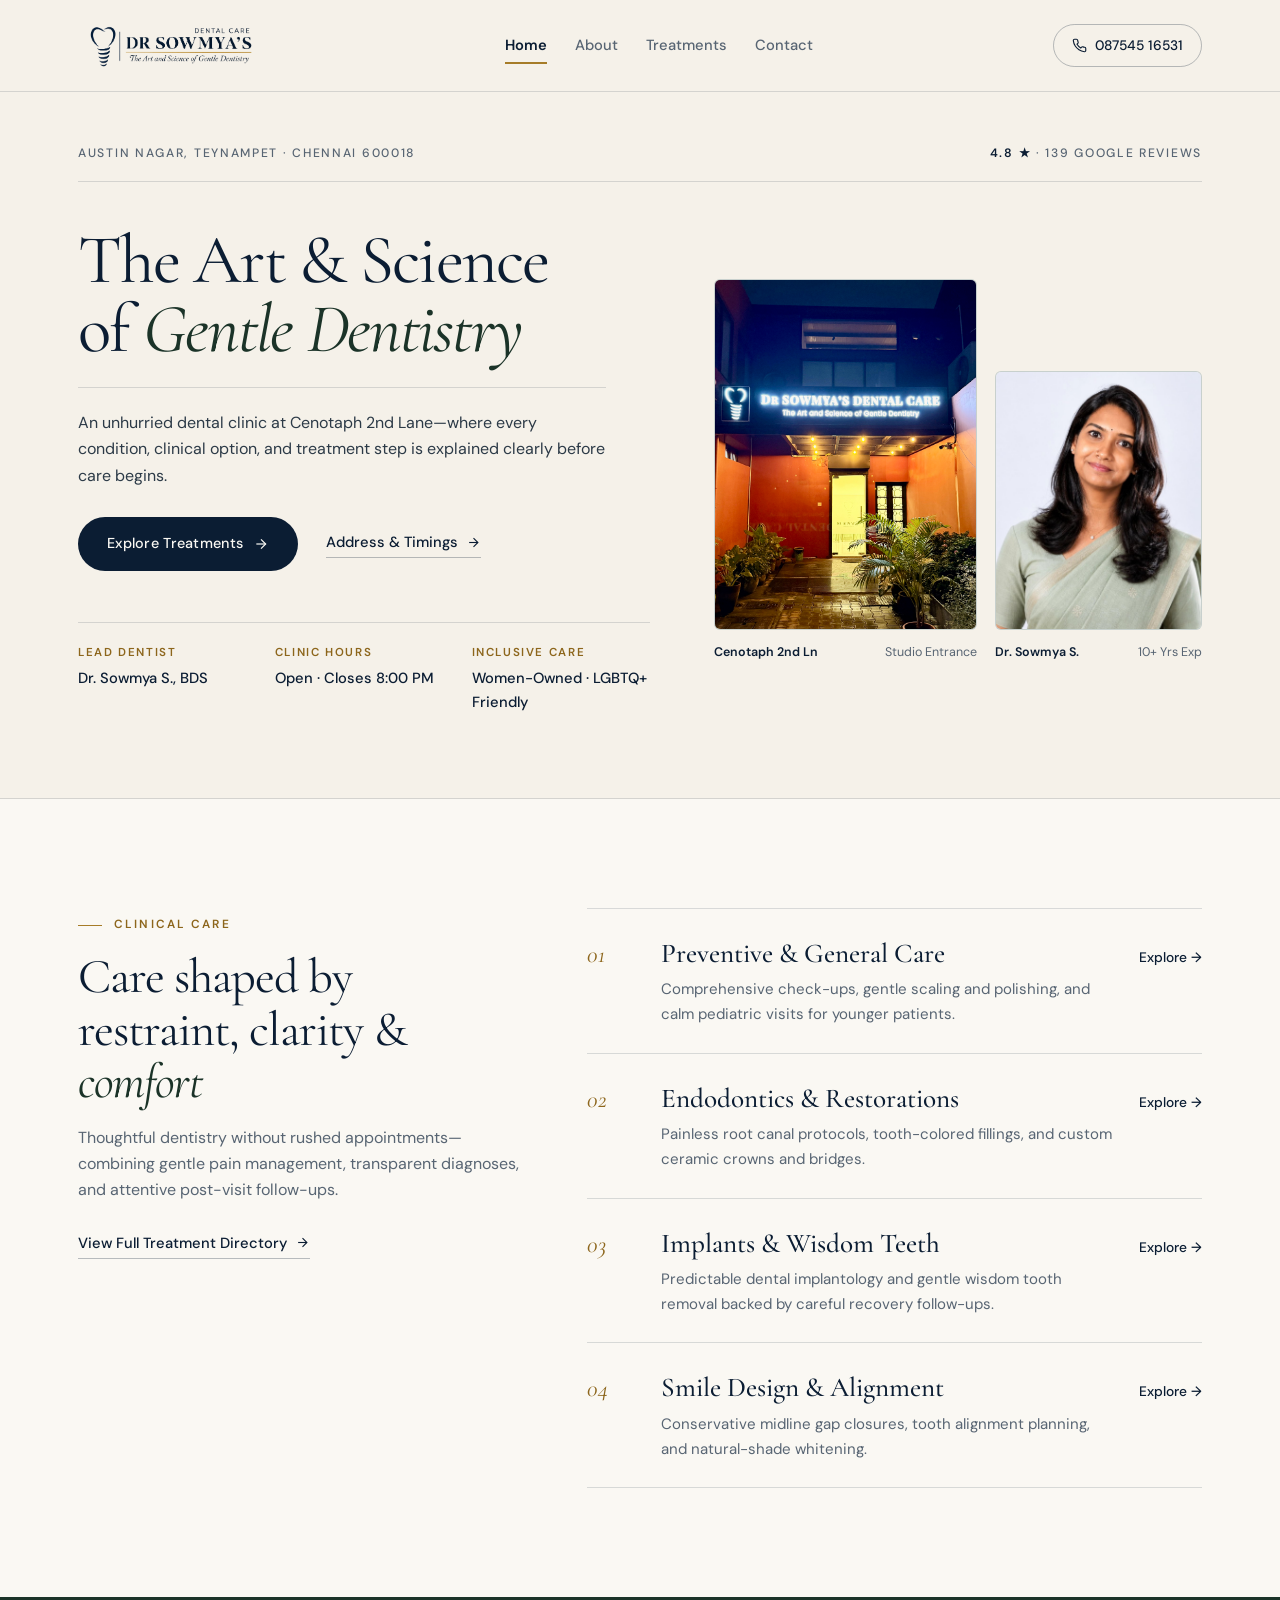
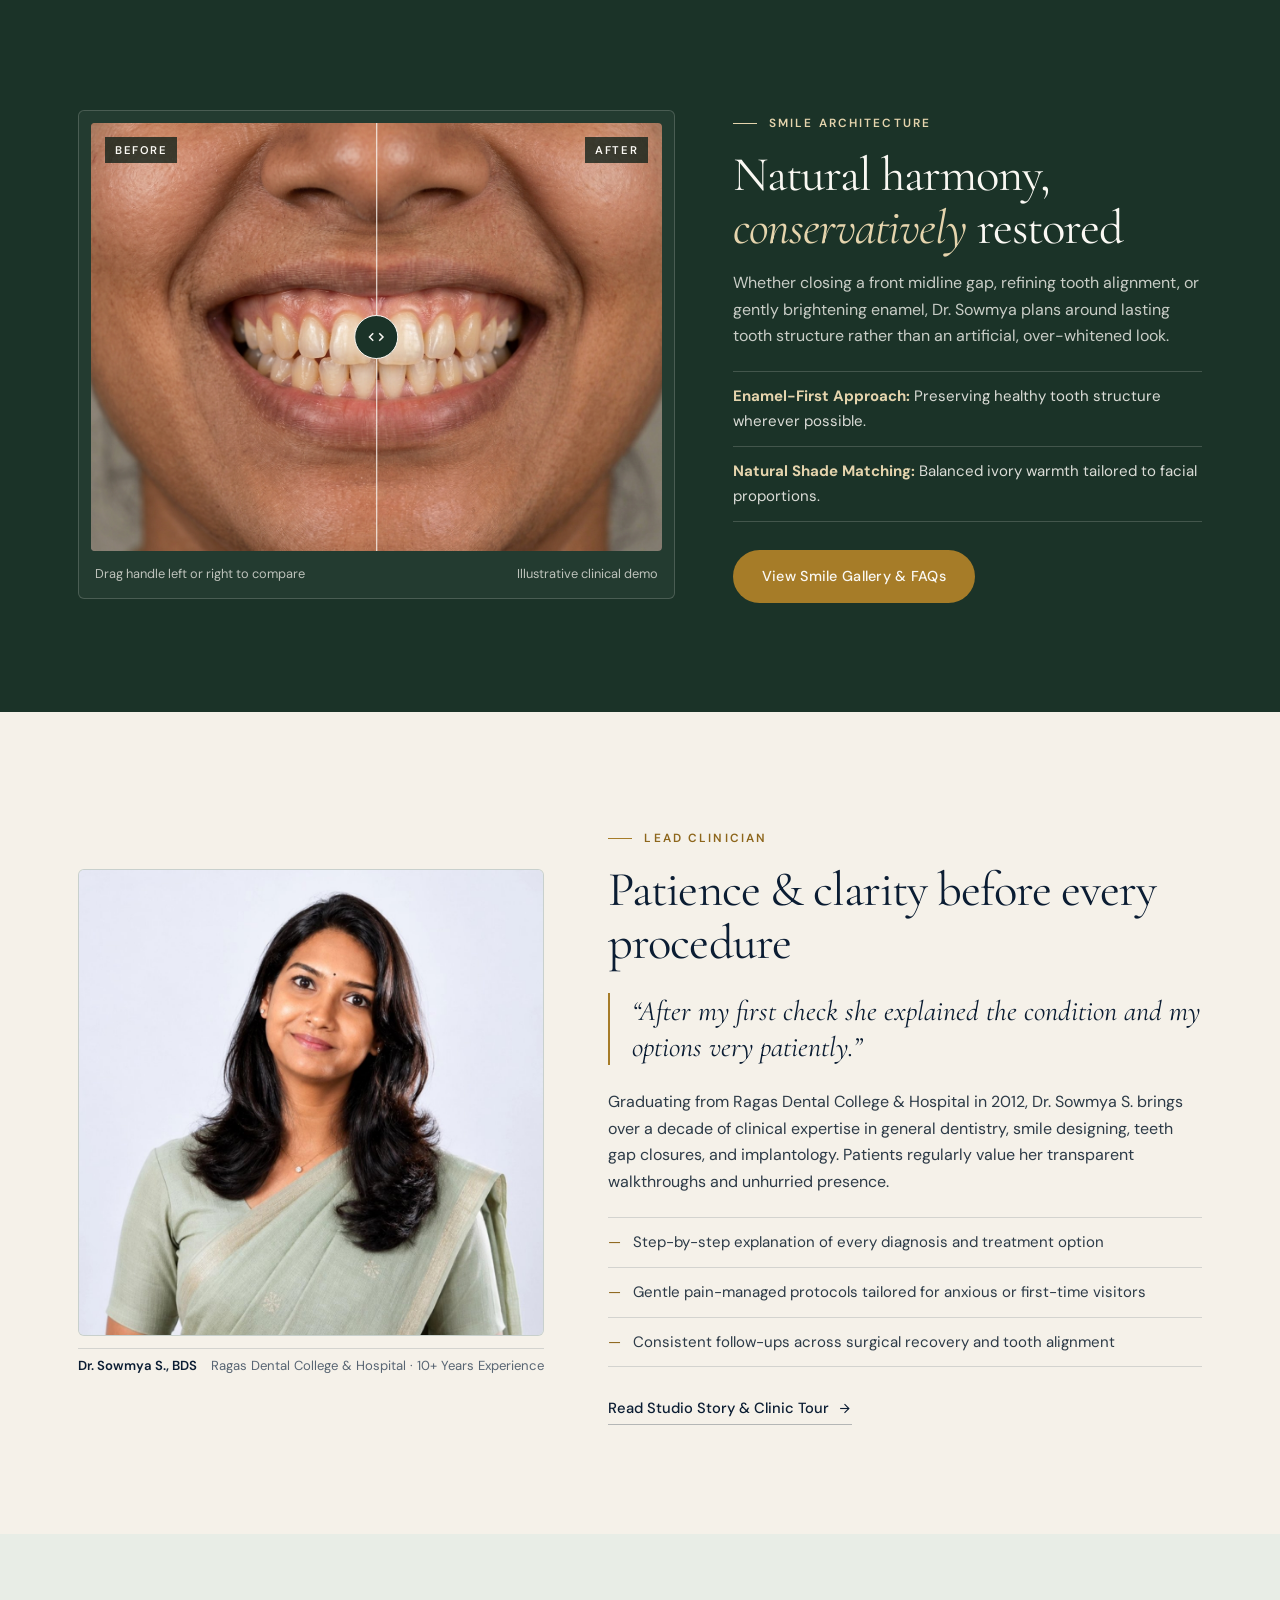
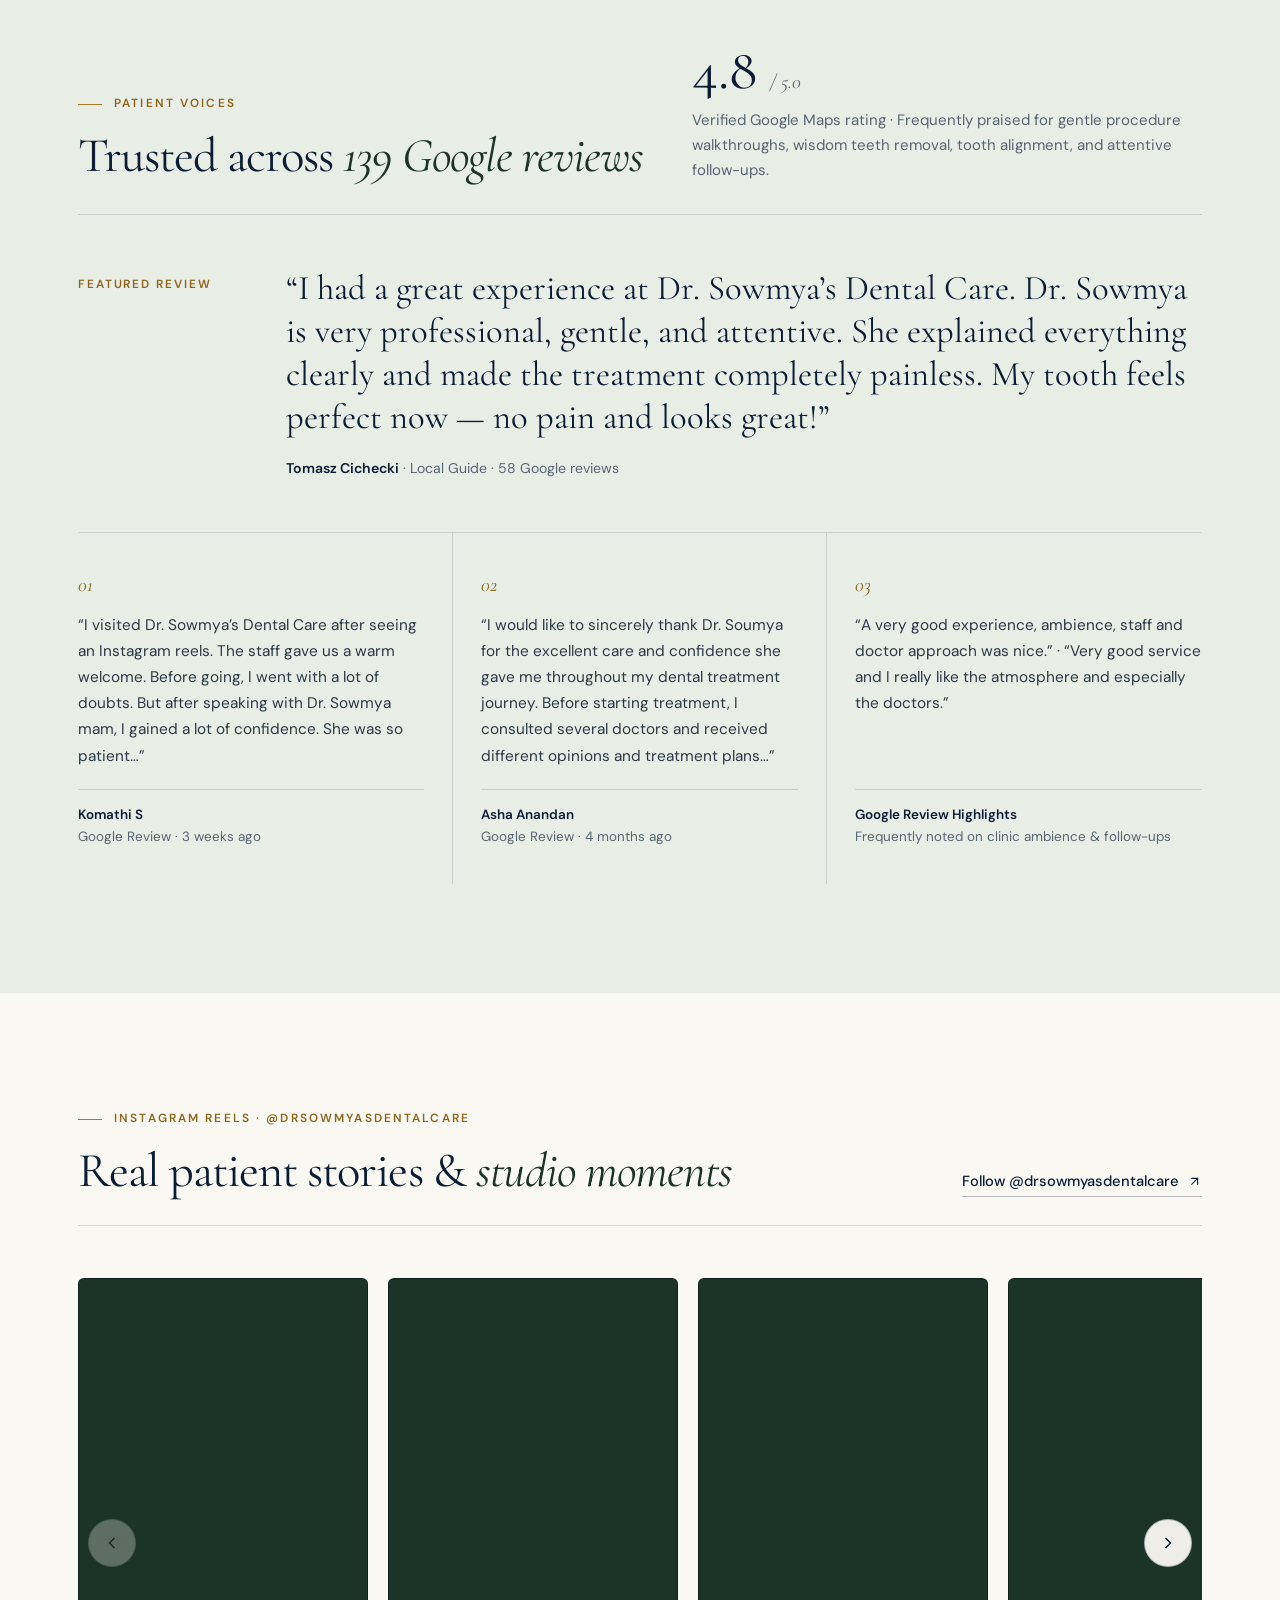
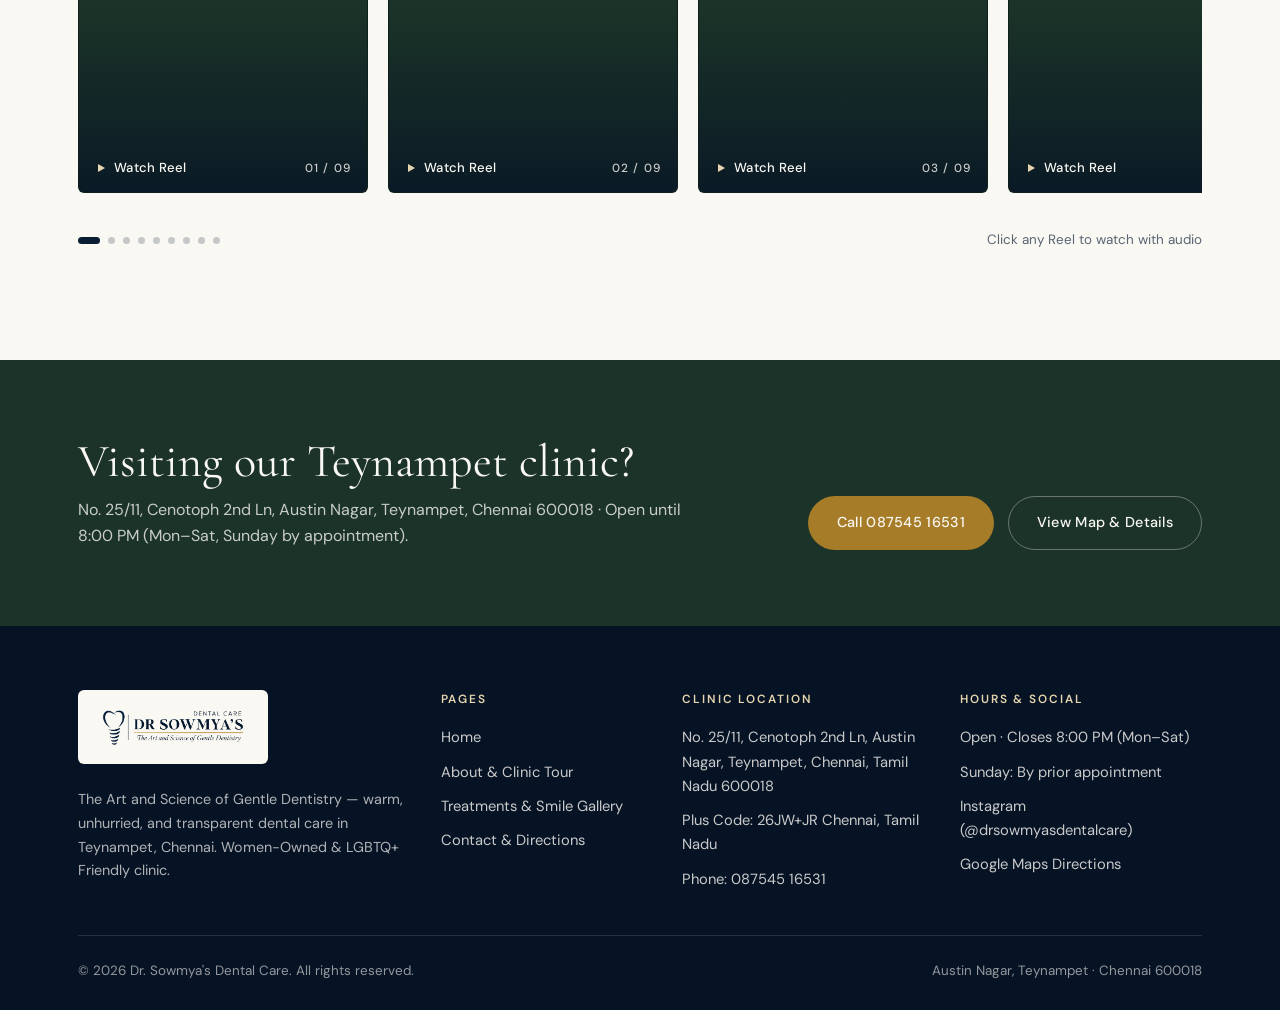
==== index.html @ 7ca195b4 "Redesign all 4 pages with anti-slop architectural editorial design system" ====
<!DOCTYPE html>
<html lang="en">
<head>
  <meta charset="UTF-8">
  <meta name="viewport" content="width=device-width, initial-scale=1.0">
  <title>Dr. Sowmya's Dental Care | Gentle Dentistry in Teynampet, Chennai</title>
  <meta name="description" content="Dr. Sowmya's Dental Care (டாக்டர் சௌமியாஸ் டென்டல் கேர்) in Teynampet, Chennai. 4.8★ rated gentle dentistry for root canals, wisdom teeth removal, tooth alignment, implants & smile designing.">
  <meta name="keywords" content="Dr. Sowmya's Dental Care, டாக்டர் சௌமியாஸ் டென்டல் கேர், dentist in Teynampet Chennai, gentle dentistry Chennai, wisdom teeth removal Teynampet, smile designing Chennai">
  <link rel="canonical" href="https://drsowmyasdentalcare.com/">

  <!-- Open Graph -->
  <meta property="og:type" content="website">
  <meta property="og:title" content="Dr. Sowmya's Dental Care | The Art and Science of Gentle Dentistry">
  <meta property="og:description" content="4.8★ rated dental studio in Austin Nagar, Teynampet, Chennai. Patient, unhurried dental care led by Dr. Sowmya S.">
  <meta property="og:url" content="https://drsowmyasdentalcare.com/">
  <meta property="og:image" content="assets/dr-sowmyas-dental-care-exterior-chennai.jpg">

  <!-- Fonts -->
  <link rel="preconnect" href="https://fonts.googleapis.com">
  <link rel="preconnect" href="https://fonts.gstatic.com" crossorigin>
  <link href="https://fonts.googleapis.com/css2?family=Cormorant+Garamond:ital,wght@0,400;0,500;0,600;1,400;1,500&family=DM+Sans:opsz,wght@9..40,400;9..40,500;9..40,600&display=swap" rel="stylesheet">

  <link rel="icon" type="image/png" href="assets/logo.png">
  <link rel="stylesheet" href="css/styles.css">
  <script>document.documentElement.classList.add('has-js');</script>

  <!-- Structured Data: Dentist / LocalBusiness -->
  <script type="application/ld+json">
  {
    "@context": "https://schema.org",
    "@type": "Dentist",
    "name": "Dr. Sowmya's Dental Care",
    "alternateName": "டாக்டர் சௌமியாஸ் டென்டல் கேர்",
    "description": "The Art and Science of Gentle Dentistry. Patient-centered dental care in Austin Nagar, Teynampet, Chennai.",
    "url": "https://drsowmyasdentalcare.com/",
    "logo": "https://drsowmyasdentalcare.com/assets/logo.png",
    "image": "https://drsowmyasdentalcare.com/assets/dr-sowmyas-dental-care-exterior-chennai.jpg",
    "telephone": "+91-87545-16531",
    "medicalSpecialty": "Dentistry",
    "address": {
      "@type": "PostalAddress",
      "streetAddress": "No. 25/11, Cenotoph 2nd Ln, Austin Nagar, Teynampet",
      "addressLocality": "Chennai",
      "addressRegion": "Tamil Nadu",
      "postalCode": "600018",
      "addressCountry": "IN"
    },
    "openingHoursSpecification": [
      {
        "@type": "OpeningHoursSpecification",
        "dayOfWeek": ["Monday", "Tuesday", "Wednesday", "Thursday", "Friday", "Saturday"],
        "closes": "20:00"
      }
    ],
    "aggregateRating": {
      "@type": "AggregateRating",
      "ratingValue": "4.8",
      "reviewCount": "139"
    },
    "sameAs": [
      "https://www.instagram.com/drsowmyasdentalcare/"
    ]
  }
  </script>
</head>
<body>
  <a class="skip-link" href="#main-content">Skip to main content</a>

  <header class="site-header" data-site-header>
    <div class="container header-inner">
      <a class="brand-link" href="index.html" aria-label="Dr. Sowmya's Dental Care Home">
        <img class="brand-logo" src="assets/logo.png" alt="Dr. Sowmya's Dental Care — The Art and Science of Gentle Dentistry" width="2172" height="724">
      </a>

      <nav class="primary-nav" id="primary-nav" data-primary-nav aria-label="Primary Navigation">
        <ul class="nav-list">
          <li><a class="nav-link is-active" href="index.html" aria-current="page">Home</a></li>
          <li><a class="nav-link" href="about.html">About</a></li>
          <li><a class="nav-link" href="treatments.html">Treatments</a></li>
          <li><a class="nav-link" href="contact.html">Contact</a></li>
        </ul>
      </nav>

      <div class="header-actions">
        <a class="header-phone-link" href="tel:+918754516531">
          <svg viewBox="0 0 24 24" fill="none" stroke="currentColor" stroke-width="1.8" aria-hidden="true">
            <path d="M22 16.92v3a2 2 0 0 1-2.18 2 19.79 19.79 0 0 1-8.63-3.07 19.5 19.5 0 0 1-6-6A19.79 19.79 0 0 1 2.12 4.18 2 2 0 0 1 4.11 2h3a2 2 0 0 1 2 1.72c.12.96.36 1.9.7 2.81a2 2 0 0 1-.45 2.11L8.09 9.91a16 16 0 0 0 6 6l1.27-1.27a2 2 0 0 1 2.11-.45c.91.34 1.85.58 2.81.7A2 2 0 0 1 22 16.92z"/>
          </svg>
          <span>087545 16531</span>
        </a>

        <button class="nav-toggle" type="button" data-nav-toggle aria-expanded="false" aria-controls="primary-nav" aria-label="Open navigation menu">
          <svg viewBox="0 0 24 24" fill="none" stroke="currentColor" stroke-width="1.8" aria-hidden="true">
            <line x1="3" y1="6" x2="21" y2="6"/>
            <line x1="3" y1="12" x2="21" y2="12"/>
            <line x1="3" y1="18" x2="21" y2="18"/>
          </svg>
        </button>
      </div>
    </div>
  </header>

  <main id="main-content">
    <!-- Hero Spread -->
    <section class="hero-editorial">
      <div class="container">
        <div class="hero-masthead">
          <span>Austin Nagar, Teynampet · Chennai 600018</span>
          <span><strong>4.8 ★</strong> · 139 Google Reviews</span>
        </div>

        <div class="hero-spread">
          <div class="hero-copy">
            <h1 class="display-title">
              The Art &amp; Science<br>of <em>Gentle Dentistry</em>
            </h1>

            <p class="hero-statement">
              An unhurried dental clinic at Cenotaph 2nd Lane—where every condition, clinical option, and treatment step is explained clearly before care begins.
            </p>

            <div class="hero-actions">
              <a class="btn btn--primary" href="treatments.html">
                <span>Explore Treatments</span>
                <svg viewBox="0 0 24 24" fill="none" stroke="currentColor" stroke-width="1.8" aria-hidden="true">
                  <line x1="5" y1="12" x2="19" y2="12"/>
                  <polyline points="12 5 19 12 12 19"/>
                </svg>
              </a>
              <a class="editorial-link" href="contact.html">
                <span>Address &amp; Timings</span>
                <svg viewBox="0 0 24 24" fill="none" stroke="currentColor" stroke-width="1.8" aria-hidden="true">
                  <line x1="5" y1="12" x2="19" y2="12"/>
                  <polyline points="12 5 19 12 12 19"/>
                </svg>
              </a>
            </div>

            <div class="hero-facts-row">
              <div>
                <span class="hero-fact-label">Lead Dentist</span>
                <span class="hero-fact-value">Dr. Sowmya S., BDS</span>
              </div>
              <div>
                <span class="hero-fact-label">Clinic Hours</span>
                <span class="hero-fact-value">Open · Closes 8:00 PM</span>
              </div>
              <div>
                <span class="hero-fact-label">Inclusive Care</span>
                <span class="hero-fact-value">Women-Owned · LGBTQ+ Friendly</span>
              </div>
            </div>
          </div>

          <div class="hero-media-column">
            <div class="hero-plates">
              <figure class="hero-plate">
                <div class="hero-plate-frame hero-plate-frame--tall hero-plate-frame--exterior">
                  <img
                    src="assets/dr-sowmyas-dental-care-exterior-chennai.jpg"
                    alt="Illuminated evening facade of Dr. Sowmya's Dental Care at Cenotaph 2nd Lane in Teynampet"
                    width="3213"
                    height="5712"
                    fetchpriority="high"
                  >
                </div>
                <figcaption class="hero-plate-caption">
                  <strong>Cenotaph 2nd Ln</strong>
                  <span>Studio Entrance</span>
                </figcaption>
              </figure>

              <figure class="hero-plate">
                <div class="hero-plate-frame hero-plate-frame--portrait hero-plate-frame--doctor">
                  <img
                    src="assets/dr-sowmya-s-dentist-teynampet.jpg"
                    alt="Portrait of Dr. Sowmya S., BDS, founder of Dr. Sowmya's Dental Care"
                    width="1080"
                    height="1080"
                    loading="eager"
                  >
                </div>
                <figcaption class="hero-plate-caption">
                  <strong>Dr. Sowmya S.</strong>
                  <span>10+ Yrs Exp</span>
                </figcaption>
              </figure>
            </div>
          </div>
        </div>
      </div>
    </section>

    <!-- Numbered Clinical Care Index -->
    <section class="section section--light">
      <div class="container disciplines-split">
        <div class="disciplines-intro" data-reveal>
          <span class="eyebrow">Clinical Care</span>
          <h2 class="section-title">Care shaped by restraint, clarity &amp; <em>comfort</em></h2>
          <p class="lead-text">
            Thoughtful dentistry without rushed appointments—combining gentle pain management, transparent diagnoses, and attentive post-visit follow-ups.
          </p>
          <a class="editorial-link" href="treatments.html">
            <span>View Full Treatment Directory</span>
            <svg viewBox="0 0 24 24" fill="none" stroke="currentColor" stroke-width="1.8" aria-hidden="true">
              <line x1="5" y1="12" x2="19" y2="12"/>
              <polyline points="12 5 19 12 12 19"/>
            </svg>
          </a>
        </div>

        <div class="discipline-rows">
          <a class="discipline-row" href="treatments.html#preventive" data-reveal>
            <span class="discipline-num">01</span>
            <div class="discipline-body">
              <h3>Preventive &amp; General Care</h3>
              <p>Comprehensive check-ups, gentle scaling and polishing, and calm pediatric visits for younger patients.</p>
            </div>
            <span class="discipline-arrow">Explore →</span>
          </a>

          <a class="discipline-row" href="treatments.html#restorative" data-reveal data-reveal-delay="1">
            <span class="discipline-num">02</span>
            <div class="discipline-body">
              <h3>Endodontics &amp; Restorations</h3>
              <p>Painless root canal protocols, tooth-colored fillings, and custom ceramic crowns and bridges.</p>
            </div>
            <span class="discipline-arrow">Explore →</span>
          </a>

          <a class="discipline-row" href="treatments.html#surgical" data-reveal data-reveal-delay="2">
            <span class="discipline-num">03</span>
            <div class="discipline-body">
              <h3>Implants &amp; Wisdom Teeth</h3>
              <p>Predictable dental implantology and gentle wisdom tooth removal backed by careful recovery follow-ups.</p>
            </div>
            <span class="discipline-arrow">Explore →</span>
          </a>

          <a class="discipline-row" href="treatments.html#cosmetic" data-reveal data-reveal-delay="3">
            <span class="discipline-num">04</span>
            <div class="discipline-body">
              <h3>Smile Design &amp; Alignment</h3>
              <p>Conservative midline gap closures, tooth alignment planning, and natural-shade whitening.</p>
            </div>
            <span class="discipline-arrow">Explore →</span>
          </a>
        </div>
      </div>
    </section>

    <!-- Interactive Before & After Slider (Deep Botanical Green) -->
    <section class="section section--forest">
      <div class="container ba-showcase">
        <div class="ba-frame" data-reveal>
          <div class="ba-slider" data-ba-slider>
            <img
              class="ba-img"
              src="assets/smile-after-demo.jpg"
              alt="After conservative gap closure and natural smile brightening"
              width="1200"
              height="896"
              loading="lazy"
              decoding="async"
            >
            <div class="ba-before-layer">
              <img
                class="ba-img"
                src="assets/smile-before-demo.jpg"
                alt="Before dental treatment showing natural midline gap and mild enamel shade variation"
                width="1200"
                height="896"
                loading="lazy"
                decoding="async"
              >
            </div>
            <span class="ba-label ba-label--before">Before</span>
            <span class="ba-label ba-label--after">After</span>
            <div class="ba-divider" aria-hidden="true">
              <div class="ba-handle">
                <svg viewBox="0 0 24 24" fill="none" stroke="currentColor" stroke-width="2">
                  <polyline points="8 7 3 12 8 17"/>
                  <polyline points="16 7 21 12 16 17"/>
                </svg>
              </div>
            </div>
            <input
              class="ba-range"
              type="range"
              min="4"
              max="96"
              value="50"
              data-ba-range
              aria-label="Drag left or right to compare Before and After smile care"
            >
          </div>
          <div class="ba-caption-bar">
            <span>Drag handle left or right to compare</span>
            <span>Illustrative clinical demo</span>
          </div>
        </div>

        <div data-reveal data-reveal-delay="1">
          <span class="eyebrow">Smile Architecture</span>
          <h2 class="section-title">Natural harmony, <em>conservatively</em> restored</h2>
          <p class="lead-text" style="margin-top: 16px;">
            Whether closing a front midline gap, refining tooth alignment, or gently brightening enamel, Dr. Sowmya plans around lasting tooth structure rather than an artificial, over-whitened look.
          </p>
          <ul class="ba-notes">
            <li><strong>Enamel-First Approach:</strong> Preserving healthy tooth structure wherever possible.</li>
            <li><strong>Natural Shade Matching:</strong> Balanced ivory warmth tailored to facial proportions.</li>
          </ul>
          <a class="btn btn--gold" href="treatments.html#smile-gallery">View Smile Gallery &amp; FAQs</a>
        </div>
      </div>
    </section>

    <!-- Doctor Spotlight -->
    <section class="section section--paper">
      <div class="container split-grid">
        <figure class="editorial-figure" data-reveal>
          <div class="editorial-frame editorial-frame--square">
            <img
              src="assets/dr-sowmya-s-dentist-teynampet.jpg"
              alt="Dr. Sowmya S., BDS — Lead Dentist at Dr. Sowmya's Dental Care, Teynampet, Chennai"
              width="1080"
              height="1080"
              loading="lazy"
              decoding="async"
            >
          </div>
          <figcaption class="editorial-caption">
            <strong>Dr. Sowmya S., BDS</strong>
            <span>Ragas Dental College &amp; Hospital · 10+ Years Experience</span>
          </figcaption>
        </figure>

        <div data-reveal data-reveal-delay="1">
          <span class="eyebrow">Lead Clinician</span>
          <h2 class="section-title">Patience &amp; clarity before every procedure</h2>

          <blockquote class="quote-callout">
            “After my first check she explained the condition and my options very patiently.”
          </blockquote>

          <p>
            Graduating from Ragas Dental College &amp; Hospital in 2012, Dr. Sowmya S. brings over a decade of clinical expertise in general dentistry, smile designing, teeth gap closures, and implantology. Patients regularly value her transparent walkthroughs and unhurried presence.
          </p>

          <ul class="credentials-list">
            <li>Step-by-step explanation of every diagnosis and treatment option</li>
            <li>Gentle pain-managed protocols tailored for anxious or first-time visitors</li>
            <li>Consistent follow-ups across surgical recovery and tooth alignment</li>
          </ul>

          <a class="editorial-link" href="about.html">
            <span>Read Studio Story &amp; Clinic Tour</span>
            <svg viewBox="0 0 24 24" fill="none" stroke="currentColor" stroke-width="1.8" aria-hidden="true">
              <line x1="5" y1="12" x2="19" y2="12"/>
              <polyline points="12 5 19 12 12 19"/>
            </svg>
          </a>
        </div>
      </div>
    </section>

    <!-- Editorial Patient Voices (Zero Card Boxes or Avatar Initials) -->
    <section class="section section--sage">
      <div class="container">
        <div class="reviews-header-row" data-reveal>
          <div>
            <span class="eyebrow">Patient Voices</span>
            <h2 class="section-title">Trusted across <em>139 Google reviews</em></h2>
          </div>
          <div class="reviews-score-strip">
            <div class="reviews-big-score">4.8 <span>/ 5.0</span></div>
            <p class="reviews-summary-meta">
              Verified Google Maps rating · Frequently praised for gentle procedure walkthroughs, wisdom teeth removal, tooth alignment, and attentive follow-ups.
            </p>
          </div>
        </div>

        <article class="featured-testimonial" data-reveal>
          <span class="featured-testimonial-label">Featured Review</span>
          <div>
            <blockquote class="featured-quote-text">
              “I had a great experience at Dr. Sowmya’s Dental Care. Dr. Sowmya is very professional, gentle, and attentive. She explained everything clearly and made the treatment completely painless. My tooth feels perfect now — no pain and looks great!”
            </blockquote>
            <p class="featured-quote-author">
              <strong>Tomasz Cichecki</strong> · Local Guide · 58 Google reviews
            </p>
          </div>
        </article>

        <div class="editorial-cols-3">
          <article class="editorial-review-col" data-reveal>
            <div>
              <span class="editorial-review-num">01</span>
              <p class="editorial-review-quote">
                “I visited Dr. Sowmya’s Dental Care after seeing an Instagram reels. The staff gave us a warm welcome. Before going, I went with a lot of doubts. But after speaking with Dr. Sowmya mam, I gained a lot of confidence. She was so patient…”
              </p>
            </div>
            <div class="editorial-review-meta">
              <strong>Komathi S</strong>
              <span>Google Review · 3 weeks ago</span>
            </div>
          </article>

          <article class="editorial-review-col" data-reveal data-reveal-delay="1">
            <div>
              <span class="editorial-review-num">02</span>
              <p class="editorial-review-quote">
                “I would like to sincerely thank Dr. Soumya for the excellent care and confidence she gave me throughout my dental treatment journey. Before starting treatment, I consulted several doctors and received different opinions and treatment plans…”
              </p>
            </div>
            <div class="editorial-review-meta">
              <strong>Asha Anandan</strong>
              <span>Google Review · 4 months ago</span>
            </div>
          </article>

          <article class="editorial-review-col" data-reveal data-reveal-delay="2">
            <div>
              <span class="editorial-review-num">03</span>
              <p class="editorial-review-quote">
                “A very good experience, ambience, staff and doctor approach was nice.” · “Very good service and I really like the atmosphere and especially the doctors.”
              </p>
            </div>
            <div class="editorial-review-meta">
              <strong>Google Review Highlights</strong>
              <span>Frequently noted on clinic ambience &amp; follow-ups</span>
            </div>
          </article>
        </div>
      </div>
    </section>

    <!-- Instagram Reels Carousel (@drsowmyasdentalcare) -->
    <section class="section section--light" data-reels-carousel>
      <div class="container">
        <div class="section-head-split" data-reveal>
          <div>
            <span class="eyebrow">Instagram Reels · @drsowmyasdentalcare</span>
            <h2 class="section-title">Real patient stories &amp; <em>studio moments</em></h2>
          </div>
          <a class="editorial-link" href="https://www.instagram.com/drsowmyasdentalcare/reels/" target="_blank" rel="noopener noreferrer">
            <span>Follow @drsowmyasdentalcare</span>
            <svg viewBox="0 0 24 24" fill="none" stroke="currentColor" stroke-width="1.8" aria-hidden="true">
              <line x1="7" y1="17" x2="17" y2="7"/>
              <polyline points="7 7 17 7 17 17"/>
            </svg>
          </a>
        </div>

        <div class="reels-carousel-stage">
          <button class="carousel-btn carousel-btn--prev" type="button" data-reels-prev aria-label="Scroll reels left">
            <svg viewBox="0 0 24 24" fill="none" stroke="currentColor" stroke-width="1.8" aria-hidden="true">
              <polyline points="15 18 9 12 15 6"/>
            </svg>
          </button>

          <div class="reels-track" data-reels-track role="region" aria-label="Instagram Reels Carousel"></div>

          <button class="carousel-btn carousel-btn--next" type="button" data-reels-next aria-label="Scroll reels right">
            <svg viewBox="0 0 24 24" fill="none" stroke="currentColor" stroke-width="1.8" aria-hidden="true">
              <polyline points="9 18 15 12 9 6"/>
            </svg>
          </button>
        </div>

        <div class="reels-footer-bar">
          <div class="reels-dots" data-reels-dots aria-label="Carousel pagination"></div>
          <span style="font-size: 0.84rem; color: var(--ink-muted);">Click any Reel to watch with audio</span>
        </div>
      </div>
    </section>

    <!-- Visit Band -->
    <section class="visit-band">
      <div class="container visit-band-inner" data-reveal>
        <div>
          <h2>Visiting our Teynampet clinic?</h2>
          <p>
            No. 25/11, Cenotoph 2nd Ln, Austin Nagar, Teynampet, Chennai 600018 · Open until 8:00 PM (Mon–Sat, Sunday by appointment).
          </p>
        </div>
        <div class="visit-band-actions">
          <a class="btn btn--gold" href="tel:+918754516531">Call 087545 16531</a>
          <a class="btn btn--outline-light" href="contact.html">View Map &amp; Details</a>
        </div>
      </div>
    </section>
  </main>

  <footer class="site-footer">
    <div class="container">
      <div class="footer-grid">
        <div>
          <span class="footer-logo-wrap">
            <img src="assets/logo.png" alt="Dr. Sowmya's Dental Care" width="2172" height="724">
          </span>
          <p class="footer-about">
            The Art and Science of Gentle Dentistry — warm, unhurried, and transparent dental care in Teynampet, Chennai. Women-Owned &amp; LGBTQ+ Friendly clinic.
          </p>
        </div>

        <div>
          <h2 class="footer-heading">Pages</h2>
          <ul class="footer-links">
            <li><a href="index.html">Home</a></li>
            <li><a href="about.html">About &amp; Clinic Tour</a></li>
            <li><a href="treatments.html">Treatments &amp; Smile Gallery</a></li>
            <li><a href="contact.html">Contact &amp; Directions</a></li>
          </ul>
        </div>

        <div>
          <h2 class="footer-heading">Clinic Location</h2>
          <ul class="footer-links">
            <li>No. 25/11, Cenotoph 2nd Ln, Austin Nagar, Teynampet, Chennai, Tamil Nadu 600018</li>
            <li>Plus Code: 26JW+JR Chennai, Tamil Nadu</li>
            <li><a href="tel:+918754516531">Phone: 087545 16531</a></li>
          </ul>
        </div>

        <div>
          <h2 class="footer-heading">Hours &amp; Social</h2>
          <ul class="footer-links">
            <li>Open · Closes 8:00 PM (Mon–Sat)</li>
            <li>Sunday: By prior appointment</li>
            <li><a href="https://www.instagram.com/drsowmyasdentalcare/" target="_blank" rel="noopener noreferrer">Instagram (@drsowmyasdentalcare)</a></li>
            <li><a href="https://www.google.com/maps/search/?api=1&query=Dr.+Sowmya's+Dental+Care+Cenotoph+2nd+Ln+Teynampet+Chennai" target="_blank" rel="noopener noreferrer">Google Maps Directions</a></li>
          </ul>
        </div>
      </div>

      <div class="footer-bottom">
        <span>© <span data-year>2026</span> Dr. Sowmya's Dental Care. All rights reserved.</span>
        <span>Austin Nagar, Teynampet · Chennai 600018</span>
      </div>
    </div>
  </footer>

  <script src="js/reels-data.js"></script>
  <script src="js/main.js"></script>
</body>
</html>
---- css/styles.css ----
/* ==========================================================================
   Dr. Sowmya's Dental Care — Editorial Dental Studio Design System
   Strict Vanilla CSS3 | Anti-Slop Architecture: Tactile Paper, Botanical
   Deep Green, Midnight Navy, Burnished Gold & Hairline Grid Structure
   ========================================================================== */

:root {
  /* Palette derived from brand logo & Teynampet clinic materials */
  --paper: #F5F1E9;
  --paper-light: #FAF8F3;
  --sage-wash: #E8EDE6;
  --sage-line: #CCD6C8;

  --forest-950: #102119;
  --forest-900: #1B3328;
  --forest-800: #254335;

  --navy-950: #061325;
  --navy-900: #0B1D33;
  --navy-800: #153152;

  --gold-600: #8D661C;
  --gold-500: #A67C28;
  --gold-200: #E5D4AD;

  --ink: #0B1D33;
  --ink-body: #2C3A47;
  --ink-muted: #586573;

  --rule: rgba(11, 29, 51, 0.14);
  --rule-strong: rgba(11, 29, 51, 0.28);
  --rule-light: rgba(250, 248, 243, 0.18);

  /* Typography */
  --font-display: 'Cormorant Garamond', Georgia, 'Times New Roman', serif;
  --font-sans: 'DM Sans', -apple-system, BlinkMacSystemFont, 'Segoe UI', sans-serif;

  /* Spacing & Layout */
  --container-max: 1220px;
  --radius-editorial: 6px;
  --radius-btn: 999px;
  --header-height: 92px;

  /* Motion */
  --ease-editorial: cubic-bezier(0.22, 1, 0.36, 1);
}

/* ==========================================================================
   Base & Reset
   ========================================================================== */
*,
*::before,
*::after {
  box-sizing: border-box;
}

html {
  scroll-behavior: smooth;
  -webkit-text-size-adjust: 100%;
}

body {
  margin: 0;
  font-family: var(--font-sans);
  font-size: 16px;
  line-height: 1.65;
  color: var(--ink-body);
  background-color: var(--paper);
  -webkit-font-smoothing: antialiased;
  overflow-x: clip;
}

img {
  display: block;
  max-width: 100%;
  height: auto;
}

a {
  color: inherit;
  text-decoration: none;
}

button {
  font-family: inherit;
  cursor: pointer;
}

ul,
ol {
  margin: 0;
  padding: 0;
  list-style: none;
}

h1, h2, h3, h4, p, figure, blockquote {
  margin: 0;
}

:focus-visible {
  outline: 2px solid var(--gold-500);
  outline-offset: 3px;
}

.skip-link {
  position: absolute;
  left: -9999px;
  top: 12px;
  z-index: 3000;
  background: var(--navy-900);
  color: var(--paper-light);
  padding: 10px 18px;
  font-weight: 600;
}

.skip-link:focus {
  left: 16px;
}

.container {
  width: 100%;
  max-width: var(--container-max);
  margin-inline: auto;
  padding-inline: clamp(20px, 4vw, 48px);
}

.section {
  padding-block: clamp(72px, 8.5vw, 118px);
}

.section--paper {
  background-color: var(--paper);
}

.section--light {
  background-color: var(--paper-light);
}

.section--sage {
  background-color: var(--sage-wash);
}

.section--forest {
  background-color: var(--forest-900);
  color: var(--paper-light);
}

/* ==========================================================================
   Editorial Typography
   ========================================================================== */
.eyebrow {
  display: inline-flex;
  align-items: center;
  gap: 12px;
  font-size: 0.74rem;
  font-weight: 600;
  letter-spacing: 0.18em;
  text-transform: uppercase;
  color: var(--gold-600);
  margin-bottom: 16px;
}

.eyebrow::before {
  content: "";
  width: 24px;
  height: 1px;
  background-color: var(--gold-500);
}

.section--forest .eyebrow {
  color: var(--gold-200);
}

.section--forest .eyebrow::before {
  background-color: var(--gold-200);
}

.display-title {
  font-family: var(--font-display);
  font-weight: 400;
  font-size: clamp(2.65rem, 5.4vw, 4.7rem);
  line-height: 0.99;
  letter-spacing: -0.025em;
  color: var(--ink);
}

.display-title em {
  font-style: italic;
  font-weight: 400;
  color: var(--forest-900);
}

.section-title {
  font-family: var(--font-display);
  font-weight: 400;
  font-size: clamp(2.15rem, 3.8vw, 3.3rem);
  line-height: 1.08;
  letter-spacing: -0.02em;
  color: var(--ink);
}

.section-title em {
  font-style: italic;
  font-weight: 400;
  color: var(--forest-900);
}

.section--forest .section-title {
  color: var(--paper-light);
}

.section--forest .section-title em {
  color: var(--gold-200);
}

.lead-text {
  font-size: clamp(1rem, 1.25vw, 1.12rem);
  color: var(--ink-muted);
  max-width: 56ch;
}

.section--forest .lead-text {
  color: rgba(250, 248, 243, 0.78);
}

.section-head-split {
  display: flex;
  flex-wrap: wrap;
  justify-content: space-between;
  align-items: flex-end;
  gap: 24px;
  padding-bottom: 28px;
  border-bottom: 1px solid var(--rule);
  margin-bottom: clamp(32px, 4.5vw, 52px);
}

.section--forest .section-head-split {
  border-bottom-color: var(--rule-light);
}

/* ==========================================================================
   Restrained Buttons & Architectural Links
   ========================================================================== */
.btn {
  display: inline-flex;
  align-items: center;
  justify-content: center;
  gap: 10px;
  padding: 14px 28px;
  border-radius: var(--radius-btn);
  font-size: 0.9rem;
  font-weight: 500;
  letter-spacing: 0.02em;
  border: 1px solid transparent;
  transition: background-color 0.25s ease, color 0.25s ease, border-color 0.25s ease, transform 0.25s var(--ease-editorial);
  white-space: nowrap;
}

.btn svg {
  width: 16px;
  height: 16px;
  flex-shrink: 0;
}

.btn--primary {
  background-color: var(--navy-900);
  color: var(--paper-light);
}

.btn--primary:hover {
  background-color: var(--forest-900);
  transform: translateY(-1px);
}

.btn--gold {
  background-color: var(--gold-500);
  color: var(--paper-light);
}

.btn--gold:hover {
  background-color: var(--gold-600);
  transform: translateY(-1px);
}

.btn--outline {
  background-color: transparent;
  color: var(--ink);
  border-color: var(--rule-strong);
}

.btn--outline:hover {
  border-color: var(--ink);
  background-color: rgba(11, 29, 51, 0.04);
}

.btn--outline-light {
  background-color: transparent;
  color: var(--paper-light);
  border-color: rgba(250, 248, 243, 0.35);
}

.btn--outline-light:hover {
  border-color: var(--paper-light);
  background-color: rgba(250, 248, 243, 0.08);
}

.btn--sm {
  padding: 10px 20px;
  font-size: 0.85rem;
}

.editorial-link {
  display: inline-flex;
  align-items: center;
  gap: 8px;
  font-size: 0.92rem;
  font-weight: 500;
  color: var(--ink);
  padding-bottom: 3px;
  border-bottom: 1px solid var(--rule-strong);
  transition: border-color 0.25s ease, color 0.25s ease;
}

.editorial-link svg {
  width: 15px;
  height: 15px;
  transition: transform 0.25s var(--ease-editorial);
}

.editorial-link:hover {
  color: var(--forest-900);
  border-bottom-color: var(--gold-500);
}

.editorial-link:hover svg {
  transform: translateX(4px);
}

.section--forest .editorial-link {
  color: var(--paper-light);
  border-bottom-color: rgba(250, 248, 243, 0.4);
}

.section--forest .editorial-link:hover {
  color: var(--gold-200);
  border-bottom-color: var(--gold-200);
}

/* ==========================================================================
   Header & Minimalist Navigation
   ========================================================================== */
.site-header {
  position: sticky;
  top: 0;
  z-index: 1000;
  height: var(--header-height);
  background-color: rgba(245, 241, 233, 0.94);
  backdrop-filter: blur(12px);
  -webkit-backdrop-filter: blur(12px);
  border-bottom: 1px solid var(--rule);
  transition: background-color 0.25s ease;
}

.site-header.is-scrolled {
  background-color: rgba(250, 248, 243, 0.98);
}

.header-inner {
  height: 100%;
  display: flex;
  align-items: center;
  justify-content: space-between;
  gap: 24px;
}

.brand-link {
  display: inline-flex;
  align-items: center;
  flex-shrink: 0;
}

.brand-logo {
  height: 62px;
  width: auto;
  object-fit: contain;
}

.primary-nav {
  display: flex;
  align-items: center;
}

.nav-list {
  display: flex;
  align-items: center;
  gap: 28px;
}

.nav-link {
  position: relative;
  display: inline-flex;
  align-items: center;
  padding-block: 6px;
  font-size: 0.92rem;
  font-weight: 500;
  color: var(--ink-muted);
  transition: color 0.2s ease;
}

.nav-link:hover {
  color: var(--ink);
}

.nav-link.is-active {
  color: var(--ink);
  font-weight: 600;
}

.nav-link.is-active::after {
  content: "";
  position: absolute;
  left: 0;
  right: 0;
  bottom: 0;
  height: 1.5px;
  background-color: var(--gold-500);
}

.header-actions {
  display: flex;
  align-items: center;
  gap: 12px;
}

.header-phone-link {
  display: inline-flex;
  align-items: center;
  gap: 8px;
  padding: 9px 18px;
  border-radius: var(--radius-btn);
  border: 1px solid var(--rule-strong);
  font-size: 0.86rem;
  font-weight: 500;
  color: var(--ink);
  transition: background-color 0.2s ease, color 0.2s ease, border-color 0.2s ease;
}

.header-phone-link svg {
  width: 15px;
  height: 15px;
}

.header-phone-link:hover {
  background-color: var(--navy-900);
  border-color: var(--navy-900);
  color: var(--paper-light);
}

.nav-toggle {
  display: none;
  width: 44px;
  height: 44px;
  align-items: center;
  justify-content: center;
  border-radius: var(--radius-editorial);
  border: 1px solid var(--rule-strong);
  background: transparent;
  color: var(--ink);
}

.nav-toggle svg {
  width: 22px;
  height: 22px;
}

/* ==========================================================================
   Hero Section (Editorial Asymmetric Studio Spread — Zero AI Slop)
   ========================================================================== */
.hero-editorial {
  background-color: var(--paper);
  padding-block: clamp(28px, 4vw, 52px) clamp(56px, 6.5vw, 88px);
  border-bottom: 1px solid var(--rule);
}

.hero-masthead {
  display: flex;
  flex-wrap: wrap;
  align-items: center;
  justify-content: space-between;
  gap: 10px 24px;
  padding-bottom: 18px;
  margin-bottom: clamp(24px, 3.5vw, 44px);
  border-bottom: 1px solid var(--rule);
  font-size: 0.76rem;
  font-weight: 500;
  letter-spacing: 0.14em;
  text-transform: uppercase;
  color: var(--ink-muted);
}

.hero-masthead strong {
  color: var(--ink);
  font-weight: 600;
}

.hero-spread {
  display: grid;
  grid-template-columns: minmax(0, 1.08fr) minmax(0, 0.92fr);
  gap: clamp(32px, 5vw, 72px);
  align-items: center;
}

.hero-copy,
.hero-media-column,
.split-grid > *,
.ba-showcase > *,
.contact-layout > *,
.editorial-cols-3 > *,
.disciplines-grid > * {
  min-width: 0;
}

.hero-copy {
  display: flex;
  flex-direction: column;
  align-items: flex-start;
}

.hero-statement {
  margin-top: 24px;
  padding-top: 22px;
  border-top: 1px solid var(--rule);
  max-width: 48ch;
  font-size: clamp(1rem, 1.22vw, 1.12rem);
  color: var(--ink-body);
}

.hero-actions {
  display: flex;
  flex-wrap: wrap;
  align-items: center;
  gap: 18px 28px;
  margin-top: 28px;
}

.hero-facts-row {
  width: 100%;
  margin-top: clamp(32px, 4vw, 52px);
  padding-top: 20px;
  border-top: 1px solid var(--rule);
  display: grid;
  grid-template-columns: repeat(3, minmax(0, 1fr));
  gap: 18px;
}

.hero-fact-label {
  display: block;
  font-size: 0.72rem;
  font-weight: 600;
  letter-spacing: 0.14em;
  text-transform: uppercase;
  color: var(--gold-600);
  margin-bottom: 4px;
}

.hero-fact-value {
  display: block;
  font-size: 0.92rem;
  font-weight: 500;
  color: var(--ink);
}

/* Asymmetric Gallery Plates on Right */
.hero-plates {
  display: grid;
  grid-template-columns: minmax(0, 1.12fr) minmax(0, 0.88fr);
  gap: 18px;
  align-items: end;
}

.hero-plate {
  display: flex;
  flex-direction: column;
  gap: 10px;
}

.hero-plate-frame {
  overflow: hidden;
  border-radius: var(--radius-editorial);
  background-color: var(--sage-wash);
  border: 1px solid var(--rule);
}

.hero-plate-frame--tall {
  aspect-ratio: 3 / 4;
}

.hero-plate-frame--portrait {
  aspect-ratio: 4 / 5;
}

.hero-plate-frame img {
  width: 100%;
  height: 100%;
  object-fit: cover;
  transition: transform 0.7s var(--ease-editorial);
}

.hero-plate:hover .hero-plate-frame img {
  transform: scale(1.025);
}

.hero-plate-frame--exterior img {
  object-position: center 42%;
}

.hero-plate-frame--doctor img {
  object-position: center 14%;
}

.hero-plate-caption {
  display: flex;
  justify-content: space-between;
  align-items: baseline;
  gap: 10px;
  padding-top: 2px;
  font-size: 0.78rem;
  color: var(--ink-muted);
}

.hero-plate-caption strong {
  color: var(--ink);
  font-weight: 600;
}

/* ==========================================================================
   Inner Page Header (Architectural Print Header)
   ========================================================================== */
.page-header-editorial {
  background-color: var(--paper);
  padding-block: clamp(36px, 5vw, 68px);
  border-bottom: 1px solid var(--rule);
}

.breadcrumb {
  display: flex;
  align-items: center;
  gap: 8px;
  font-size: 0.78rem;
  letter-spacing: 0.1em;
  text-transform: uppercase;
  color: var(--ink-muted);
  margin-bottom: 18px;
}

.breadcrumb a:hover {
  color: var(--ink);
  text-decoration: underline;
}

.page-header-inner {
  max-width: 780px;
}

.page-header-inner .lead-text {
  margin-top: 18px;
}

/* ==========================================================================
   Numbered Editorial Disciplines / Treatments Index (Replaces Icon Cards)
   ========================================================================== */
.disciplines-split {
  display: grid;
  grid-template-columns: minmax(0, 0.42fr) minmax(0, 0.58fr);
  gap: clamp(32px, 5vw, 72px);
  align-items: start;
}

.disciplines-intro {
  position: sticky;
  top: calc(var(--header-height) + 28px);
}

.disciplines-intro .lead-text {
  margin-block: 16px 26px;
}

.discipline-rows {
  border-top: 1px solid var(--rule);
}

.discipline-row {
  display: grid;
  grid-template-columns: 52px minmax(0, 1fr) auto;
  gap: 18px 22px;
  align-items: baseline;
  padding-block: 26px;
  border-bottom: 1px solid var(--rule);
  transition: background-color 0.25s ease, padding-inline 0.25s var(--ease-editorial);
}

.discipline-row:hover {
  background-color: rgba(232, 237, 230, 0.45);
  padding-inline: 14px;
}

.discipline-num {
  font-family: var(--font-display);
  font-size: 1.5rem;
  font-style: italic;
  color: var(--gold-600);
}

.discipline-body h3 {
  font-family: var(--font-display);
  font-size: 1.7rem;
  font-weight: 500;
  line-height: 1.15;
  color: var(--ink);
  margin-bottom: 8px;
}

.discipline-body p {
  font-size: 0.94rem;
  color: var(--ink-muted);
  max-width: 48ch;
}

.discipline-arrow {
  display: inline-flex;
  align-items: center;
  min-height: 44px;
  font-size: 0.86rem;
  font-weight: 500;
  color: var(--ink);
  white-space: nowrap;
}

/* Full 2x2 Architectural Directory on treatments.html */
.disciplines-grid {
  display: grid;
  grid-template-columns: repeat(2, minmax(0, 1fr));
  border-top: 1px solid var(--rule);
  border-left: 1px solid var(--rule);
}

.discipline-cell {
  padding: clamp(26px, 3.5vw, 42px);
  border-right: 1px solid var(--rule);
  border-bottom: 1px solid var(--rule);
  background-color: var(--paper-light);
  display: flex;
  flex-direction: column;
  gap: 14px;
}

.discipline-cell-num {
  font-family: var(--font-display);
  font-size: 1.4rem;
  font-style: italic;
  color: var(--gold-600);
}

.discipline-cell h3 {
  font-family: var(--font-display);
  font-size: 1.85rem;
  font-weight: 500;
  line-height: 1.15;
  color: var(--ink);
}

.discipline-cell p {
  font-size: 0.94rem;
  color: var(--ink-muted);
}

.treatment-bullets {
  margin-top: auto;
  padding-top: 16px;
  border-top: 1px solid var(--rule);
  display: grid;
  gap: 8px;
}

.treatment-bullets li {
  display: flex;
  align-items: baseline;
  gap: 10px;
  font-size: 0.9rem;
  color: var(--ink-body);
}

.treatment-bullets li::before {
  content: "—";
  color: var(--gold-600);
  flex-shrink: 0;
}

/* ==========================================================================
   Before / After Slider Section (Deep Botanical Green Spread)
   ========================================================================== */
.ba-showcase {
  display: grid;
  grid-template-columns: minmax(0, 1.12fr) minmax(0, 0.88fr);
  gap: clamp(28px, 4.5vw, 60px);
  align-items: center;
}

.ba-frame {
  padding: 12px;
  border-radius: var(--radius-editorial);
  border: 1px solid var(--rule-light);
  background-color: rgba(255, 255, 255, 0.04);
}

.ba-slider {
  --ba-pos: 50%;
  position: relative;
  width: 100%;
  aspect-ratio: 4 / 3;
  border-radius: 4px;
  overflow: hidden;
  user-select: none;
  touch-action: pan-y;
  background-color: var(--forest-950);
  cursor: ew-resize;
}

.ba-img {
  position: absolute;
  inset: 0;
  width: 100%;
  height: 100%;
  object-fit: cover;
  pointer-events: none;
}

.ba-before-layer {
  position: absolute;
  inset: 0;
  clip-path: inset(0 calc(100% - var(--ba-pos)) 0 0);
  pointer-events: none;
}

.ba-divider {
  position: absolute;
  top: 0;
  bottom: 0;
  left: var(--ba-pos);
  width: 1.5px;
  background-color: var(--paper-light);
  transform: translateX(-50%);
  pointer-events: none;
}

.ba-handle {
  position: absolute;
  top: 50%;
  left: 50%;
  transform: translate(-50%, -50%);
  width: 44px;
  height: 44px;
  border-radius: 50%;
  background-color: var(--forest-900);
  color: var(--paper-light);
  border: 1.5px solid var(--paper-light);
  display: flex;
  align-items: center;
  justify-content: center;
}

.ba-handle svg {
  width: 18px;
  height: 18px;
}

.ba-label {
  position: absolute;
  top: 14px;
  padding: 4px 10px;
  font-size: 0.7rem;
  font-weight: 600;
  letter-spacing: 0.14em;
  text-transform: uppercase;
  pointer-events: none;
  background-color: rgba(16, 33, 25, 0.78);
  color: var(--paper-light);
}

.ba-label--before {
  left: 14px;
}

.ba-label--after {
  right: 14px;
}

.ba-range {
  position: absolute;
  inset: 0;
  width: 100%;
  height: 100%;
  margin: 0;
  opacity: 0;
  cursor: ew-resize;
  z-index: 3;
}

.ba-caption-bar {
  display: flex;
  flex-wrap: wrap;
  justify-content: space-between;
  gap: 8px;
  padding: 12px 4px 2px;
  font-size: 0.8rem;
  color: rgba(250, 248, 243, 0.72);
}

.ba-notes {
  margin-block: 22px 28px;
  border-top: 1px solid var(--rule-light);
}

.ba-notes li {
  padding-block: 12px;
  border-bottom: 1px solid var(--rule-light);
  font-size: 0.94rem;
  color: rgba(250, 248, 243, 0.86);
}

.ba-notes strong {
  color: var(--gold-200);
}

/* ==========================================================================
   Doctor Editorial Spread (Clean Portrait + Print Caption)
   ========================================================================== */
.split-grid {
  display: grid;
  grid-template-columns: minmax(0, 0.88fr) minmax(0, 1.12fr);
  gap: clamp(32px, 5vw, 72px);
  align-items: center;
}

.split-grid--reverse .split-media {
  order: 2;
}

.editorial-figure {
  display: flex;
  flex-direction: column;
  gap: 12px;
}

.editorial-frame {
  border-radius: var(--radius-editorial);
  overflow: hidden;
  border: 1px solid var(--rule);
  background-color: var(--sage-wash);
}

.editorial-frame--square {
  aspect-ratio: 1 / 1;
}

.editorial-frame img {
  width: 100%;
  height: 100%;
  object-fit: cover;
  object-position: center 15%;
}

.editorial-caption {
  display: flex;
  flex-wrap: wrap;
  justify-content: space-between;
  gap: 8px;
  padding-top: 6px;
  border-top: 1px solid var(--rule);
  font-size: 0.82rem;
  color: var(--ink-muted);
}

.editorial-caption strong {
  color: var(--ink);
  font-weight: 600;
}

.quote-callout {
  margin-block: 24px;
  padding-left: 22px;
  border-left: 2px solid var(--gold-500);
  font-family: var(--font-display);
  font-size: clamp(1.45rem, 2.2vw, 1.85rem);
  font-style: italic;
  line-height: 1.28;
  color: var(--ink);
}

.credentials-list {
  margin-block: 22px 28px;
  border-top: 1px solid var(--rule);
}

.credentials-list li {
  display: flex;
  align-items: baseline;
  gap: 12px;
  padding-block: 12px;
  border-bottom: 1px solid var(--rule);
  font-size: 0.94rem;
  color: var(--ink-body);
}

.credentials-list li::before {
  content: "—";
  color: var(--gold-600);
  flex-shrink: 0;
}

/* ==========================================================================
   Editorial Patient Voices / Reviews (Zero Boxy Cards or Avatar Initials)
   ========================================================================== */
.reviews-header-row {
  display: grid;
  grid-template-columns: minmax(0, 1fr) minmax(0, 0.9fr);
  gap: 28px 48px;
  align-items: end;
  padding-bottom: 32px;
  border-bottom: 1px solid var(--rule);
}

.reviews-score-strip {
  display: flex;
  flex-direction: column;
  gap: 8px;
}

.reviews-big-score {
  font-family: var(--font-display);
  font-size: clamp(2.8rem, 4.5vw, 3.8rem);
  font-weight: 400;
  line-height: 1;
  color: var(--ink);
}

.reviews-big-score span {
  font-size: 1.25rem;
  color: var(--ink-muted);
  font-style: italic;
}

.reviews-summary-meta {
  font-size: 0.94rem;
  color: var(--ink-muted);
}

.featured-testimonial {
  padding-block: clamp(32px, 4.5vw, 52px);
  border-bottom: 1px solid var(--rule);
  display: grid;
  grid-template-columns: 160px minmax(0, 1fr);
  gap: 24px 48px;
  align-items: start;
}

.featured-testimonial-label {
  font-size: 0.74rem;
  font-weight: 600;
  letter-spacing: 0.16em;
  text-transform: uppercase;
  color: var(--gold-600);
  padding-top: 8px;
}

.featured-quote-text {
  font-family: var(--font-display);
  font-size: clamp(1.55rem, 2.7vw, 2.35rem);
  font-weight: 400;
  line-height: 1.24;
  color: var(--ink);
}

.featured-quote-author {
  margin-top: 18px;
  font-size: 0.88rem;
  color: var(--ink-muted);
}

.featured-quote-author strong {
  color: var(--ink);
  font-weight: 600;
}

.editorial-cols-3 {
  display: grid;
  grid-template-columns: repeat(3, minmax(0, 1fr));
}

.editorial-review-col {
  padding: clamp(24px, 3vw, 36px) clamp(18px, 2.5vw, 28px);
  border-right: 1px solid var(--rule);
  display: flex;
  flex-direction: column;
  justify-content: space-between;
  gap: 20px;
}

.editorial-review-col:first-child {
  padding-left: 0;
}

.editorial-review-col:last-child {
  padding-right: 0;
  border-right: 0;
}

.editorial-review-num {
  font-family: var(--font-display);
  font-size: 1.25rem;
  font-style: italic;
  color: var(--gold-600);
  margin-bottom: 10px;
  display: block;
}

.editorial-review-quote {
  font-size: 0.96rem;
  line-height: 1.7;
  color: var(--ink-body);
}

.editorial-review-meta {
  padding-top: 14px;
  border-top: 1px solid var(--rule);
  font-size: 0.84rem;
  color: var(--ink-muted);
}

.editorial-review-meta strong {
  display: block;
  color: var(--ink);
  font-weight: 600;
}

/* ==========================================================================
   Instagram Reels Carousel (Sleek 9:16 Framing + Edge Arrows + Lightbox)
   ========================================================================== */
.reels-carousel-stage {
  position: relative;
}

.carousel-btn {
  position: absolute;
  top: 50%;
  transform: translateY(-50%);
  z-index: 10;
  width: 48px;
  height: 48px;
  border-radius: 50%;
  border: 1px solid var(--rule-strong);
  background-color: rgba(250, 248, 243, 0.95);
  backdrop-filter: blur(8px);
  -webkit-backdrop-filter: blur(8px);
  color: var(--ink);
  display: inline-flex;
  align-items: center;
  justify-content: center;
  transition: background-color 0.2s ease, border-color 0.2s ease, color 0.2s ease, transform 0.2s ease, opacity 0.2s ease;
}

.carousel-btn--prev {
  left: -22px;
}

.carousel-btn--next {
  right: -22px;
}

.carousel-btn:hover:not(:disabled) {
  background-color: var(--navy-900);
  border-color: var(--navy-900);
  color: var(--paper-light);
  transform: translateY(-50%) scale(1.05);
}

.carousel-btn:disabled {
  opacity: 0.32;
  cursor: not-allowed;
}

.carousel-btn svg {
  width: 20px;
  height: 20px;
}

@media (max-width: 1280px) {
  .carousel-btn--prev {
    left: 10px;
  }

  .carousel-btn--next {
    right: 10px;
  }
}

.reels-track {
  position: relative;
  display: flex;
  gap: 20px;
  overflow-x: auto;
  scroll-snap-type: x mandatory;
  scroll-behavior: smooth;
  padding-bottom: 14px;
  scrollbar-width: none;
  cursor: grab;
}

.reels-track:active {
  cursor: grabbing;
}

.reels-track::-webkit-scrollbar {
  display: none;
}

.reel-card {
  flex: 0 0 290px;
  height: 515px;
  aspect-ratio: 9 / 16;
  scroll-snap-align: start;
  position: relative;
  border-radius: var(--radius-editorial);
  overflow: hidden;
  border: 1px solid var(--rule);
  background-color: var(--forest-950);
  display: flex;
  flex-direction: column;
  justify-content: flex-end;
  transition: transform 0.35s var(--ease-editorial), border-color 0.3s ease;
}

.reel-card--embed:hover {
  transform: translateY(-4px);
  border-color: var(--gold-500);
}

.reel-embed-viewport {
  position: absolute;
  inset: 0;
  overflow: hidden;
  pointer-events: none;
  background-color: var(--forest-900);
}

.reel-embed-viewport iframe {
  position: absolute;
  top: -54px;
  left: -89px;
  width: 468px;
  height: 680px;
  border: 0;
  pointer-events: none;
}

.reel-card-trigger {
  position: relative;
  z-index: 3;
  width: 100%;
  height: 100%;
  padding: 16px;
  border: 0;
  background: linear-gradient(180deg, rgba(6, 19, 37, 0) 64%, rgba(6, 19, 37, 0.78) 100%);
  display: flex;
  flex-direction: column;
  justify-content: flex-end;
  align-items: stretch;
  text-align: left;
  color: var(--paper-light);
}

.reel-card-bottom {
  display: flex;
  align-items: center;
  justify-content: space-between;
  gap: 10px;
}

.reel-watch-label {
  display: inline-flex;
  align-items: center;
  gap: 7px;
  font-size: 0.82rem;
  font-weight: 500;
  letter-spacing: 0.02em;
  color: var(--paper-light);
}

.reel-watch-label svg {
  width: 12px;
  height: 12px;
  color: var(--gold-200);
}

.reel-index-pill {
  font-size: 0.74rem;
  font-weight: 500;
  letter-spacing: 0.1em;
  color: rgba(250, 248, 243, 0.8);
}

.reels-footer-bar {
  margin-top: 22px;
  display: flex;
  flex-wrap: wrap;
  justify-content: space-between;
  align-items: center;
  gap: 14px;
}

.reels-dots {
  display: flex;
  align-items: center;
  gap: 8px;
}

.reels-dot {
  width: 7px;
  height: 7px;
  border-radius: 50%;
  background-color: rgba(11, 29, 51, 0.22);
  border: 0;
  padding: 0;
  transition: width 0.25s ease, background-color 0.25s ease;
}

.reels-dot.is-active {
  width: 22px;
  border-radius: 999px;
  background-color: var(--ink);
}

/* Lightbox Modal for Uncropped Playable Reel */
.reel-modal {
  position: fixed;
  inset: 0;
  z-index: 2500;
  display: flex;
  align-items: center;
  justify-content: center;
  padding: 20px;
  background: rgba(6, 19, 37, 0.86);
  backdrop-filter: blur(8px);
  -webkit-backdrop-filter: blur(8px);
  opacity: 0;
  visibility: hidden;
  transition: opacity 0.25s ease, visibility 0.25s ease;
}

.reel-modal.is-open {
  opacity: 1;
  visibility: visible;
}

.reel-modal-dialog {
  width: 100%;
  max-width: 480px;
  background-color: var(--navy-950);
  border: 1px solid rgba(250, 248, 243, 0.16);
  border-radius: var(--radius-editorial);
  overflow: hidden;
  display: flex;
  flex-direction: column;
}

.reel-modal-header {
  display: flex;
  align-items: center;
  justify-content: space-between;
  gap: 12px;
  padding: 14px 18px;
  border-bottom: 1px solid rgba(250, 248, 243, 0.12);
  color: var(--paper-light);
}

.reel-modal-title {
  font-size: 0.88rem;
  font-weight: 500;
  white-space: nowrap;
}

.reel-modal-actions {
  display: flex;
  align-items: center;
  gap: 12px;
  flex-shrink: 0;
}

.reel-modal-ext {
  font-size: 0.82rem;
  font-weight: 500;
  color: var(--gold-200);
  white-space: nowrap;
}

.reel-modal-ext:hover {
  text-decoration: underline;
}

.reel-modal-close {
  width: 38px;
  height: 38px;
  border-radius: 50%;
  border: 1px solid rgba(250, 248, 243, 0.22);
  background: transparent;
  color: var(--paper-light);
  display: inline-flex;
  align-items: center;
  justify-content: center;
}

.reel-modal-close svg {
  width: 18px;
  height: 18px;
}

.reel-modal-stage {
  display: flex;
  justify-content: center;
  background: #000000;
  padding: 10px;
}

.reel-modal-iframe {
  width: 100%;
  max-width: 380px;
  height: min(635px, 74vh);
  border: 0;
  border-radius: 4px;
  background: #FFFFFF;
}

.reel-modal-footer {
  display: flex;
  align-items: center;
  justify-content: space-between;
  padding: 12px 18px;
  border-top: 1px solid rgba(250, 248, 243, 0.12);
}

.reel-modal-nav-btn {
  display: inline-flex;
  align-items: center;
  gap: 6px;
  padding: 8px 16px;
  border-radius: var(--radius-btn);
  border: 1px solid rgba(250, 248, 243, 0.22);
  background: transparent;
  color: var(--paper-light);
  font-size: 0.84rem;
  font-weight: 500;
}

.reel-modal-nav-btn:disabled {
  opacity: 0.35;
  cursor: not-allowed;
}

/* ==========================================================================
   About Page — Values Columns & Clinic Tour Plates
   ========================================================================== */
.editorial-pillar {
  padding: clamp(24px, 3vw, 36px) clamp(18px, 2.5vw, 28px);
  border-right: 1px solid var(--rule);
}

.editorial-pillar:first-child {
  padding-left: 0;
}

.editorial-pillar:last-child {
  padding-right: 0;
  border-right: 0;
}

.editorial-pillar h3 {
  font-family: var(--font-display);
  font-size: 1.65rem;
  font-weight: 500;
  color: var(--ink);
  margin-bottom: 10px;
}

.editorial-pillar p {
  font-size: 0.94rem;
  color: var(--ink-muted);
}

.inclusivity-facts {
  display: flex;
  flex-wrap: wrap;
  gap: 12px 28px;
  padding-top: 14px;
  font-size: 0.86rem;
  font-weight: 500;
  color: var(--forest-900);
}

.inclusivity-facts span::before {
  content: "· ";
  color: var(--gold-600);
  font-weight: 700;
}

.tour-grid {
  display: grid;
  grid-template-columns: repeat(12, minmax(0, 1fr));
  gap: 32px 24px;
}

.tour-card {
  grid-column: span 6;
  display: flex;
  flex-direction: column;
  gap: 14px;
}

.tour-card--featured {
  grid-column: span 4;
}

.tour-media {
  aspect-ratio: 4 / 3;
  border-radius: var(--radius-editorial);
  overflow: hidden;
  border: 1px solid var(--rule);
  background-color: var(--sage-wash);
}

.tour-card--tall .tour-media {
  aspect-ratio: 3 / 4;
}

.tour-media img {
  width: 100%;
  height: 100%;
  object-fit: cover;
  transition: transform 0.6s var(--ease-editorial);
}

.tour-card:hover .tour-media img {
  transform: scale(1.025);
}

.tour-body {
  padding-top: 10px;
  border-top: 1px solid var(--rule);
}

.tour-label {
  display: block;
  font-size: 0.72rem;
  font-weight: 600;
  text-transform: uppercase;
  letter-spacing: 0.14em;
  color: var(--gold-600);
  margin-bottom: 4px;
}

.tour-body h3 {
  font-family: var(--font-display);
  font-size: 1.5rem;
  font-weight: 500;
  color: var(--ink);
  margin-bottom: 4px;
}

.tour-body p {
  font-size: 0.9rem;
  color: var(--ink-muted);
}

/* ==========================================================================
   Treatments Page — Minimalist Editorial FAQ Accordion
   ========================================================================== */
.faq-list {
  border-top: 1px solid var(--rule);
  max-width: 900px;
}

.faq-item {
  border-bottom: 1px solid var(--rule);
}

.faq-trigger {
  width: 100%;
  padding-block: 22px;
  background: transparent;
  border: 0;
  text-align: left;
  display: flex;
  align-items: center;
  justify-content: space-between;
  gap: 20px;
  font-family: var(--font-display);
  font-size: 1.45rem;
  font-weight: 500;
  color: var(--ink);
}

.faq-trigger svg {
  width: 18px;
  height: 18px;
  color: var(--gold-600);
  flex-shrink: 0;
  transition: transform 0.25s ease;
}

.faq-item.is-open .faq-trigger svg {
  transform: rotate(45deg);
}

.faq-panel {
  display: grid;
  grid-template-rows: 0fr;
  transition: grid-template-rows 0.3s var(--ease-editorial);
}

.faq-item.is-open .faq-panel {
  grid-template-rows: 1fr;
}

.faq-panel-inner {
  overflow: hidden;
}

.faq-panel-inner p {
  padding-bottom: 22px;
  font-size: 0.96rem;
  color: var(--ink-muted);
  max-width: 68ch;
}

/* ==========================================================================
   Contact Page (Hairline Directory — Strictly No Contact/Booking Form)
   ========================================================================== */
.contact-layout {
  display: grid;
  grid-template-columns: minmax(0, 1fr) minmax(0, 1fr);
  gap: clamp(32px, 5vw, 68px);
  align-items: start;
}

.contact-directory {
  border-top: 1px solid var(--rule);
}

.contact-entry {
  padding-block: 26px;
  border-bottom: 1px solid var(--rule);
  display: grid;
  grid-template-columns: 44px minmax(0, 1fr);
  gap: 18px;
  align-items: start;
}

.contact-entry-num {
  font-family: var(--font-display);
  font-size: 1.35rem;
  font-style: italic;
  color: var(--gold-600);
}

.contact-entry h2 {
  font-family: var(--font-display);
  font-size: 1.6rem;
  font-weight: 500;
  color: var(--ink);
  margin-bottom: 8px;
}

.contact-entry p {
  font-size: 0.95rem;
  color: var(--ink-muted);
}

.contact-entry-actions {
  display: flex;
  flex-wrap: wrap;
  gap: 12px 18px;
  margin-top: 14px;
}

.map-panel {
  display: grid;
  gap: 24px;
}

.map-embed-frame {
  border-radius: var(--radius-editorial);
  overflow: hidden;
  border: 1px solid var(--rule);
  background-color: var(--sage-wash);
  aspect-ratio: 4 / 3;
}

.map-embed-frame iframe {
  width: 100%;
  height: 100%;
  border: 0;
  display: block;
}

.clinic-exterior-strip {
  display: grid;
  grid-template-columns: 112px 1fr;
  gap: 18px;
  align-items: center;
  padding-top: 18px;
  border-top: 1px solid var(--rule);
}

.clinic-exterior-thumb {
  width: 112px;
  height: 132px;
  border-radius: var(--radius-editorial);
  overflow: hidden;
  border: 1px solid var(--rule);
}

.clinic-exterior-thumb img {
  width: 100%;
  height: 100%;
  object-fit: cover;
  object-position: center 44%;
}

/* ==========================================================================
   Editorial Visit Band & Footer
   ========================================================================== */
.visit-band {
  background-color: var(--forest-900);
  color: var(--paper-light);
  padding-block: clamp(48px, 6vw, 76px);
}

.visit-band-inner {
  display: flex;
  flex-wrap: wrap;
  align-items: flex-end;
  justify-content: space-between;
  gap: 28px;
}

.visit-band h2 {
  font-family: var(--font-display);
  font-size: clamp(2rem, 3.6vw, 3rem);
  font-weight: 400;
  line-height: 1.1;
  margin-bottom: 10px;
}

.visit-band p {
  color: rgba(250, 248, 243, 0.78);
  max-width: 56ch;
}

.visit-band-actions {
  display: flex;
  flex-wrap: wrap;
  gap: 14px;
}

.site-footer {
  background-color: var(--navy-950);
  color: rgba(250, 248, 243, 0.8);
  padding-block: 64px 28px;
}

.footer-grid {
  display: grid;
  grid-template-columns: 1.35fr 0.85fr 1fr 1fr;
  gap: 36px;
  padding-bottom: 44px;
  border-bottom: 1px solid rgba(250, 248, 243, 0.12);
}

.footer-logo-wrap {
  display: inline-block;
  background: var(--paper-light);
  padding: 10px 14px;
  border-radius: var(--radius-editorial);
  margin-bottom: 16px;
}

.footer-logo-wrap img {
  height: 54px;
  width: auto;
}

.footer-about {
  font-size: 0.9rem;
  color: rgba(250, 248, 243, 0.7);
  max-width: 34ch;
}

.footer-heading {
  font-size: 0.74rem;
  font-weight: 600;
  letter-spacing: 0.16em;
  text-transform: uppercase;
  color: var(--gold-200);
  margin-bottom: 16px;
}

.footer-links {
  display: grid;
  gap: 10px;
  font-size: 0.92rem;
}

.footer-links a:hover {
  color: var(--paper-light);
  text-decoration: underline;
}

.footer-bottom {
  padding-top: 24px;
  display: flex;
  flex-wrap: wrap;
  justify-content: space-between;
  align-items: center;
  gap: 14px;
  font-size: 0.84rem;
  color: rgba(250, 248, 243, 0.58);
}

/* ==========================================================================
   Scroll Reveal (Restrained Architectural Motion)
   ========================================================================== */
.has-js [data-reveal] {
  opacity: 0;
  transform: translateY(14px);
  transition: opacity 0.65s var(--ease-editorial), transform 0.65s var(--ease-editorial);
}

.has-js [data-reveal].is-visible {
  opacity: 1;
  transform: translateY(0);
}

.has-js [data-reveal-delay="1"] { transition-delay: 70ms; }
.has-js [data-reveal-delay="2"] { transition-delay: 140ms; }
.has-js [data-reveal-delay="3"] { transition-delay: 210ms; }

@media (prefers-reduced-motion: reduce) {
  html { scroll-behavior: auto; }
  .has-js [data-reveal] {
    opacity: 1 !important;
    transform: none !important;
    transition: none !important;
  }
  *, *::before, *::after {
    transition-duration: 0.01ms !important;
    animation-duration: 0.01ms !important;
  }
}

/* ==========================================================================
   Responsive Breakpoints (Mobile-First Polish)
   ========================================================================== */
@media (max-width: 1024px) {
  .footer-grid {
    grid-template-columns: repeat(2, minmax(0, 1fr));
  }

  .tour-card--featured {
    grid-column: span 6;
  }

  .disciplines-split {
    grid-template-columns: 1fr;
  }

  .disciplines-intro {
    position: static;
  }
}

@media (max-width: 860px) {
  :root {
    --header-height: 82px;
  }

  .section {
    padding-block: 48px;
  }

  .page-header-editorial {
    padding-block: 32px 36px;
  }

  .section-head-split {
    padding-bottom: 18px;
    margin-bottom: 24px;
    gap: 14px;
  }

  .nav-toggle {
    display: inline-flex;
  }

  .primary-nav {
    position: fixed;
    top: var(--header-height);
    left: 0;
    right: 0;
    background-color: var(--paper-light);
    border-bottom: 1px solid var(--rule);
    padding: 20px clamp(20px, 4vw, 40px) 28px;
    flex-direction: column;
    align-items: stretch;
    opacity: 0;
    visibility: hidden;
    transform: translateY(-8px);
    transition: opacity 0.25s ease, transform 0.25s var(--ease-editorial), visibility 0.25s ease;
  }

  .primary-nav.is-open {
    opacity: 1;
    visibility: visible;
    transform: translateY(0);
  }

  .nav-list {
    flex-direction: column;
    align-items: stretch;
    gap: 6px;
  }

  .nav-link {
    padding: 12px 4px;
    font-size: 1.05rem;
    border-bottom: 1px solid var(--rule);
  }

  .nav-link.is-active::after {
    display: none;
  }

  .header-actions .header-phone-link {
    display: none;
  }

  .hero-spread,
  .split-grid,
  .ba-showcase,
  .contact-layout,
  .reviews-header-row,
  .featured-testimonial,
  .editorial-cols-3,
  .disciplines-grid {
    grid-template-columns: 1fr;
  }

  .split-grid--reverse .split-media {
    order: 0;
  }

  .hero-editorial {
    padding-block: 16px 34px;
  }

  .hero-masthead {
    font-size: 0.7rem;
    padding-bottom: 12px;
    margin-bottom: 18px;
  }

  .hero-spread {
    gap: 22px;
  }

  .hero-media-column {
    order: -1;
  }

  .hero-plates {
    gap: 12px;
    align-items: stretch;
  }

  .hero-plate-frame--tall,
  .hero-plate-frame--portrait {
    aspect-ratio: auto;
    height: 205px;
    max-height: none;
  }

  .hero-plate-caption {
    flex-direction: column;
    gap: 1px;
    font-size: 0.74rem;
  }

  .editorial-link {
    min-height: 44px;
  }

  .hero-statement {
    margin-top: 14px;
    padding-top: 14px;
  }

  .hero-actions {
    margin-top: 18px;
    gap: 12px 18px;
  }

  .hero-facts-row {
    margin-top: 20px;
    padding-top: 16px;
    gap: 12px;
  }

  .editorial-review-col,
  .editorial-pillar {
    padding: 22px 0;
    border-right: 0;
    border-bottom: 1px solid var(--rule);
  }

  .editorial-review-col:last-child,
  .editorial-pillar:last-child {
    border-bottom: 0;
    padding-bottom: 0;
  }

  .disciplines-grid {
    border-left: 0;
  }

  .discipline-cell {
    padding: 24px 0;
    border-right: 0;
    background-color: transparent;
  }

  .tour-card,
  .tour-card--featured {
    grid-column: span 12;
  }

  .tour-card--tall .tour-media {
    aspect-ratio: 4 / 3;
  }
}

@media (max-width: 580px) {
  .brand-logo {
    height: auto;
    max-height: 48px;
    max-width: 228px;
  }

  .display-title {
    font-size: clamp(2.1rem, 9vw, 2.7rem);
    line-height: 1.04;
  }

  .section-title {
    font-size: clamp(1.8rem, 7.2vw, 2.25rem);
  }

  .hero-actions {
    width: 100%;
    justify-content: space-between;
  }

  .hero-facts-row {
    grid-template-columns: repeat(2, minmax(0, 1fr));
  }

  .hero-facts-row > div:last-child {
    grid-column: 1 / -1;
  }

  .discipline-row {
    grid-template-columns: 36px minmax(0, 1fr);
    gap: 8px 14px;
    padding-block: 20px;
  }

  .discipline-arrow {
    grid-column: 2;
    min-height: 40px;
  }

  .featured-testimonial {
    gap: 10px;
    padding-block: 24px;
  }

  .contact-entry {
    grid-template-columns: 1fr;
    gap: 6px;
    padding-block: 20px;
  }

  .carousel-btn {
    width: 40px;
    height: 40px;
  }

  .reel-modal {
    padding: 12px;
  }

  .reel-modal-iframe {
    height: min(540px, 68vh);
  }

  .footer-grid {
    grid-template-columns: 1fr;
    gap: 24px;
    padding-bottom: 28px;
  }

  .site-footer {
    padding-block: 44px 24px;
  }

  .footer-links {
    gap: 4px;
  }

  .footer-links a {
    display: inline-flex;
    align-items: center;
    min-height: 36px;
  }

  .clinic-exterior-strip {
    grid-template-columns: 1fr;
  }

  .clinic-exterior-thumb {
    width: 100%;
    height: 180px;
  }
}
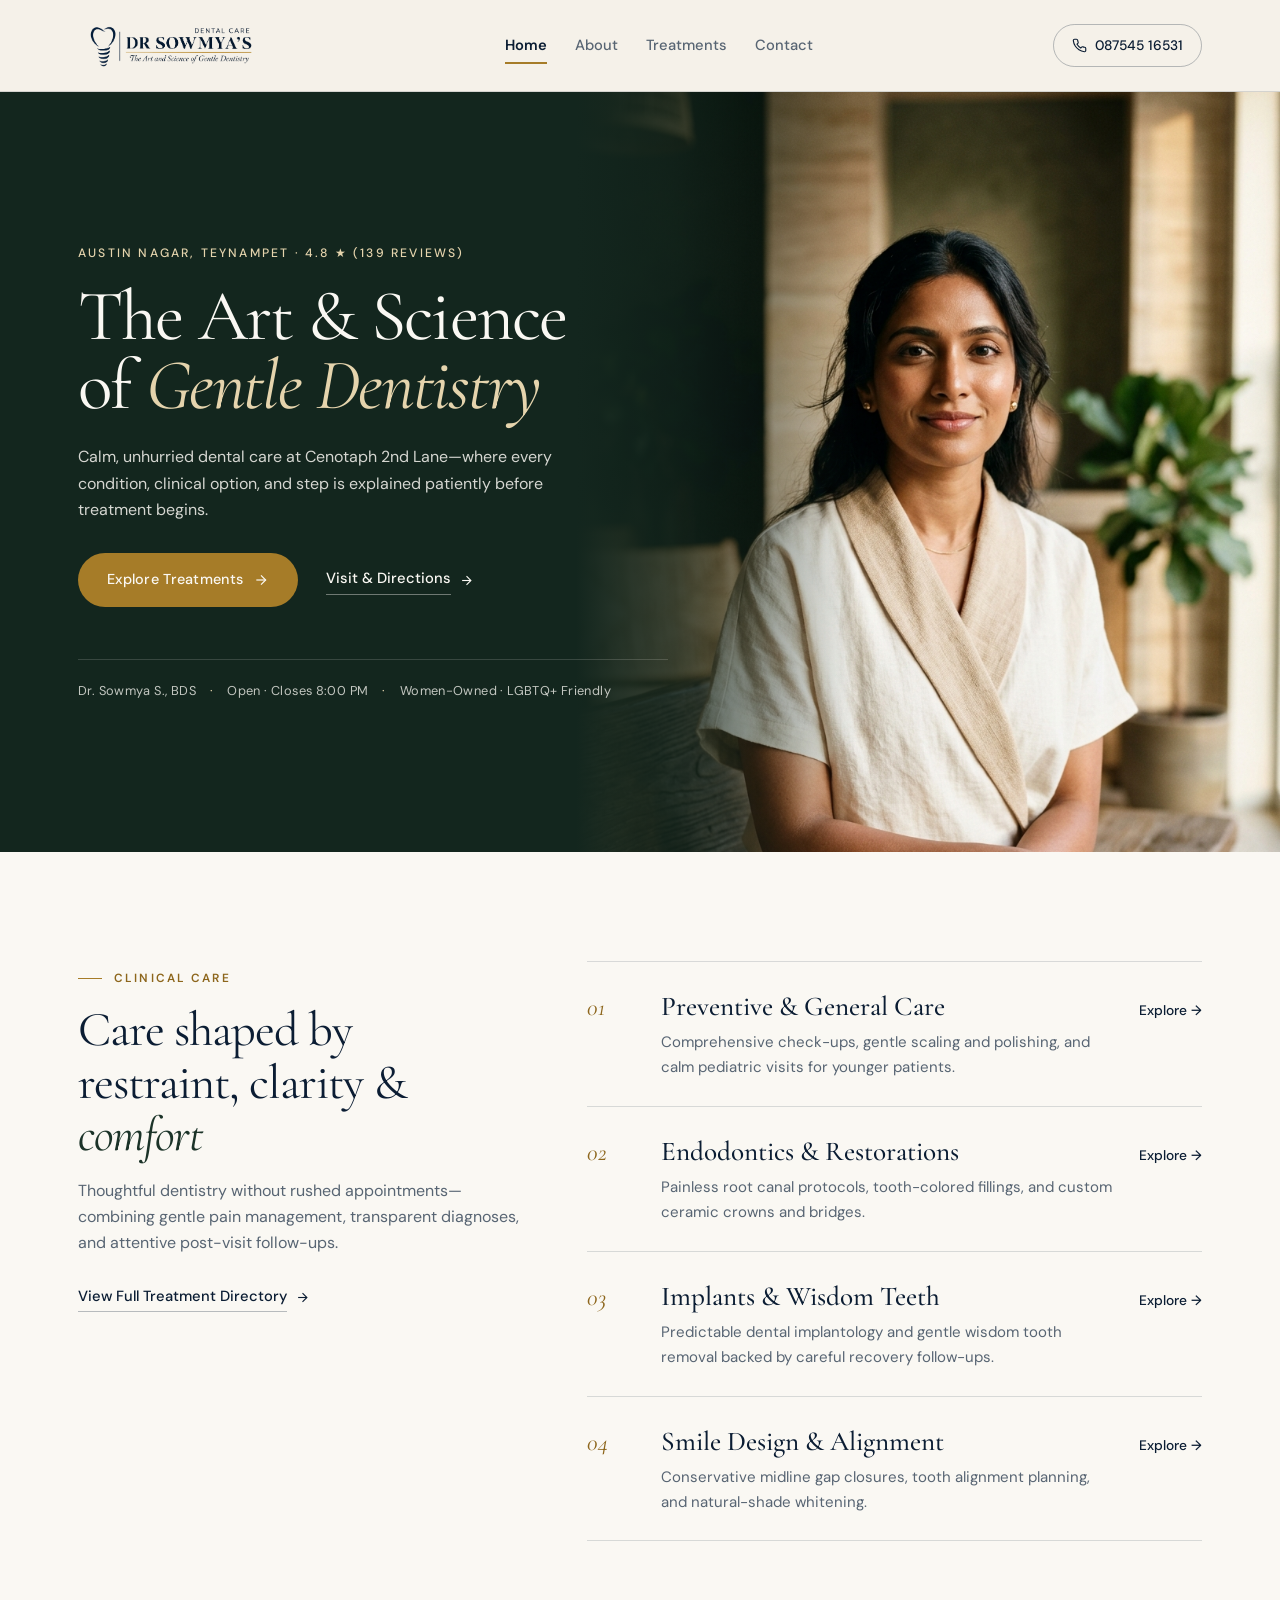
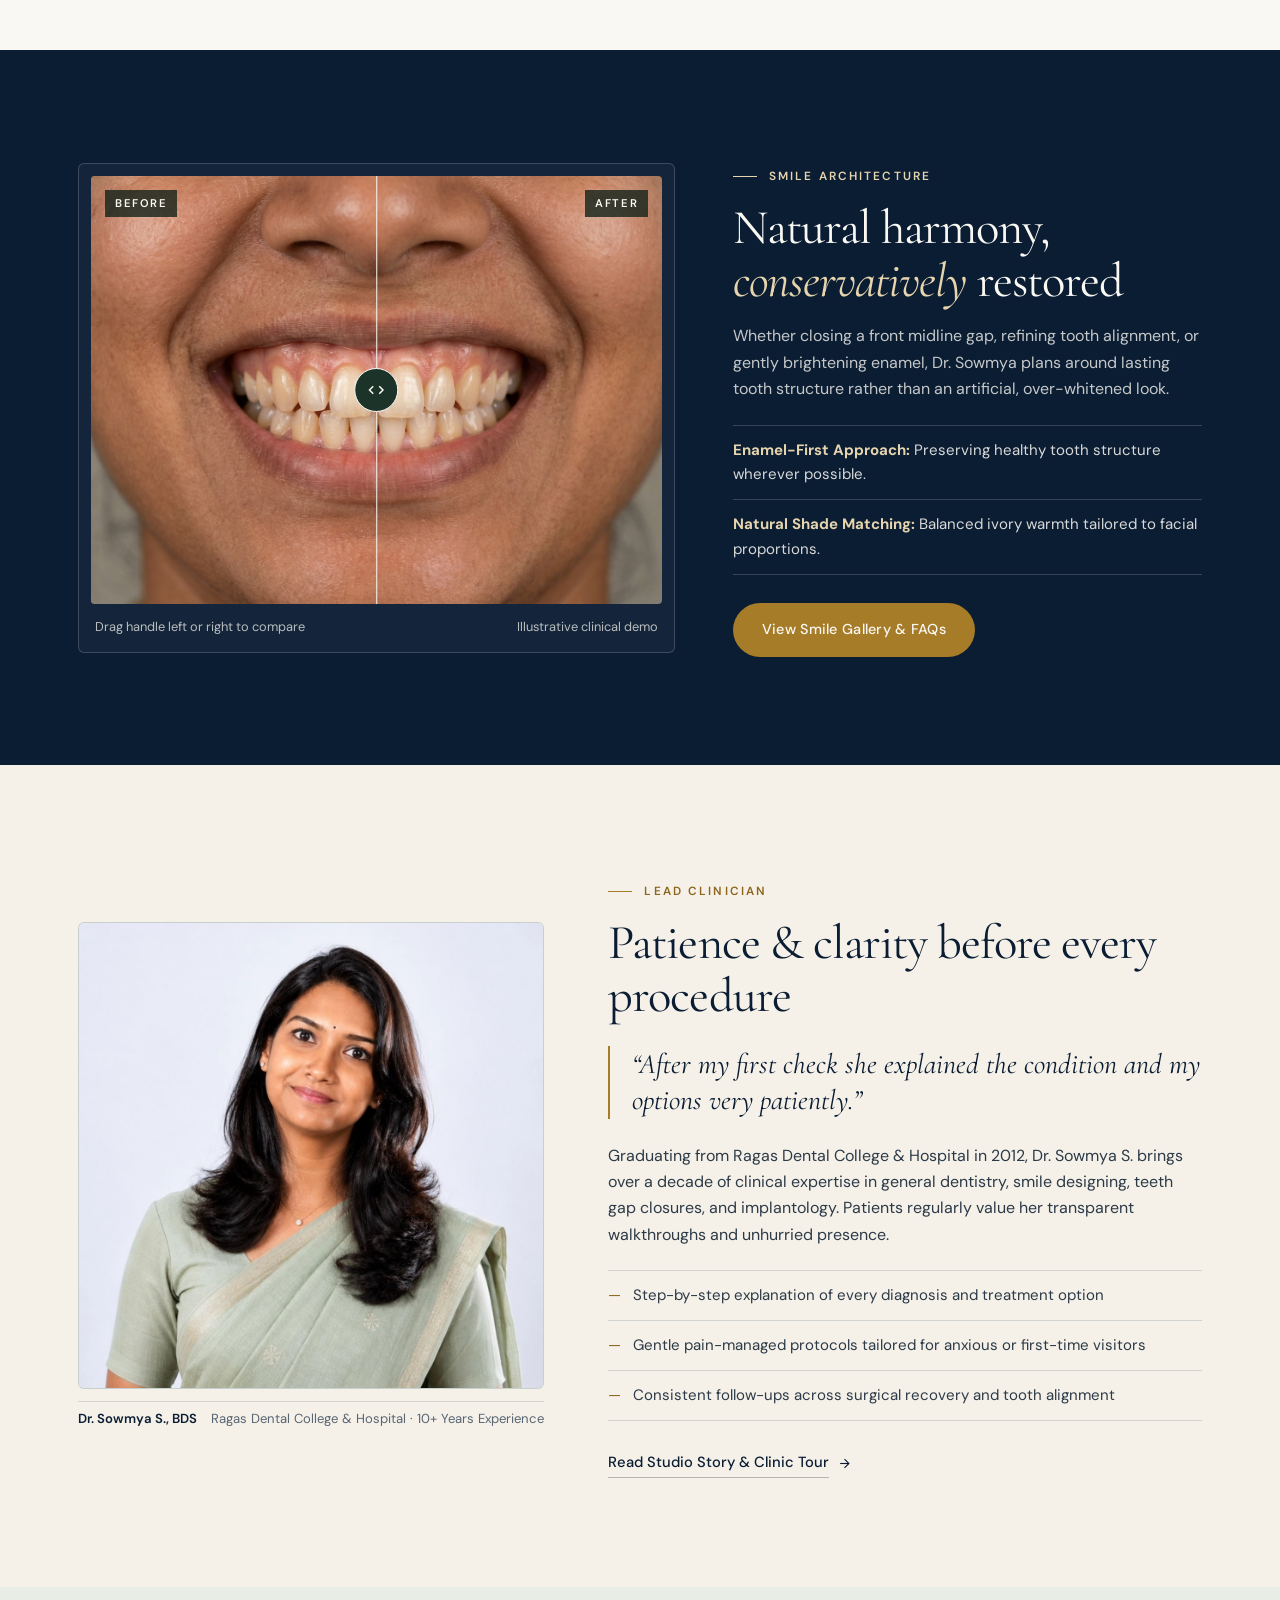
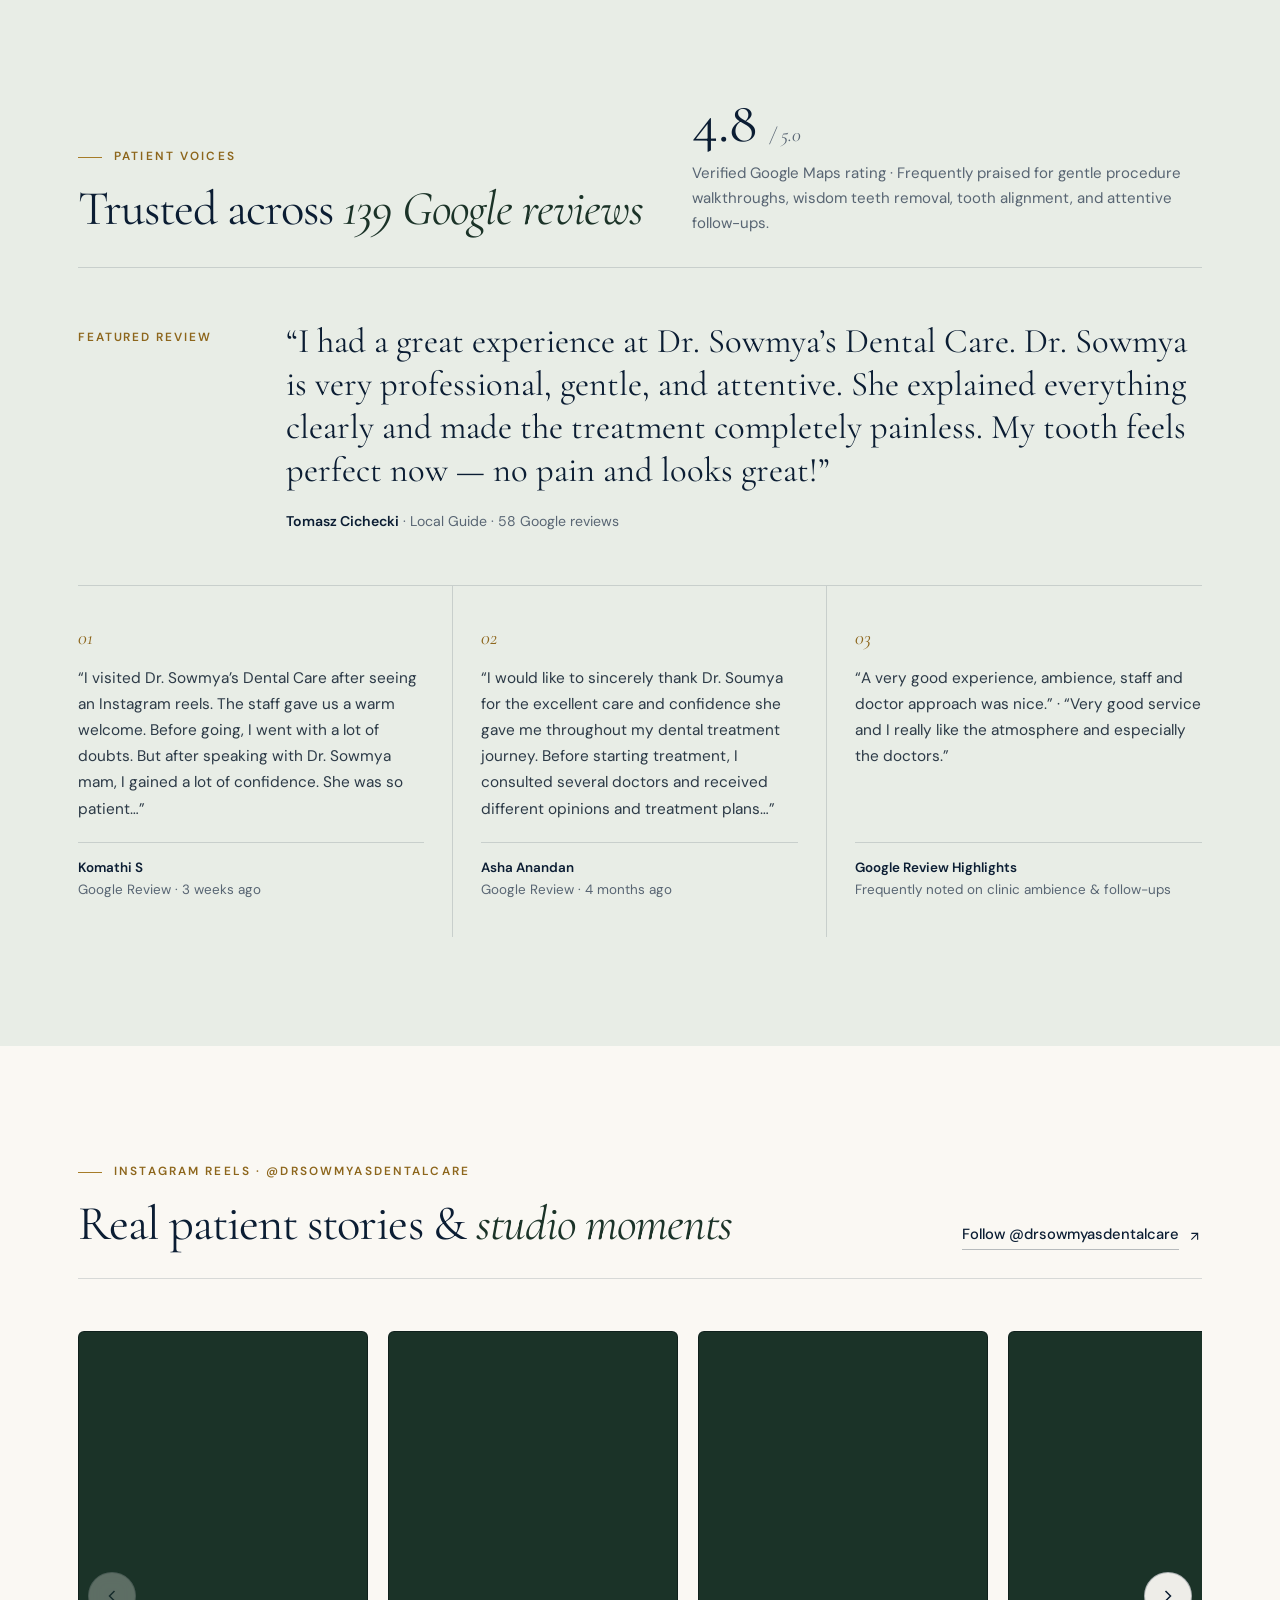
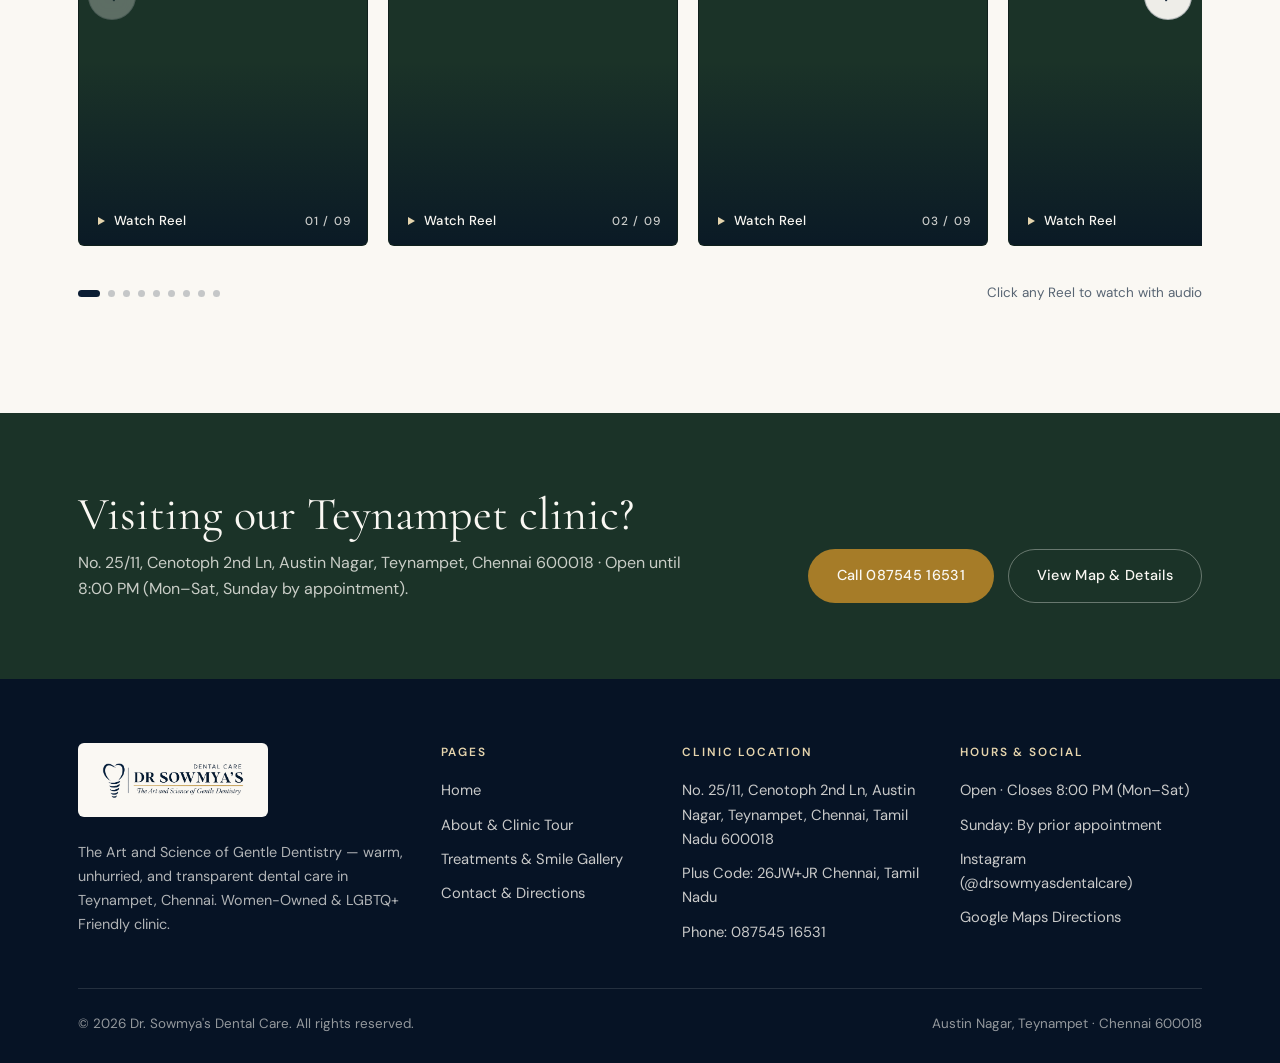
==== commit d39b7e9f: "Craft full-bleed editorial split Hero for desktop and mobile" ====
--- a/index.html
+++ b/index.html
@@ -13,7 +13,7 @@
   <meta property="og:title" content="Dr. Sowmya's Dental Care | The Art and Science of Gentle Dentistry">
   <meta property="og:description" content="4.8★ rated dental studio in Austin Nagar, Teynampet, Chennai. Patient, unhurried dental care led by Dr. Sowmya S.">
   <meta property="og:url" content="https://drsowmyasdentalcare.com/">
-  <meta property="og:image" content="assets/dr-sowmyas-dental-care-exterior-chennai.jpg">
+  <meta property="og:image" content="assets/hero-editorial-studio.jpg">
 
   <!-- Fonts -->
   <link rel="preconnect" href="https://fonts.googleapis.com">
@@ -101,91 +101,53 @@
   </header>
 
   <main id="main-content">
-    <!-- Hero Spread -->
-    <section class="hero-editorial">
-      <div class="container">
-        <div class="hero-masthead">
-          <span>Austin Nagar, Teynampet · Chennai 600018</span>
-          <span><strong>4.8 ★</strong> · 139 Google Reviews</span>
-        </div>
-
-        <div class="hero-spread">
-          <div class="hero-copy">
-            <h1 class="display-title">
-              The Art &amp; Science<br>of <em>Gentle Dentistry</em>
-            </h1>
-
-            <p class="hero-statement">
-              An unhurried dental clinic at Cenotaph 2nd Lane—where every condition, clinical option, and treatment step is explained clearly before care begins.
-            </p>
-
-            <div class="hero-actions">
-              <a class="btn btn--primary" href="treatments.html">
-                <span>Explore Treatments</span>
-                <svg viewBox="0 0 24 24" fill="none" stroke="currentColor" stroke-width="1.8" aria-hidden="true">
-                  <line x1="5" y1="12" x2="19" y2="12"/>
-                  <polyline points="12 5 19 12 12 19"/>
-                </svg>
-              </a>
-              <a class="editorial-link" href="contact.html">
-                <span>Address &amp; Timings</span>
-                <svg viewBox="0 0 24 24" fill="none" stroke="currentColor" stroke-width="1.8" aria-hidden="true">
-                  <line x1="5" y1="12" x2="19" y2="12"/>
-                  <polyline points="12 5 19 12 12 19"/>
-                </svg>
-              </a>
-            </div>
-
-            <div class="hero-facts-row">
-              <div>
-                <span class="hero-fact-label">Lead Dentist</span>
-                <span class="hero-fact-value">Dr. Sowmya S., BDS</span>
-              </div>
-              <div>
-                <span class="hero-fact-label">Clinic Hours</span>
-                <span class="hero-fact-value">Open · Closes 8:00 PM</span>
-              </div>
-              <div>
-                <span class="hero-fact-label">Inclusive Care</span>
-                <span class="hero-fact-value">Women-Owned · LGBTQ+ Friendly</span>
-              </div>
-            </div>
-          </div>
-
-          <div class="hero-media-column">
-            <div class="hero-plates">
-              <figure class="hero-plate">
-                <div class="hero-plate-frame hero-plate-frame--tall hero-plate-frame--exterior">
-                  <img
-                    src="assets/dr-sowmyas-dental-care-exterior-chennai.jpg"
-                    alt="Illuminated evening facade of Dr. Sowmya's Dental Care at Cenotaph 2nd Lane in Teynampet"
-                    width="3213"
-                    height="5712"
-                    fetchpriority="high"
-                  >
-                </div>
-                <figcaption class="hero-plate-caption">
-                  <strong>Cenotaph 2nd Ln</strong>
-                  <span>Studio Entrance</span>
-                </figcaption>
-              </figure>
-
-              <figure class="hero-plate">
-                <div class="hero-plate-frame hero-plate-frame--portrait hero-plate-frame--doctor">
-                  <img
-                    src="assets/dr-sowmya-s-dentist-teynampet.jpg"
-                    alt="Portrait of Dr. Sowmya S., BDS, founder of Dr. Sowmya's Dental Care"
-                    width="1080"
-                    height="1080"
-                    loading="eager"
-                  >
-                </div>
-                <figcaption class="hero-plate-caption">
-                  <strong>Dr. Sowmya S.</strong>
-                  <span>10+ Yrs Exp</span>
-                </figcaption>
-              </figure>
-            </div>
+    <!-- Full-Bleed Split Editorial Hero -->
+    <section class="hero-stage">
+      <div class="hero-portrait-bleed">
+        <img
+          src="assets/hero-editorial-studio.jpg"
+          alt="Calm, warm travertine-and-sage studio atmosphere at Dr. Sowmya's Dental Care in Teynampet"
+          width="896"
+          height="1200"
+          fetchpriority="high"
+        >
+      </div>
+
+      <div class="container hero-stage-inner">
+        <div class="hero-stage-content">
+          <p class="hero-kicker">
+            Austin Nagar, Teynampet · 4.8 ★ (139 Reviews)
+          </p>
+
+          <h1 class="display-title hero-stage-title">
+            The Art &amp; Science<br>of <em>Gentle Dentistry</em>
+          </h1>
+
+          <p class="hero-stage-copy">
+            Calm, unhurried dental care at Cenotaph 2nd Lane—where every condition, clinical option, and step is explained patiently before treatment begins.
+          </p>
+
+          <div class="hero-actions">
+            <a class="btn btn--gold" href="treatments.html">
+              <span>Explore Treatments</span>
+              <svg viewBox="0 0 24 24" fill="none" stroke="currentColor" stroke-width="1.8" aria-hidden="true">
+                <line x1="5" y1="12" x2="19" y2="12"/>
+                <polyline points="12 5 19 12 12 19"/>
+              </svg>
+            </a>
+            <a class="editorial-link editorial-link--light" href="contact.html">
+              <span>Visit &amp; Directions</span>
+              <svg viewBox="0 0 24 24" fill="none" stroke="currentColor" stroke-width="1.8" aria-hidden="true">
+                <line x1="5" y1="12" x2="19" y2="12"/>
+                <polyline points="12 5 19 12 12 19"/>
+              </svg>
+            </a>
+          </div>
+
+          <div class="hero-stage-meta">
+            <span>Dr. Sowmya S., BDS</span>
+            <span>Open · Closes 8:00 PM</span>
+            <span>Women-Owned · LGBTQ+ Friendly</span>
           </div>
         </div>
       </div>
@@ -249,8 +211,8 @@
       </div>
     </section>
 
-    <!-- Interactive Before & After Slider (Deep Botanical Green) -->
-    <section class="section section--forest">
+    <!-- Interactive Before & After Slider (Deep Midnight Navy) -->
+    <section class="section section--forest section--navy">
       <div class="container ba-showcase">
         <div class="ba-frame" data-reveal>
           <div class="ba-slider" data-ba-slider>
--- a/css/styles.css
+++ b/css/styles.css
@@ -142,6 +142,11 @@
 
 .section--forest {
   background-color: var(--forest-900);
+  color: var(--paper-light);
+}
+
+.section--navy {
+  background-color: var(--navy-900);
   color: var(--paper-light);
 }
 
@@ -316,9 +321,13 @@
   font-size: 0.92rem;
   font-weight: 500;
   color: var(--ink);
+  transition: color 0.25s ease;
+}
+
+.editorial-link span {
   padding-bottom: 3px;
   border-bottom: 1px solid var(--rule-strong);
-  transition: border-color 0.25s ease, color 0.25s ease;
+  transition: border-color 0.25s ease;
 }
 
 .editorial-link svg {
@@ -329,6 +338,9 @@
 
 .editorial-link:hover {
   color: var(--forest-900);
+}
+
+.editorial-link:hover span {
   border-bottom-color: var(--gold-500);
 }
 
@@ -336,13 +348,23 @@
   transform: translateX(4px);
 }
 
-.section--forest .editorial-link {
+.section--forest .editorial-link,
+.editorial-link--light {
   color: var(--paper-light);
+}
+
+.section--forest .editorial-link span,
+.editorial-link--light span {
   border-bottom-color: rgba(250, 248, 243, 0.4);
 }
 
-.section--forest .editorial-link:hover {
+.section--forest .editorial-link:hover,
+.editorial-link--light:hover {
   color: var(--gold-200);
+}
+
+.section--forest .editorial-link:hover span,
+.editorial-link--light:hover span {
   border-bottom-color: var(--gold-200);
 }
 
@@ -474,163 +496,109 @@
 }
 
 /* ==========================================================================
-   Hero Section (Editorial Asymmetric Studio Spread — Zero AI Slop)
+   Hero Section (Full-Bleed Split Editorial Studio — Zero Boxed Clutter)
    ========================================================================== */
-.hero-editorial {
-  background-color: var(--paper);
-  padding-block: clamp(28px, 4vw, 52px) clamp(56px, 6.5vw, 88px);
-  border-bottom: 1px solid var(--rule);
-}
-
-.hero-masthead {
-  display: flex;
-  flex-wrap: wrap;
-  align-items: center;
-  justify-content: space-between;
-  gap: 10px 24px;
-  padding-bottom: 18px;
-  margin-bottom: clamp(24px, 3.5vw, 44px);
-  border-bottom: 1px solid var(--rule);
-  font-size: 0.76rem;
-  font-weight: 500;
-  letter-spacing: 0.14em;
-  text-transform: uppercase;
-  color: var(--ink-muted);
-}
-
-.hero-masthead strong {
-  color: var(--ink);
-  font-weight: 600;
-}
-
-.hero-spread {
-  display: grid;
-  grid-template-columns: minmax(0, 1.08fr) minmax(0, 0.92fr);
-  gap: clamp(32px, 5vw, 72px);
-  align-items: center;
-}
-
-.hero-copy,
-.hero-media-column,
-.split-grid > *,
-.ba-showcase > *,
-.contact-layout > *,
-.editorial-cols-3 > *,
-.disciplines-grid > * {
-  min-width: 0;
-}
-
-.hero-copy {
-  display: flex;
-  flex-direction: column;
-  align-items: flex-start;
-}
-
-.hero-statement {
-  margin-top: 24px;
-  padding-top: 22px;
-  border-top: 1px solid var(--rule);
-  max-width: 48ch;
-  font-size: clamp(1rem, 1.22vw, 1.12rem);
-  color: var(--ink-body);
-}
-
-.hero-actions {
-  display: flex;
-  flex-wrap: wrap;
-  align-items: center;
-  gap: 18px 28px;
-  margin-top: 28px;
-}
-
-.hero-facts-row {
-  width: 100%;
-  margin-top: clamp(32px, 4vw, 52px);
-  padding-top: 20px;
-  border-top: 1px solid var(--rule);
-  display: grid;
-  grid-template-columns: repeat(3, minmax(0, 1fr));
-  gap: 18px;
-}
-
-.hero-fact-label {
-  display: block;
-  font-size: 0.72rem;
-  font-weight: 600;
-  letter-spacing: 0.14em;
-  text-transform: uppercase;
-  color: var(--gold-600);
-  margin-bottom: 4px;
-}
-
-.hero-fact-value {
-  display: block;
-  font-size: 0.92rem;
-  font-weight: 500;
-  color: var(--ink);
-}
-
-/* Asymmetric Gallery Plates on Right */
-.hero-plates {
-  display: grid;
-  grid-template-columns: minmax(0, 1.12fr) minmax(0, 0.88fr);
-  gap: 18px;
-  align-items: end;
-}
-
-.hero-plate {
-  display: flex;
-  flex-direction: column;
-  gap: 10px;
-}
-
-.hero-plate-frame {
+.hero-stage {
+  position: relative;
+  background-color: #13261E;
+  color: var(--paper-light);
+  min-height: min(760px, calc(100vh - var(--header-height)));
+  display: flex;
+  align-items: center;
   overflow: hidden;
-  border-radius: var(--radius-editorial);
-  background-color: var(--sage-wash);
-  border: 1px solid var(--rule);
-}
-
-.hero-plate-frame--tall {
-  aspect-ratio: 3 / 4;
-}
-
-.hero-plate-frame--portrait {
-  aspect-ratio: 4 / 5;
-}
-
-.hero-plate-frame img {
+}
+
+.hero-portrait-bleed {
+  position: absolute;
+  top: 0;
+  right: 0;
+  bottom: 0;
+  width: 55%;
+  z-index: 1;
+  overflow: hidden;
+}
+
+.hero-portrait-bleed::after {
+  content: "";
+  position: absolute;
+  inset: 0;
+  background: linear-gradient(90deg, #13261E 0%, rgba(19, 38, 30, 0.78) 14%, rgba(19, 38, 30, 0) 40%);
+  pointer-events: none;
+}
+
+.hero-portrait-bleed img {
   width: 100%;
   height: 100%;
   object-fit: cover;
-  transition: transform 0.7s var(--ease-editorial);
-}
-
-.hero-plate:hover .hero-plate-frame img {
-  transform: scale(1.025);
-}
-
-.hero-plate-frame--exterior img {
-  object-position: center 42%;
-}
-
-.hero-plate-frame--doctor img {
-  object-position: center 14%;
-}
-
-.hero-plate-caption {
-  display: flex;
-  justify-content: space-between;
-  align-items: baseline;
-  gap: 10px;
-  padding-top: 2px;
-  font-size: 0.78rem;
-  color: var(--ink-muted);
-}
-
-.hero-plate-caption strong {
-  color: var(--ink);
-  font-weight: 600;
+  object-position: center 20%;
+}
+
+.hero-stage-inner {
+  position: relative;
+  z-index: 3;
+  padding-block: clamp(48px, 6vw, 84px);
+}
+
+.hero-stage-content {
+  max-width: 590px;
+}
+
+.hero-kicker {
+  font-size: 0.76rem;
+  font-weight: 500;
+  letter-spacing: 0.18em;
+  text-transform: uppercase;
+  color: var(--gold-200);
+  margin-bottom: 20px;
+}
+
+.hero-stage-title {
+  color: var(--paper-light);
+  font-size: clamp(2.9rem, 5.6vw, 5.1rem);
+  line-height: 0.96;
+}
+
+.hero-stage-title em {
+  color: var(--gold-200);
+}
+
+.hero-stage-copy {
+  margin-top: 24px;
+  max-width: 46ch;
+  font-size: clamp(1rem, 1.25vw, 1.14rem);
+  color: rgba(250, 248, 243, 0.84);
+}
+
+.hero-actions {
+  display: flex;
+  flex-wrap: wrap;
+  align-items: center;
+  gap: 18px 28px;
+  margin-top: 30px;
+}
+
+.hero-stage-meta {
+  display: flex;
+  flex-wrap: wrap;
+  gap: 8px 14px;
+  margin-top: clamp(34px, 4.5vw, 52px);
+  padding-top: 20px;
+  border-top: 1px solid rgba(250, 248, 243, 0.16);
+  font-size: 0.8rem;
+  letter-spacing: 0.03em;
+  color: rgba(250, 248, 243, 0.76);
+}
+
+.hero-stage-meta span {
+  display: inline-flex;
+  align-items: center;
+  white-space: nowrap;
+}
+
+.hero-stage-meta span:not(:last-child)::after {
+  content: "·";
+  margin-left: 14px;
+  color: var(--gold-200);
 }
 
 /* ==========================================================================
@@ -1952,7 +1920,67 @@
     display: none;
   }
 
-  .hero-spread,
+  .hero-stage {
+    min-height: 0;
+    flex-direction: column;
+    align-items: stretch;
+  }
+
+  .hero-portrait-bleed {
+    position: relative;
+    width: 100%;
+    height: 315px;
+    top: auto;
+    right: auto;
+    bottom: auto;
+  }
+
+  .hero-portrait-bleed::after {
+    background: linear-gradient(180deg, rgba(19, 38, 30, 0) 36%, rgba(19, 38, 30, 0.85) 82%, #13261E 100%);
+  }
+
+  .hero-stage-inner {
+    margin-top: -72px;
+    padding-block: 0 34px;
+  }
+
+  .hero-kicker {
+    font-size: 0.66rem;
+    letter-spacing: 0.11em;
+    margin-bottom: 10px;
+  }
+
+  .hero-stage-title {
+    font-size: clamp(2.15rem, 9.2vw, 2.8rem);
+    line-height: 1.02;
+  }
+
+  .hero-stage-copy {
+    margin-top: 12px;
+    font-size: 0.94rem;
+    line-height: 1.5;
+  }
+
+  .hero-actions {
+    margin-top: 20px;
+    gap: 12px 18px;
+  }
+
+  .hero-stage-meta {
+    margin-top: 22px;
+    padding-top: 14px;
+    gap: 6px 14px;
+    font-size: 0.76rem;
+  }
+
+  .hero-stage-meta span:not(:last-child)::after {
+    display: none;
+  }
+
+  .editorial-link {
+    min-height: 44px;
+  }
+
   .split-grid,
   .ba-showcase,
   .contact-layout,
@@ -1967,62 +1995,6 @@
     order: 0;
   }
 
-  .hero-editorial {
-    padding-block: 16px 34px;
-  }
-
-  .hero-masthead {
-    font-size: 0.7rem;
-    padding-bottom: 12px;
-    margin-bottom: 18px;
-  }
-
-  .hero-spread {
-    gap: 22px;
-  }
-
-  .hero-media-column {
-    order: -1;
-  }
-
-  .hero-plates {
-    gap: 12px;
-    align-items: stretch;
-  }
-
-  .hero-plate-frame--tall,
-  .hero-plate-frame--portrait {
-    aspect-ratio: auto;
-    height: 205px;
-    max-height: none;
-  }
-
-  .hero-plate-caption {
-    flex-direction: column;
-    gap: 1px;
-    font-size: 0.74rem;
-  }
-
-  .editorial-link {
-    min-height: 44px;
-  }
-
-  .hero-statement {
-    margin-top: 14px;
-    padding-top: 14px;
-  }
-
-  .hero-actions {
-    margin-top: 18px;
-    gap: 12px 18px;
-  }
-
-  .hero-facts-row {
-    margin-top: 20px;
-    padding-top: 16px;
-    gap: 12px;
-  }
-
   .editorial-review-col,
   .editorial-pillar {
     padding: 22px 0;
@@ -2077,14 +2049,6 @@
     justify-content: space-between;
   }
 
-  .hero-facts-row {
-    grid-template-columns: repeat(2, minmax(0, 1fr));
-  }
-
-  .hero-facts-row > div:last-child {
-    grid-column: 1 / -1;
-  }
-
   .discipline-row {
     grid-template-columns: 36px minmax(0, 1fr);
     gap: 8px 14px;
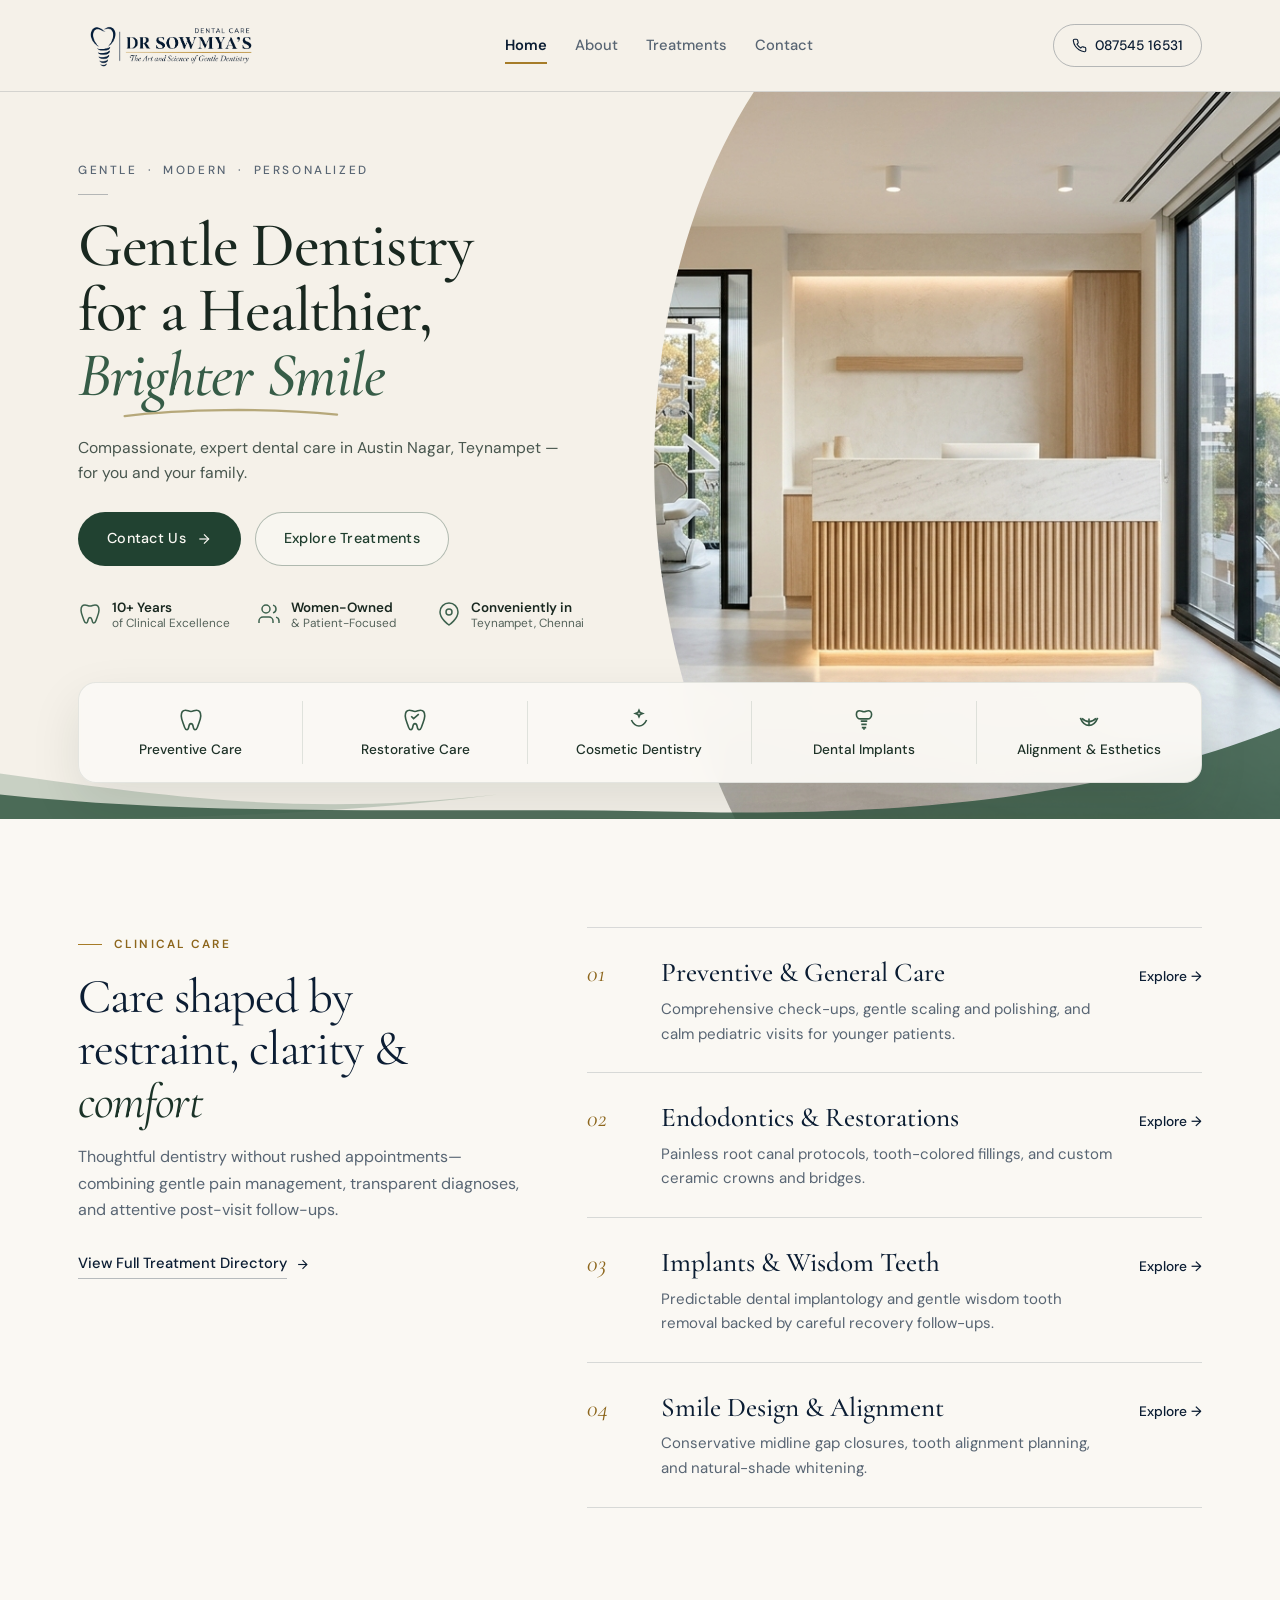
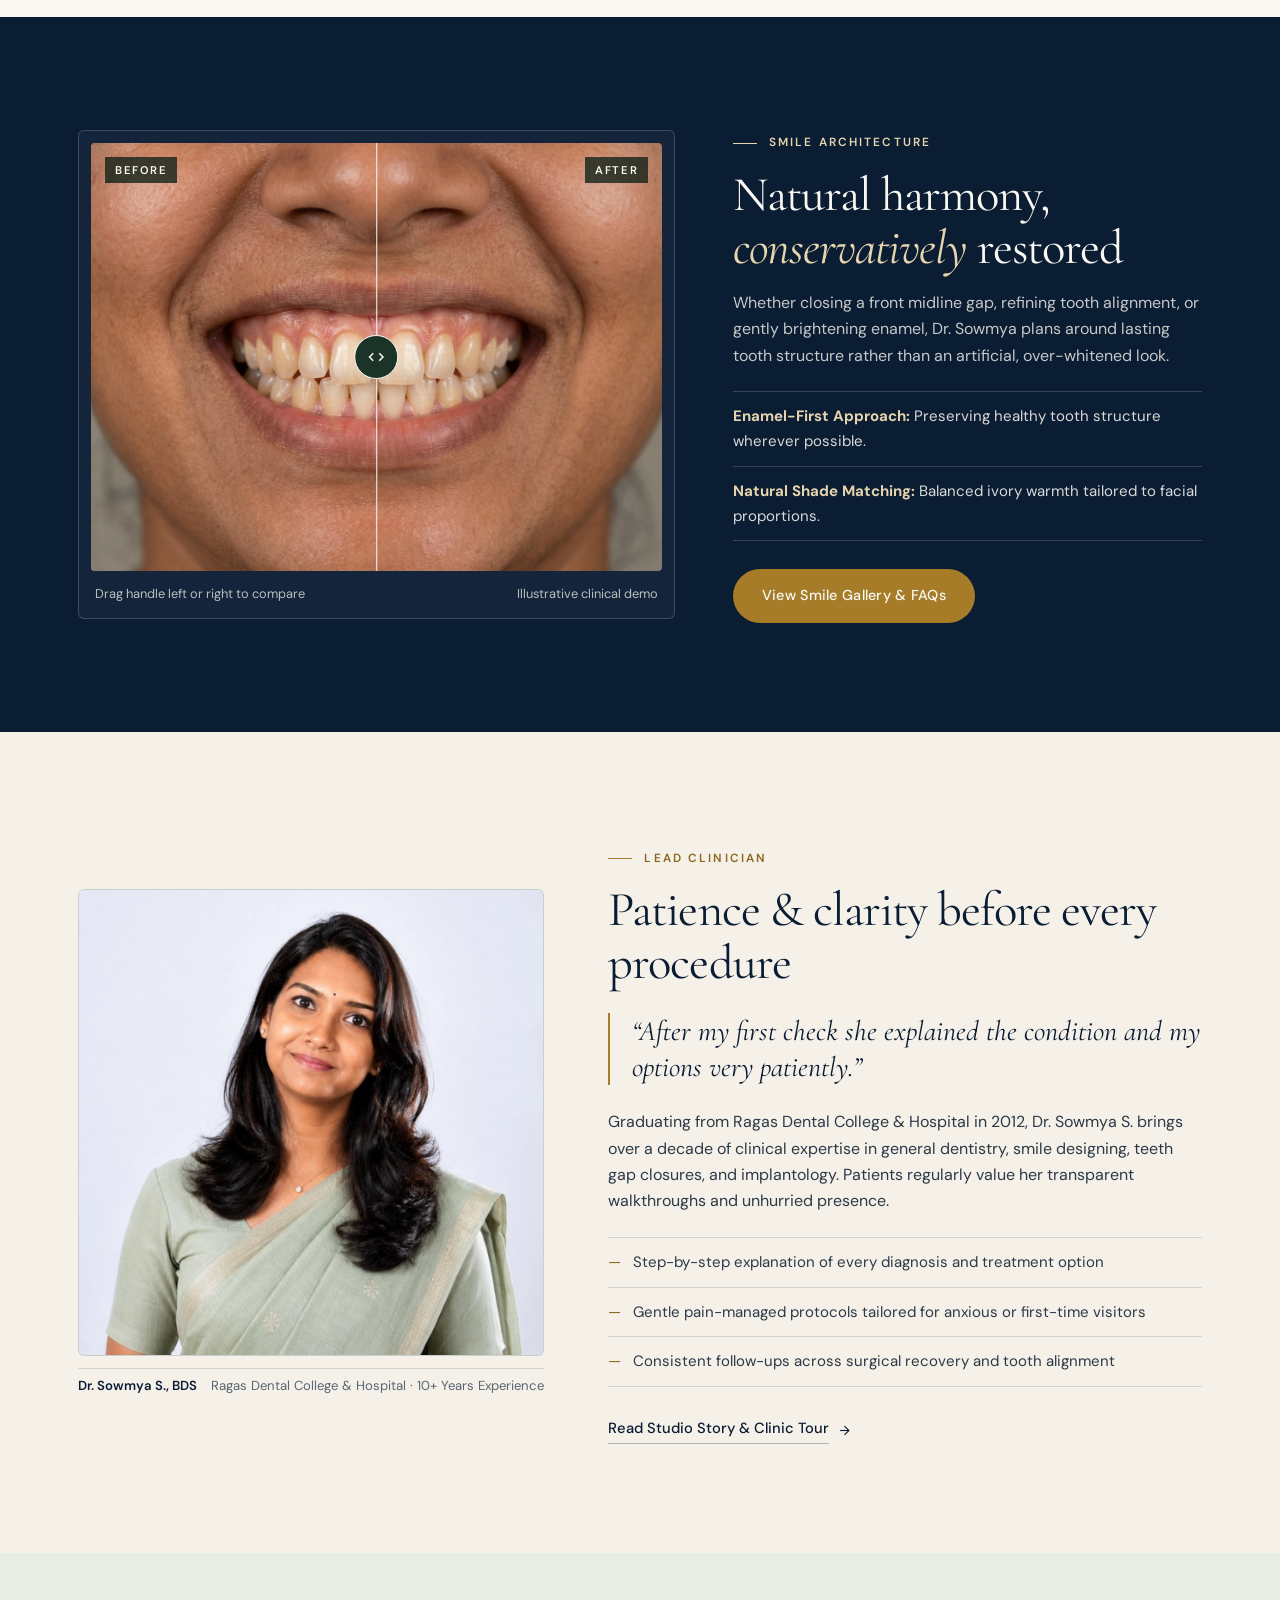
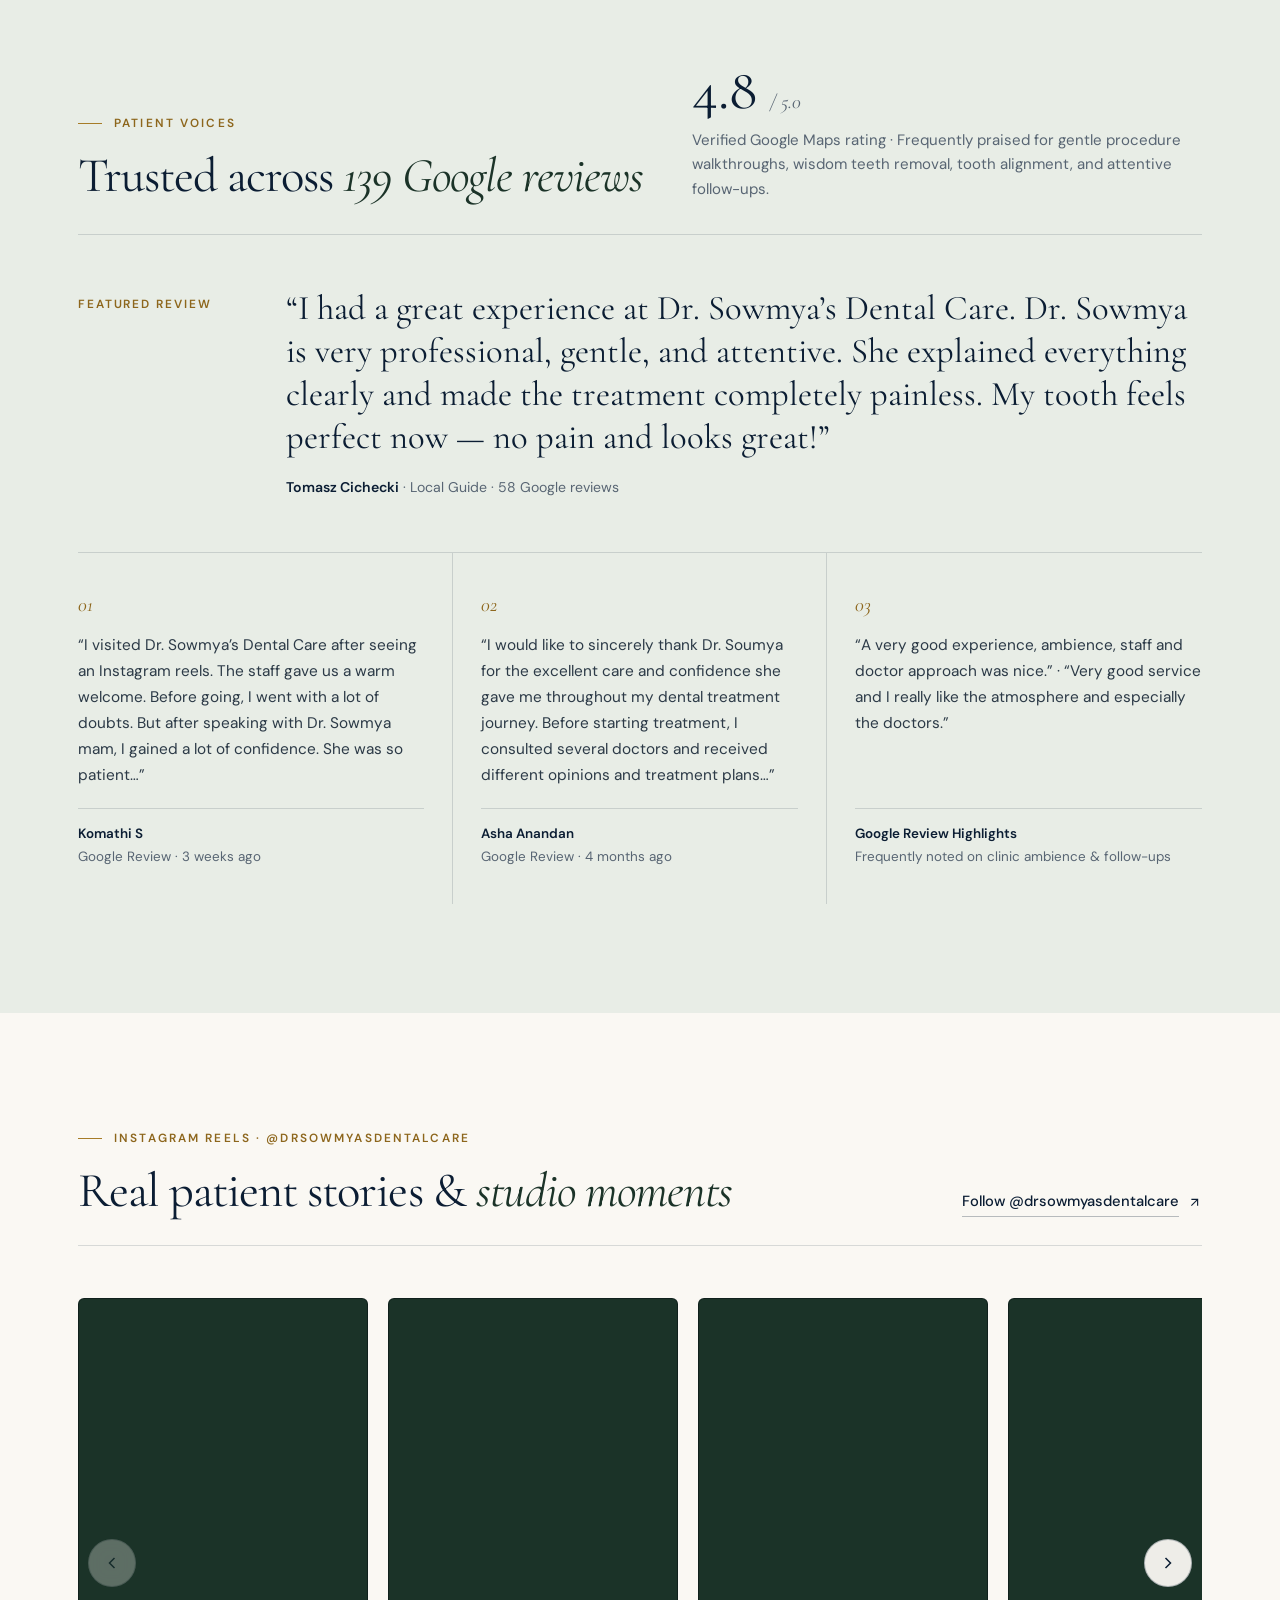
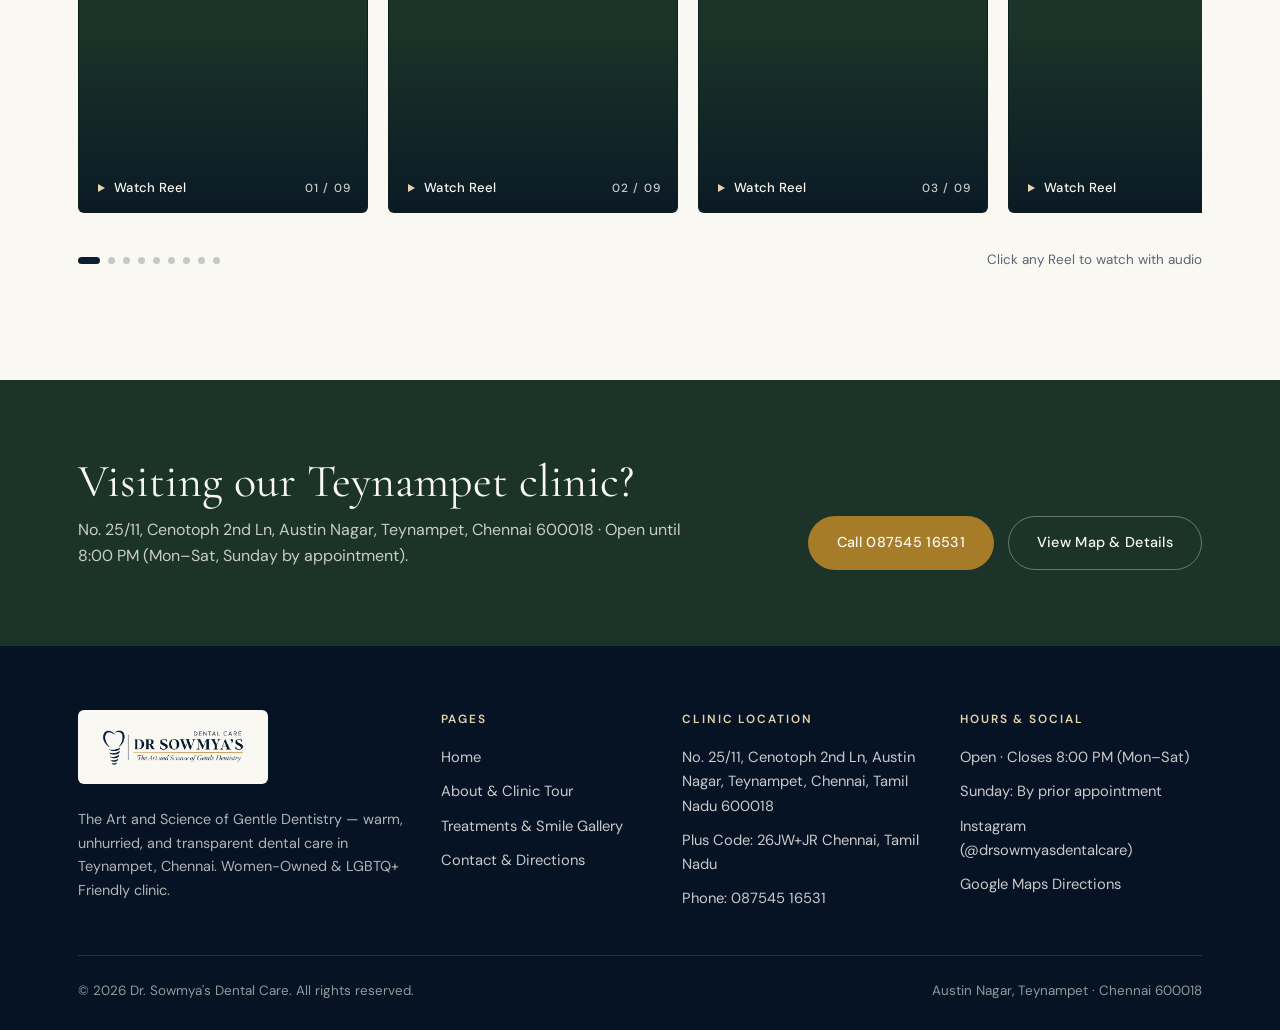
==== commit 32653790: "Implement curved studio reception Hero with Contact Us CTA and service dock" ====
--- a/index.html
+++ b/index.html
@@ -13,7 +13,7 @@
   <meta property="og:title" content="Dr. Sowmya's Dental Care | The Art and Science of Gentle Dentistry">
   <meta property="og:description" content="4.8★ rated dental studio in Austin Nagar, Teynampet, Chennai. Patient, unhurried dental care led by Dr. Sowmya S.">
   <meta property="og:url" content="https://drsowmyasdentalcare.com/">
-  <meta property="og:image" content="assets/hero-editorial-studio.jpg">
+  <meta property="og:image" content="assets/hero-clinic-reception.jpg">
 
   <!-- Fonts -->
   <link rel="preconnect" href="https://fonts.googleapis.com">
@@ -101,55 +101,148 @@
   </header>
 
   <main id="main-content">
-    <!-- Full-Bleed Split Editorial Hero -->
-    <section class="hero-stage">
-      <div class="hero-portrait-bleed">
-        <img
-          src="assets/hero-editorial-studio.jpg"
-          alt="Calm, warm travertine-and-sage studio atmosphere at Dr. Sowmya's Dental Care in Teynampet"
-          width="896"
-          height="1200"
-          fetchpriority="high"
-        >
-      </div>
-
-      <div class="container hero-stage-inner">
-        <div class="hero-stage-content">
-          <p class="hero-kicker">
-            Austin Nagar, Teynampet · 4.8 ★ (139 Reviews)
+    <!-- Hero Inspired by Sunlit Curved Studio Reception -->
+    <section class="hero-inspo">
+      <div class="hero-inspo-bg" aria-hidden="true">
+        <div class="hero-inspo-photo-wrap">
+          <img
+            src="assets/hero-clinic-reception.jpg"
+            alt="Sunlit architectural dental clinic reception with fluted oak desk, trailing greenery, and serene operatory view"
+            width="1376"
+            height="768"
+            fetchpriority="high"
+          >
+          <svg class="hero-curve-mask" viewBox="0 0 240 800" preserveAspectRatio="none" aria-hidden="true">
+            <path d="M0,0 L240,0 C112,185 68,510 218,800 L0,800 Z" fill="var(--paper)" />
+          </svg>
+        </div>
+
+        <svg class="hero-bottom-waves" viewBox="0 0 1440 160" preserveAspectRatio="none" aria-hidden="true">
+          <path d="M0,108 C220,140 360,155 560,132 C340,160 120,160 0,160 Z" fill="rgba(118, 146, 127, 0.35)" />
+          <path d="M0,132 C260,160 520,145 780,152 C1080,158 1280,120 1440,56 L1440,160 L0,160 Z" fill="rgba(53, 89, 68, 0.85)" />
+        </svg>
+      </div>
+
+      <div class="container hero-inspo-inner">
+        <div class="hero-inspo-copy">
+          <p class="hero-inspo-kicker">
+            <span>Gentle</span>
+            <span class="kicker-dot" aria-hidden="true">·</span>
+            <span>Modern</span>
+            <span class="kicker-dot" aria-hidden="true">·</span>
+            <span>Personalized</span>
           </p>
 
-          <h1 class="display-title hero-stage-title">
-            The Art &amp; Science<br>of <em>Gentle Dentistry</em>
+          <h1 class="hero-inspo-title">
+            Gentle Dentistry<br>
+            for a Healthier,<br>
+            <em>
+              Brighter Smile
+              <svg class="hero-brush-underline" viewBox="0 0 280 18" fill="none" aria-hidden="true">
+                <path d="M3 13 C74 4, 186 2, 276 11" stroke="#B6A87A" stroke-width="3" stroke-linecap="round"/>
+              </svg>
+            </em>
           </h1>
 
-          <p class="hero-stage-copy">
-            Calm, unhurried dental care at Cenotaph 2nd Lane—where every condition, clinical option, and step is explained patiently before treatment begins.
+          <p class="hero-inspo-subtitle">
+            Compassionate, expert dental care in Austin Nagar, Teynampet — for you and your family.
           </p>
 
-          <div class="hero-actions">
-            <a class="btn btn--gold" href="treatments.html">
-              <span>Explore Treatments</span>
+          <div class="hero-inspo-ctas">
+            <a class="btn btn--forest" href="contact.html">
+              <span>Contact Us</span>
               <svg viewBox="0 0 24 24" fill="none" stroke="currentColor" stroke-width="1.8" aria-hidden="true">
                 <line x1="5" y1="12" x2="19" y2="12"/>
                 <polyline points="12 5 19 12 12 19"/>
               </svg>
             </a>
-            <a class="editorial-link editorial-link--light" href="contact.html">
-              <span>Visit &amp; Directions</span>
-              <svg viewBox="0 0 24 24" fill="none" stroke="currentColor" stroke-width="1.8" aria-hidden="true">
-                <line x1="5" y1="12" x2="19" y2="12"/>
-                <polyline points="12 5 19 12 12 19"/>
+            <a class="btn btn--outline-forest" href="treatments.html">
+              <span>Explore Treatments</span>
+            </a>
+          </div>
+
+          <div class="hero-inspo-mobile-photo">
+            <img
+              src="assets/hero-clinic-reception.jpg"
+              alt="Sunlit reception desk and tranquil treatment suite at Dr. Sowmya's Dental Care"
+              width="1376"
+              height="768"
+              loading="eager"
+            >
+          </div>
+
+          <ul class="hero-inspo-trust">
+            <li>
+              <svg viewBox="0 0 24 24" fill="none" stroke="currentColor" stroke-width="1.5" aria-hidden="true">
+                <path d="M7 3c-2.5 0-4 2.2-4 5.2 0 3.2 1.8 6.4 3.1 10.6.4 1.3 1.4 2.2 2.2 2.2.8 0 1.4-1.2 1.8-3.4.3-1.4.8-2.2 1.9-2.2s1.6.8 1.9 2.2c.4 2.2 1 3.4 1.8 3.4.8 0 1.8-.9 2.2-2.2C19.2 14.6 21 11.4 21 8.2 21 5.2 19.5 3 17 3c-1.8 0-3.1 1.1-5 1.1S8.8 3 7 3z"/>
               </svg>
-            </a>
-          </div>
-
-          <div class="hero-stage-meta">
-            <span>Dr. Sowmya S., BDS</span>
-            <span>Open · Closes 8:00 PM</span>
-            <span>Women-Owned · LGBTQ+ Friendly</span>
-          </div>
-        </div>
+              <div>
+                <strong>10+ Years</strong>
+                <span>of Clinical Excellence</span>
+              </div>
+            </li>
+            <li>
+              <svg viewBox="0 0 24 24" fill="none" stroke="currentColor" stroke-width="1.5" aria-hidden="true">
+                <path d="M16 21v-2a4 4 0 0 0-4-4H6a4 4 0 0 0-4 4v2"/>
+                <circle cx="9" cy="7" r="4"/>
+                <path d="M22 21v-2a4 4 0 0 0-3-3.87"/>
+                <path d="M16 3.13a4 4 0 0 1 0 7.75"/>
+              </svg>
+              <div>
+                <strong>Women-Owned</strong>
+                <span>&amp; Patient-Focused</span>
+              </div>
+            </li>
+            <li>
+              <svg viewBox="0 0 24 24" fill="none" stroke="currentColor" stroke-width="1.5" aria-hidden="true">
+                <path d="M21 10c0 7-9 13-9 13s-9-6-9-13a9 9 0 0 1 18 0z"/>
+                <circle cx="12" cy="10" r="3"/>
+              </svg>
+              <div>
+                <strong>Conveniently in</strong>
+                <span>Teynampet, Chennai</span>
+              </div>
+            </li>
+          </ul>
+        </div>
+
+        <nav class="hero-service-dock" aria-label="Featured Dental Services">
+          <a class="service-dock-item" href="treatments.html#preventive">
+            <svg viewBox="0 0 24 24" fill="none" stroke="currentColor" stroke-width="1.5" aria-hidden="true">
+              <path d="M7 3c-2.5 0-4 2.2-4 5.2 0 3.2 1.8 6.4 3.1 10.6.4 1.3 1.4 2.2 2.2 2.2.8 0 1.4-1.2 1.8-3.4.3-1.4.8-2.2 1.9-2.2s1.6.8 1.9 2.2c.4 2.2 1 3.4 1.8 3.4.8 0 1.8-.9 2.2-2.2C19.2 14.6 21 11.4 21 8.2 21 5.2 19.5 3 17 3c-1.8 0-3.1 1.1-5 1.1S8.8 3 7 3z"/>
+            </svg>
+            <span>Preventive Care</span>
+          </a>
+          <a class="service-dock-item" href="treatments.html#restorative">
+            <svg viewBox="0 0 24 24" fill="none" stroke="currentColor" stroke-width="1.5" aria-hidden="true">
+              <path d="M7 3c-2.5 0-4 2.2-4 5.2 0 3.2 1.8 6.4 3.1 10.6.4 1.3 1.4 2.2 2.2 2.2.8 0 1.4-1.2 1.8-3.4.3-1.4.8-2.2 1.9-2.2s1.6.8 1.9 2.2c.4 2.2 1 3.4 1.8 3.4.8 0 1.8-.9 2.2-2.2C19.2 14.6 21 11.4 21 8.2 21 5.2 19.5 3 17 3c-1.8 0-3.1 1.1-5 1.1S8.8 3 7 3z"/>
+              <path d="M8.5 8.5l2.2 2.2L15.5 6.5"/>
+            </svg>
+            <span>Restorative Care</span>
+          </a>
+          <a class="service-dock-item" href="treatments.html#cosmetic">
+            <svg viewBox="0 0 24 24" fill="none" stroke="currentColor" stroke-width="1.5" aria-hidden="true">
+              <path d="M5 12c1.8 4 4.3 5.5 7 5.5s5.2-1.5 7-5.5"/>
+              <path d="M12 3l1 2.2L15.2 6l-2.2.8L12 9l-1-2.2L8.8 6l2.2-.8L12 3z"/>
+            </svg>
+            <span>Cosmetic Dentistry</span>
+          </a>
+          <a class="service-dock-item" href="treatments.html#surgical">
+            <svg viewBox="0 0 24 24" fill="none" stroke="currentColor" stroke-width="1.5" aria-hidden="true">
+              <path d="M8 3.5c-1.8 0-3 1.4-3 3.4 0 2.2 1.6 4.1 3.8 4.1h6.4C17.4 11 19 9.1 19 6.9c0-2-1.2-3.4-3-3.4-1.5 0-2.5.9-4 .9s-2.5-.9-4-.9z"/>
+              <path d="M9 13h6M9.5 16h5M10 19h4M12 19v2"/>
+            </svg>
+            <span>Dental Implants</span>
+          </a>
+          <a class="service-dock-item" href="treatments.html#smile-gallery">
+            <svg viewBox="0 0 24 24" fill="none" stroke="currentColor" stroke-width="1.5" aria-hidden="true">
+              <path d="M4 10c2 5 5 7 8 7s6-2 8-7"/>
+              <path d="M5.5 10.5c2 2 4.3 3 6.5 3s4.5-1 6.5-3"/>
+              <line x1="12" y1="10.5" x2="12" y2="16.5"/>
+            </svg>
+            <span>Alignment &amp; Esthetics</span>
+          </a>
+        </nav>
       </div>
     </section>
 
--- a/css/styles.css
+++ b/css/styles.css
@@ -496,109 +496,245 @@
 }
 
 /* ==========================================================================
-   Hero Section (Full-Bleed Split Editorial Studio — Zero Boxed Clutter)
+   Hero Section (Curved Reception Studio Showcase — Direct Inspo Layout)
    ========================================================================== */
-.hero-stage {
+.hero-inspo {
   position: relative;
-  background-color: #13261E;
-  color: var(--paper-light);
-  min-height: min(760px, calc(100vh - var(--header-height)));
-  display: flex;
-  align-items: center;
+  background-color: var(--paper);
   overflow: hidden;
-}
-
-.hero-portrait-bleed {
+  padding-bottom: 36px;
+}
+
+.hero-inspo-bg {
+  position: absolute;
+  inset: 0;
+  pointer-events: none;
+  z-index: 1;
+}
+
+.hero-inspo-photo-wrap {
   position: absolute;
   top: 0;
   right: 0;
   bottom: 0;
-  width: 55%;
-  z-index: 1;
+  width: 57%;
   overflow: hidden;
 }
 
-.hero-portrait-bleed::after {
-  content: "";
-  position: absolute;
-  inset: 0;
-  background: linear-gradient(90deg, #13261E 0%, rgba(19, 38, 30, 0.78) 14%, rgba(19, 38, 30, 0) 40%);
-  pointer-events: none;
-}
-
-.hero-portrait-bleed img {
+.hero-inspo-photo-wrap img {
   width: 100%;
   height: 100%;
   object-fit: cover;
-  object-position: center 20%;
-}
-
-.hero-stage-inner {
+  object-position: center center;
+}
+
+.hero-curve-mask {
+  position: absolute;
+  top: 0;
+  left: -1px;
+  height: 100%;
+  width: clamp(130px, 16vw, 230px);
+  display: block;
+}
+
+.hero-bottom-waves {
+  position: absolute;
+  left: 0;
+  right: 0;
+  bottom: 0;
+  width: 100%;
+  height: 140px;
+  display: block;
+}
+
+.hero-inspo-inner {
   position: relative;
-  z-index: 3;
-  padding-block: clamp(48px, 6vw, 84px);
-}
-
-.hero-stage-content {
-  max-width: 590px;
-}
-
-.hero-kicker {
-  font-size: 0.76rem;
+  z-index: 2;
+  padding-top: clamp(36px, 5vw, 66px);
+}
+
+.hero-inspo-copy {
+  max-width: 540px;
+}
+
+.hero-inspo-kicker {
+  display: inline-flex;
+  align-items: center;
+  gap: 10px;
+  font-size: 0.74rem;
   font-weight: 500;
-  letter-spacing: 0.18em;
+  letter-spacing: 0.22em;
   text-transform: uppercase;
-  color: var(--gold-200);
-  margin-bottom: 20px;
-}
-
-.hero-stage-title {
+  color: var(--ink-muted);
+  padding-bottom: 14px;
+  position: relative;
+  margin-bottom: 18px;
+}
+
+.hero-inspo-kicker::after {
+  content: "";
+  position: absolute;
+  left: 0;
+  bottom: 0;
+  width: 30px;
+  height: 1px;
+  background-color: var(--rule-strong);
+}
+
+.hero-inspo-title {
+  font-family: var(--font-display);
+  font-weight: 500;
+  font-size: clamp(2.6rem, 4.9vw, 4.25rem);
+  line-height: 1.04;
+  letter-spacing: -0.02em;
+  color: #192820;
+}
+
+.hero-inspo-title em {
+  position: relative;
+  display: inline-block;
+  font-style: italic;
+  font-weight: 500;
+  color: #365C47;
+  padding-bottom: 12px;
+}
+
+.hero-brush-underline {
+  position: absolute;
+  left: 0;
+  bottom: 0;
+  width: 100%;
+  height: 14px;
+  pointer-events: none;
+}
+
+.hero-inspo-subtitle {
+  margin-top: 16px;
+  font-size: clamp(0.98rem, 1.2vw, 1.08rem);
+  color: #48564E;
+  max-width: 44ch;
+  line-height: 1.58;
+}
+
+.hero-inspo-ctas {
+  display: flex;
+  flex-wrap: wrap;
+  align-items: center;
+  gap: 14px;
+  margin-top: 26px;
+}
+
+.btn--forest {
+  background-color: #214231;
   color: var(--paper-light);
-  font-size: clamp(2.9rem, 5.6vw, 5.1rem);
-  line-height: 0.96;
-}
-
-.hero-stage-title em {
-  color: var(--gold-200);
-}
-
-.hero-stage-copy {
-  margin-top: 24px;
-  max-width: 46ch;
-  font-size: clamp(1rem, 1.25vw, 1.14rem);
-  color: rgba(250, 248, 243, 0.84);
-}
-
-.hero-actions {
-  display: flex;
-  flex-wrap: wrap;
-  align-items: center;
-  gap: 18px 28px;
-  margin-top: 30px;
-}
-
-.hero-stage-meta {
-  display: flex;
-  flex-wrap: wrap;
-  gap: 8px 14px;
-  margin-top: clamp(34px, 4.5vw, 52px);
-  padding-top: 20px;
-  border-top: 1px solid rgba(250, 248, 243, 0.16);
-  font-size: 0.8rem;
-  letter-spacing: 0.03em;
-  color: rgba(250, 248, 243, 0.76);
-}
-
-.hero-stage-meta span {
-  display: inline-flex;
-  align-items: center;
-  white-space: nowrap;
-}
-
-.hero-stage-meta span:not(:last-child)::after {
-  content: "·";
-  margin-left: 14px;
-  color: var(--gold-200);
+}
+
+.btn--forest:hover {
+  background-color: #173023;
+  transform: translateY(-1px);
+}
+
+.btn--outline-forest {
+  background-color: rgba(250, 248, 243, 0.72);
+  color: #1F3E2E;
+  border-color: rgba(33, 66, 49, 0.34);
+}
+
+.btn--outline-forest:hover {
+  border-color: #214231;
+  background-color: #FFFFFF;
+}
+
+.hero-inspo-mobile-photo {
+  display: none;
+}
+
+.hero-inspo-trust {
+  display: grid;
+  grid-template-columns: repeat(3, minmax(0, 1fr));
+  gap: 18px;
+  margin-top: 34px;
+  max-width: 520px;
+}
+
+.hero-inspo-trust li {
+  display: flex;
+  align-items: flex-start;
+  gap: 10px;
+}
+
+.hero-inspo-trust svg {
+  width: 24px;
+  height: 24px;
+  color: #3D624E;
+  flex-shrink: 0;
+  margin-top: 2px;
+}
+
+.hero-inspo-trust strong {
+  display: block;
+  font-size: 0.84rem;
+  font-weight: 600;
+  line-height: 1.25;
+  color: #192820;
+}
+
+.hero-inspo-trust span {
+  display: block;
+  font-size: 0.74rem;
+  line-height: 1.3;
+  color: #55635B;
+}
+
+.hero-service-dock {
+  margin-top: clamp(32px, 4.5vw, 50px);
+  background-color: rgba(250, 248, 244, 0.96);
+  backdrop-filter: blur(10px);
+  -webkit-backdrop-filter: blur(10px);
+  border: 1px solid rgba(33, 66, 49, 0.10);
+  border-radius: 18px;
+  box-shadow: 0 20px 50px rgba(20, 42, 31, 0.10);
+  display: grid;
+  grid-template-columns: repeat(5, minmax(0, 1fr));
+  padding-block: 18px;
+}
+
+.service-dock-item {
+  display: flex;
+  flex-direction: column;
+  align-items: center;
+  justify-content: center;
+  gap: 8px;
+  padding: 6px 14px;
+  text-align: center;
+  border-right: 1px solid rgba(33, 66, 49, 0.12);
+  color: #1E3228;
+  transition: color 0.2s ease, transform 0.25s var(--ease-editorial);
+}
+
+.service-dock-item:last-child {
+  border-right: 0;
+}
+
+.service-dock-item svg {
+  width: 26px;
+  height: 26px;
+  color: #355945;
+  transition: transform 0.25s var(--ease-editorial);
+}
+
+.service-dock-item span {
+  font-size: 0.85rem;
+  font-weight: 500;
+  line-height: 1.25;
+}
+
+.service-dock-item:hover {
+  color: #214231;
+}
+
+.service-dock-item:hover svg {
+  transform: translateY(-2px);
 }
 
 /* ==========================================================================
@@ -1920,61 +2056,120 @@
     display: none;
   }
 
-  .hero-stage {
-    min-height: 0;
+  .hero-inspo {
+    padding-bottom: 24px;
+  }
+
+  .hero-inspo-bg {
+    display: none;
+  }
+
+  .hero-inspo-inner {
+    padding-top: 18px;
+  }
+
+  .hero-inspo-copy {
+    max-width: 100%;
+  }
+
+  .hero-inspo-kicker {
+    font-size: 0.68rem;
+    letter-spacing: 0.16em;
+    padding-bottom: 10px;
+    margin-bottom: 12px;
+  }
+
+  .hero-inspo-title {
+    font-size: clamp(2.15rem, 9.2vw, 2.75rem);
+    line-height: 1.04;
+  }
+
+  .hero-inspo-subtitle {
+    margin-top: 10px;
+    font-size: 0.94rem;
+  }
+
+  .hero-inspo-ctas {
+    display: grid;
+    grid-template-columns: 1fr 1fr;
+    gap: 10px;
+    margin-top: 18px;
+  }
+
+  .hero-inspo-ctas .btn {
+    padding: 11px 12px;
+    font-size: 0.84rem;
+  }
+
+  .hero-inspo-mobile-photo {
+    display: block;
+    margin-top: 18px;
+    border-radius: 16px;
+    overflow: hidden;
+    aspect-ratio: 16 / 9;
+    max-height: 210px;
+    border: 1px solid var(--rule);
+    box-shadow: 0 14px 30px rgba(27, 51, 40, 0.10);
+  }
+
+  .hero-inspo-mobile-photo img {
+    width: 100%;
+    height: 100%;
+    object-fit: cover;
+    object-position: center center;
+  }
+
+  .hero-inspo-trust {
+    margin-top: 18px;
+    gap: 10px;
+    max-width: 100%;
+  }
+
+  .hero-inspo-trust li {
     flex-direction: column;
-    align-items: stretch;
-  }
-
-  .hero-portrait-bleed {
-    position: relative;
-    width: 100%;
-    height: 315px;
-    top: auto;
-    right: auto;
-    bottom: auto;
-  }
-
-  .hero-portrait-bleed::after {
-    background: linear-gradient(180deg, rgba(19, 38, 30, 0) 36%, rgba(19, 38, 30, 0.85) 82%, #13261E 100%);
-  }
-
-  .hero-stage-inner {
-    margin-top: -72px;
-    padding-block: 0 34px;
-  }
-
-  .hero-kicker {
-    font-size: 0.66rem;
-    letter-spacing: 0.11em;
-    margin-bottom: 10px;
-  }
-
-  .hero-stage-title {
-    font-size: clamp(2.15rem, 9.2vw, 2.8rem);
-    line-height: 1.02;
-  }
-
-  .hero-stage-copy {
-    margin-top: 12px;
-    font-size: 0.94rem;
-    line-height: 1.5;
-  }
-
-  .hero-actions {
-    margin-top: 20px;
-    gap: 12px 18px;
-  }
-
-  .hero-stage-meta {
-    margin-top: 22px;
-    padding-top: 14px;
-    gap: 6px 14px;
+    gap: 4px;
+  }
+
+  .hero-inspo-trust svg {
+    width: 20px;
+    height: 20px;
+  }
+
+  .hero-inspo-trust strong {
+    font-size: 0.78rem;
+  }
+
+  .hero-inspo-trust span {
+    font-size: 0.69rem;
+  }
+
+  .hero-service-dock {
+    margin-top: 18px;
+    display: flex;
+    overflow-x: auto;
+    scroll-snap-type: x mandatory;
+    scrollbar-width: none;
+    padding: 12px 6px;
+    border-radius: 14px;
+  }
+
+  .hero-service-dock::-webkit-scrollbar {
+    display: none;
+  }
+
+  .service-dock-item {
+    flex: 0 0 118px;
+    scroll-snap-align: start;
+    padding: 4px 10px;
+  }
+
+  .service-dock-item svg {
+    width: 22px;
+    height: 22px;
+  }
+
+  .service-dock-item span {
     font-size: 0.76rem;
-  }
-
-  .hero-stage-meta span:not(:last-child)::after {
-    display: none;
   }
 
   .editorial-link {
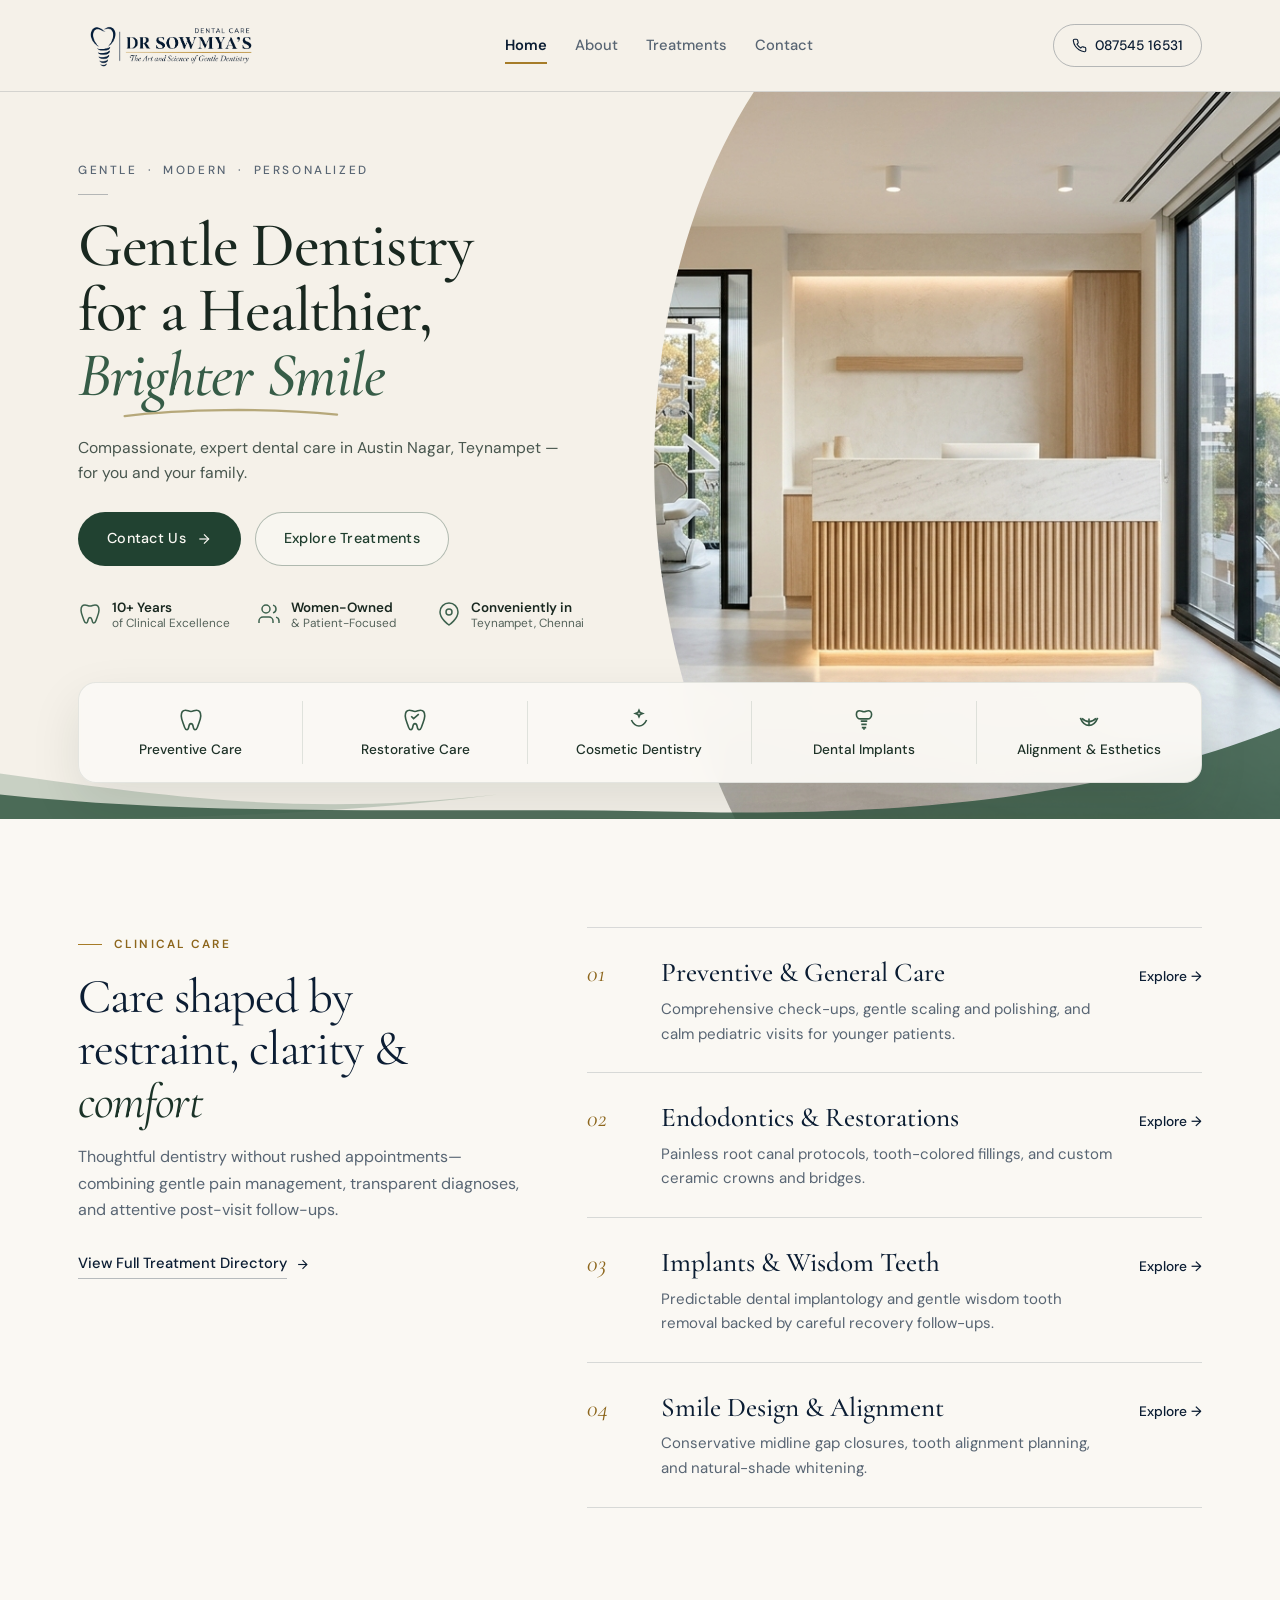
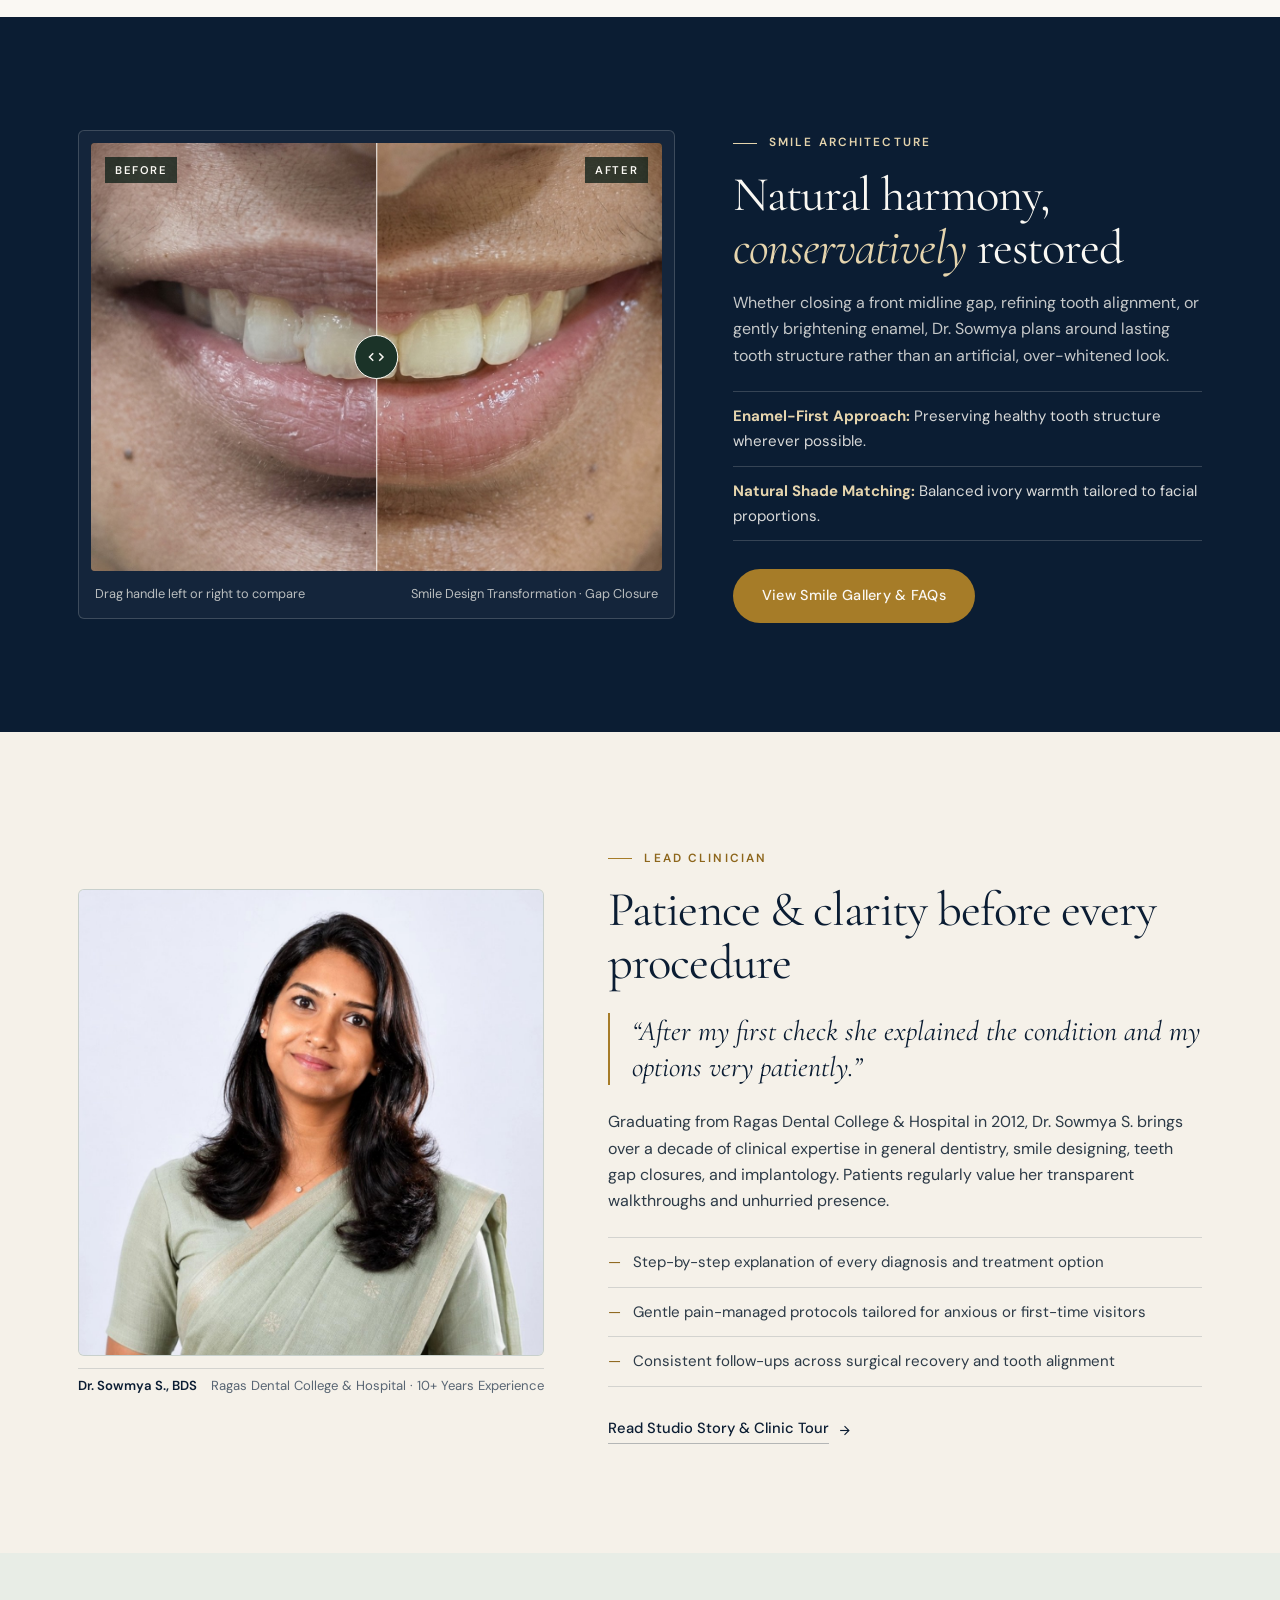
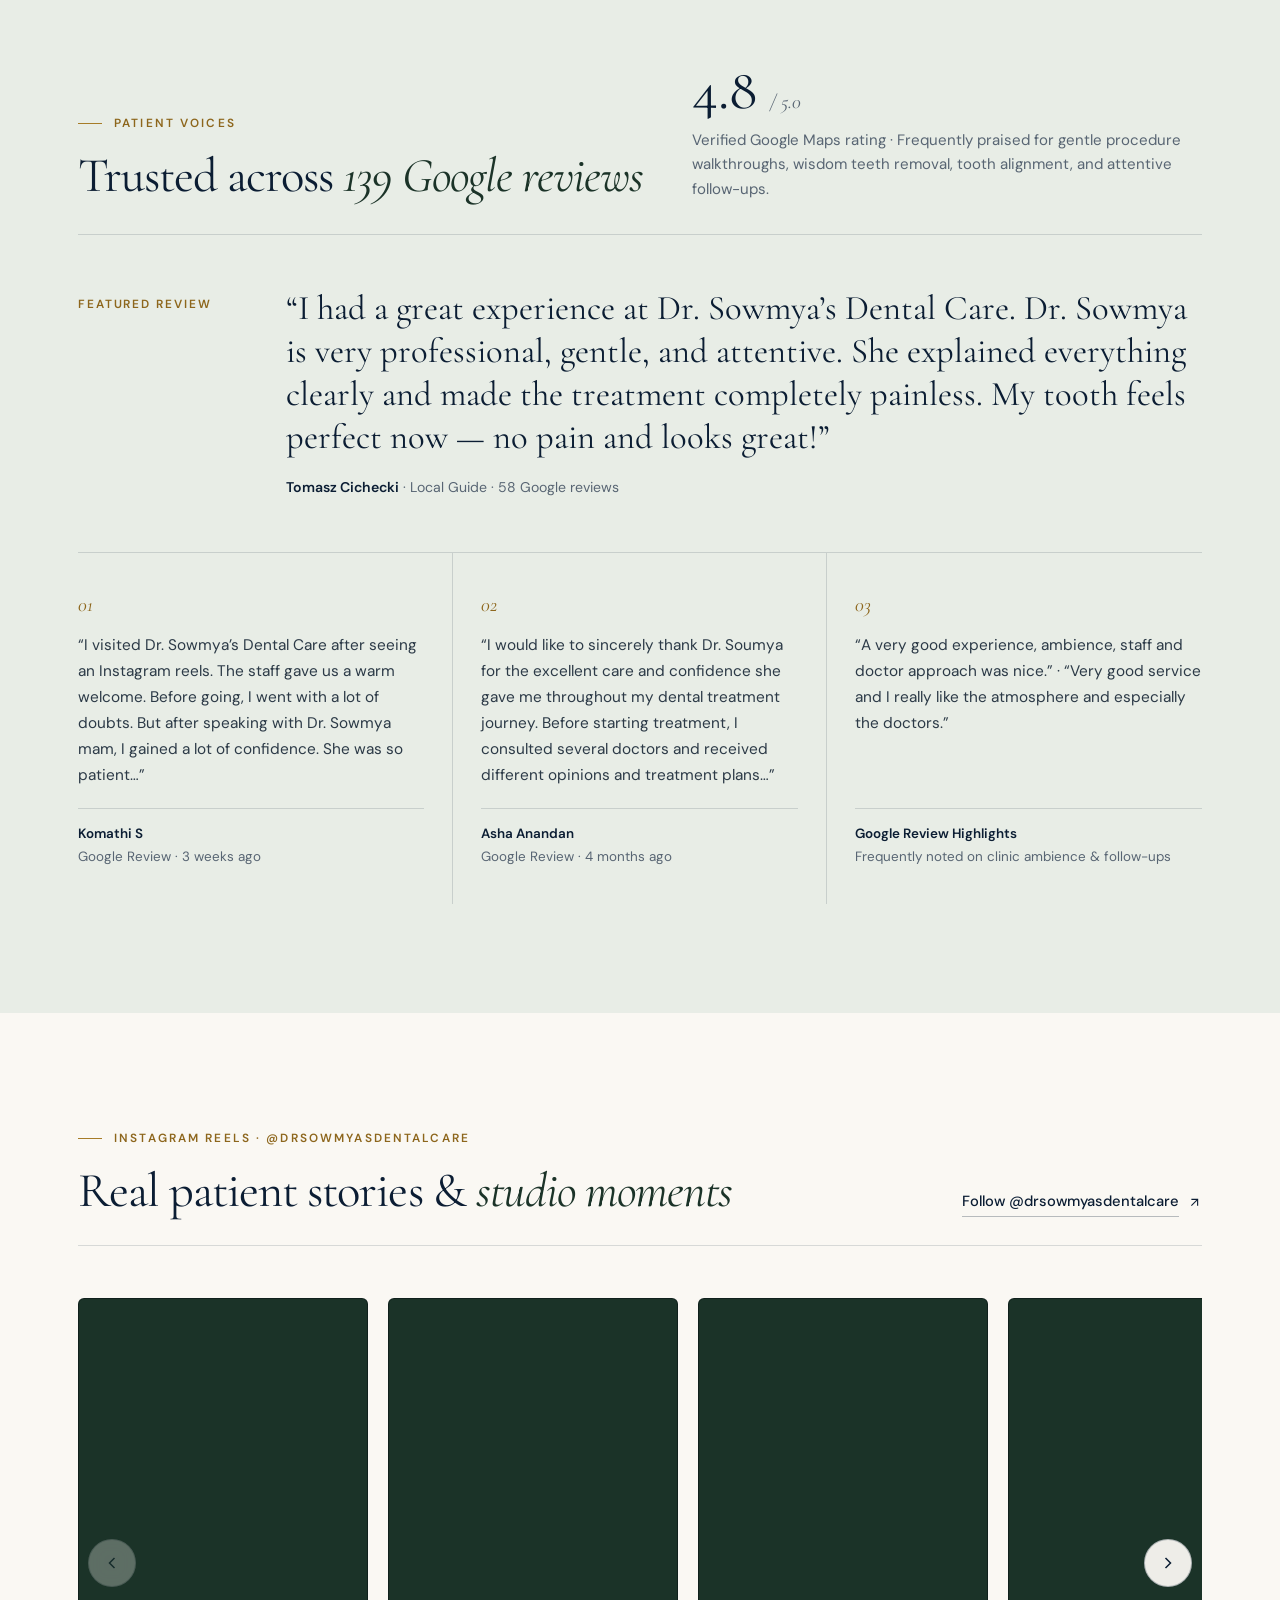
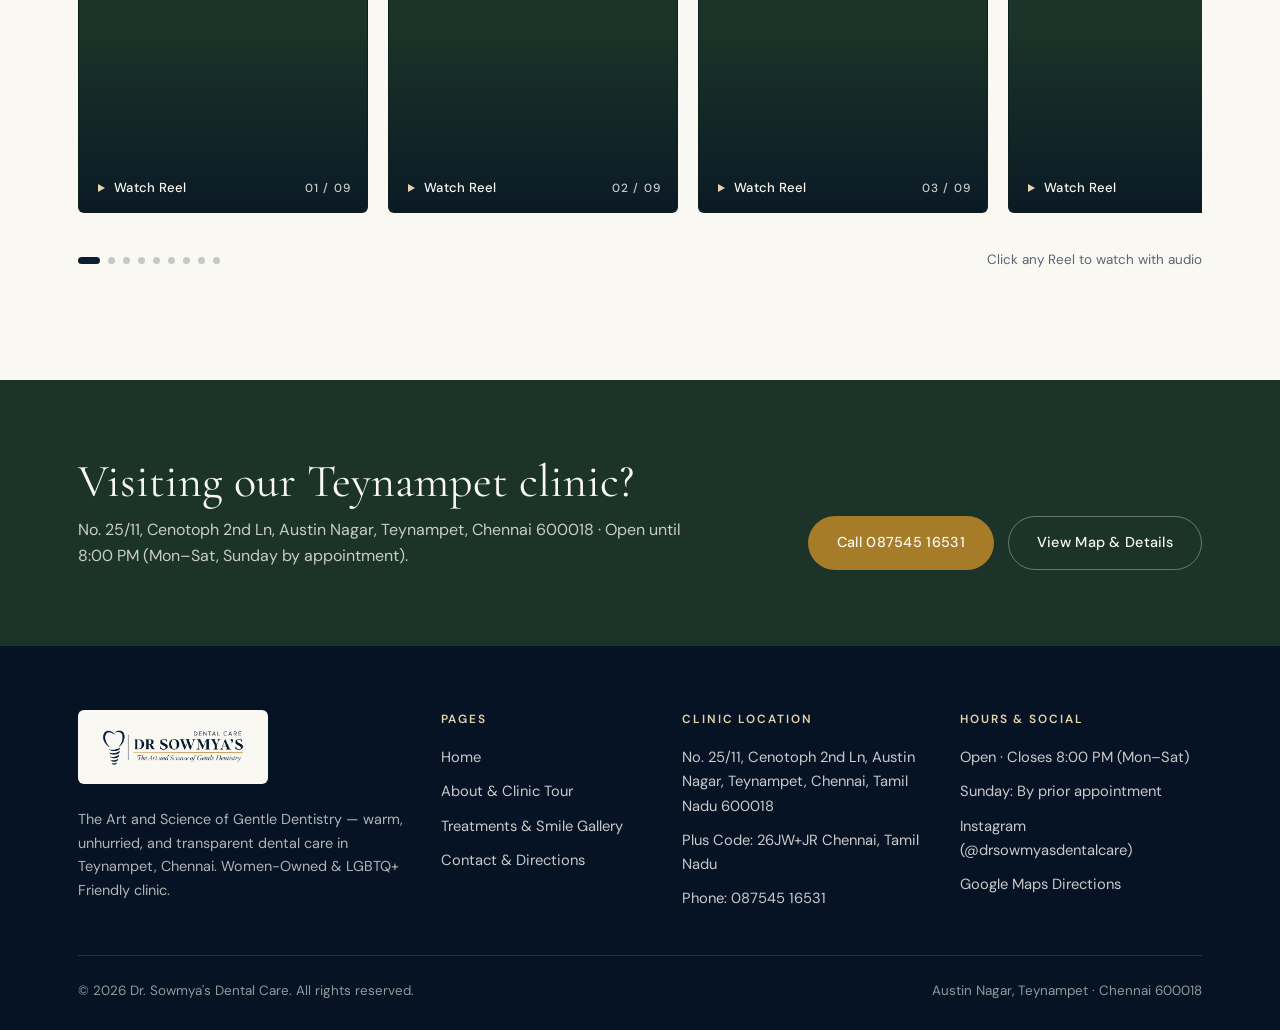
==== commit b8ced476: "Use enhanced clinic Before/After Smile Design photos in comparison slider" ====
--- a/index.html
+++ b/index.html
@@ -103,6 +103,19 @@
   <main id="main-content">
     <!-- Hero Inspired by Sunlit Curved Studio Reception -->
     <section class="hero-inspo">
+      <div class="hero-inspo-mobile-banner" aria-hidden="true">
+        <img
+          src="assets/hero-clinic-reception.jpg"
+          alt="Sunlit reception desk and tranquil treatment suite at Dr. Sowmya's Dental Care"
+          width="1376"
+          height="768"
+          loading="eager"
+        >
+        <svg class="hero-mobile-wave-cut" viewBox="0 0 390 48" preserveAspectRatio="none" aria-hidden="true">
+          <path d="M0,14 C115,50 265,-6 390,26 L390,48 L0,48 Z" fill="var(--paper)" />
+        </svg>
+      </div>
+
       <div class="hero-inspo-bg" aria-hidden="true">
         <div class="hero-inspo-photo-wrap">
           <img
@@ -159,16 +172,6 @@
             <a class="btn btn--outline-forest" href="treatments.html">
               <span>Explore Treatments</span>
             </a>
-          </div>
-
-          <div class="hero-inspo-mobile-photo">
-            <img
-              src="assets/hero-clinic-reception.jpg"
-              alt="Sunlit reception desk and tranquil treatment suite at Dr. Sowmya's Dental Care"
-              width="1376"
-              height="768"
-              loading="eager"
-            >
           </div>
 
           <ul class="hero-inspo-trust">
@@ -311,8 +314,8 @@
           <div class="ba-slider" data-ba-slider>
             <img
               class="ba-img"
-              src="assets/smile-after-demo.jpg"
-              alt="After conservative gap closure and natural smile brightening"
+              src="assets/smile-design-after.jpg"
+              alt="After Smile Design transformation showing closed midline gap and natural tooth alignment"
               width="1200"
               height="896"
               loading="lazy"
@@ -321,8 +324,8 @@
             <div class="ba-before-layer">
               <img
                 class="ba-img"
-                src="assets/smile-before-demo.jpg"
-                alt="Before dental treatment showing natural midline gap and mild enamel shade variation"
+                src="assets/smile-design-before.jpg"
+                alt="Before Smile Design treatment showing central midline gap and uneven tooth contour"
                 width="1200"
                 height="896"
                 loading="lazy"
@@ -351,7 +354,7 @@
           </div>
           <div class="ba-caption-bar">
             <span>Drag handle left or right to compare</span>
-            <span>Illustrative clinical demo</span>
+            <span>Smile Design Transformation · Gap Closure</span>
           </div>
         </div>
 
--- a/css/styles.css
+++ b/css/styles.css
@@ -645,7 +645,7 @@
   background-color: #FFFFFF;
 }
 
-.hero-inspo-mobile-photo {
+.hero-inspo-mobile-banner {
   display: none;
 }
 
@@ -2057,15 +2057,51 @@
   }
 
   .hero-inspo {
-    padding-bottom: 24px;
+    padding-bottom: 28px;
+    background: linear-gradient(180deg, var(--paper) 0%, var(--paper) 84%, rgba(53, 89, 68, 0.14) 100%);
+  }
+
+  .hero-inspo-mobile-banner {
+    display: block;
+    position: relative;
+    width: 100%;
+    height: 215px;
+    overflow: hidden;
+    background-color: var(--sage-wash);
+  }
+
+  .hero-inspo-mobile-banner img {
+    width: 100%;
+    height: 100%;
+    object-fit: cover;
+    object-position: center 42%;
+  }
+
+  .hero-mobile-wave-cut {
+    position: absolute;
+    left: 0;
+    right: 0;
+    bottom: -1px;
+    width: 100%;
+    height: 44px;
+    display: block;
+    pointer-events: none;
   }
 
   .hero-inspo-bg {
+    display: block;
+  }
+
+  .hero-inspo-photo-wrap {
     display: none;
   }
 
+  .hero-bottom-waves {
+    height: 92px;
+  }
+
   .hero-inspo-inner {
-    padding-top: 18px;
+    padding-top: 4px;
   }
 
   .hero-inspo-copy {
@@ -2080,8 +2116,8 @@
   }
 
   .hero-inspo-title {
-    font-size: clamp(2.15rem, 9.2vw, 2.75rem);
-    line-height: 1.04;
+    font-size: clamp(2.15rem, 9vw, 2.75rem);
+    line-height: 1.05;
   }
 
   .hero-inspo-subtitle {
@@ -2097,37 +2133,22 @@
   }
 
   .hero-inspo-ctas .btn {
-    padding: 11px 12px;
-    font-size: 0.84rem;
-  }
-
-  .hero-inspo-mobile-photo {
-    display: block;
-    margin-top: 18px;
-    border-radius: 16px;
-    overflow: hidden;
-    aspect-ratio: 16 / 9;
-    max-height: 210px;
-    border: 1px solid var(--rule);
-    box-shadow: 0 14px 30px rgba(27, 51, 40, 0.10);
-  }
-
-  .hero-inspo-mobile-photo img {
-    width: 100%;
-    height: 100%;
-    object-fit: cover;
-    object-position: center center;
+    padding: 12px 10px;
+    font-size: 0.85rem;
+    min-height: 46px;
   }
 
   .hero-inspo-trust {
-    margin-top: 18px;
+    margin-top: 20px;
+    padding-top: 16px;
+    border-top: 1px solid var(--rule);
     gap: 10px;
     max-width: 100%;
   }
 
   .hero-inspo-trust li {
     flex-direction: column;
-    gap: 4px;
+    gap: 5px;
   }
 
   .hero-inspo-trust svg {
@@ -2140,36 +2161,48 @@
   }
 
   .hero-inspo-trust span {
-    font-size: 0.69rem;
+    font-size: 0.7rem;
   }
 
   .hero-service-dock {
-    margin-top: 18px;
-    display: flex;
-    overflow-x: auto;
-    scroll-snap-type: x mandatory;
-    scrollbar-width: none;
-    padding: 12px 6px;
+    margin-top: 20px;
+    display: grid;
+    grid-template-columns: repeat(2, minmax(0, 1fr));
+    padding: 0;
     border-radius: 14px;
-  }
-
-  .hero-service-dock::-webkit-scrollbar {
-    display: none;
+    overflow: hidden;
   }
 
   .service-dock-item {
-    flex: 0 0 118px;
-    scroll-snap-align: start;
-    padding: 4px 10px;
+    flex-direction: row;
+    justify-content: flex-start;
+    text-align: left;
+    gap: 10px;
+    padding: 13px 14px;
+    min-height: 52px;
+    border-right: 1px solid rgba(33, 66, 49, 0.10);
+    border-bottom: 1px solid rgba(33, 66, 49, 0.10);
+  }
+
+  .service-dock-item:nth-child(2n) {
+    border-right: 0;
+  }
+
+  .service-dock-item:last-child {
+    grid-column: 1 / -1;
+    justify-content: center;
+    border-right: 0;
+    border-bottom: 0;
   }
 
   .service-dock-item svg {
-    width: 22px;
-    height: 22px;
+    width: 20px;
+    height: 20px;
+    flex-shrink: 0;
   }
 
   .service-dock-item span {
-    font-size: 0.76rem;
+    font-size: 0.8rem;
   }
 
   .editorial-link {
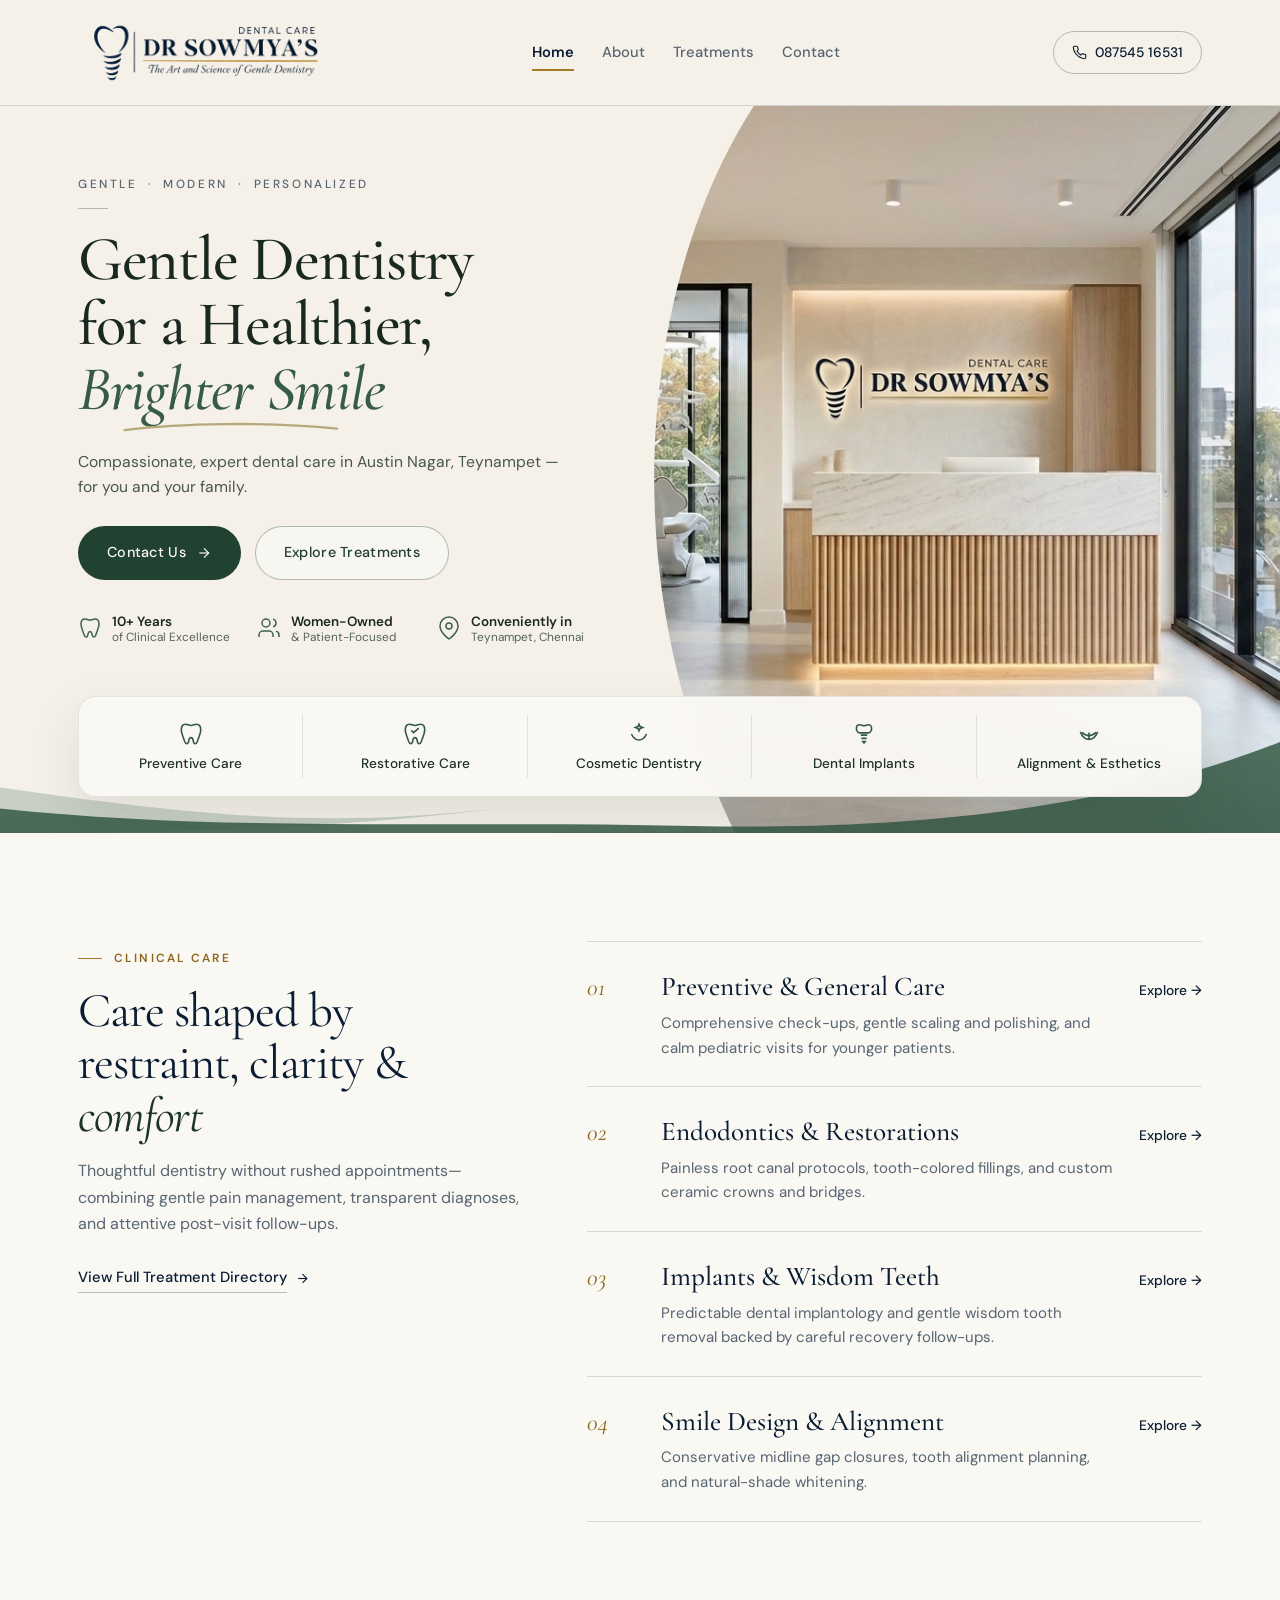
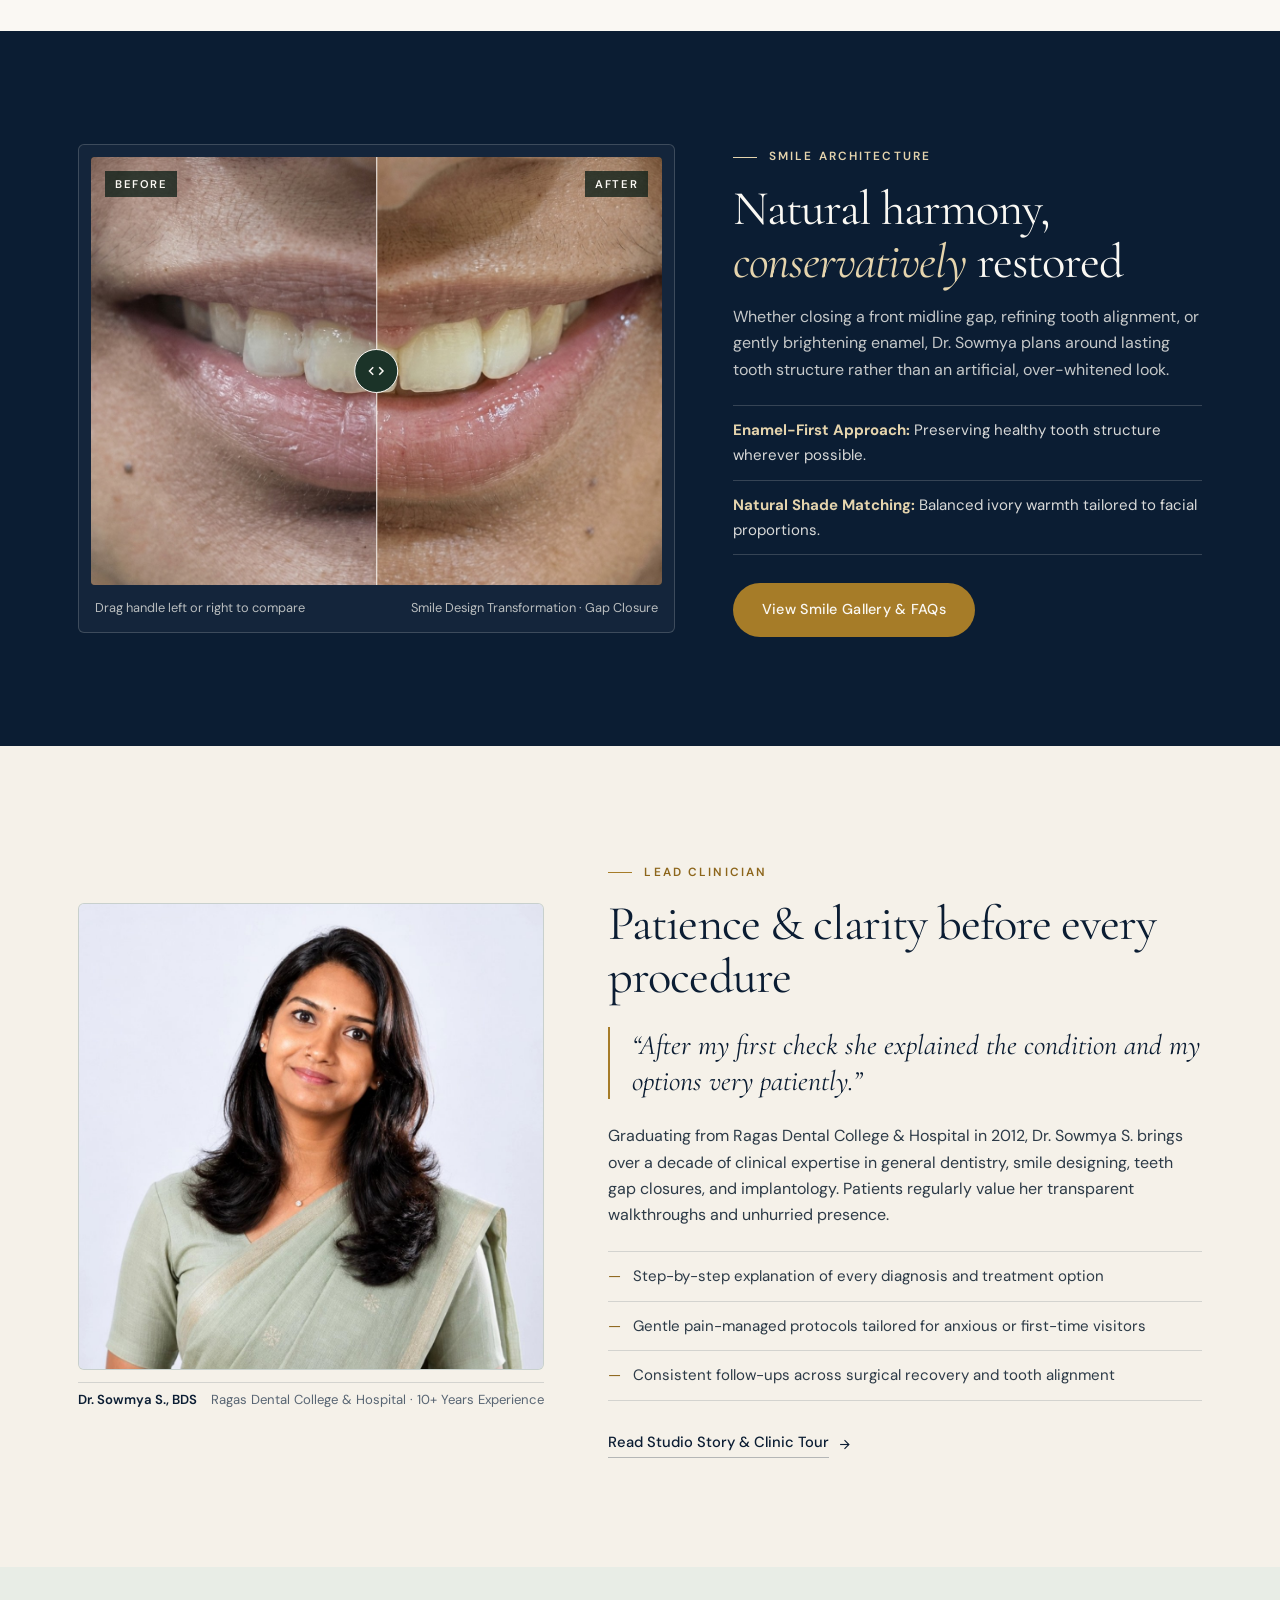
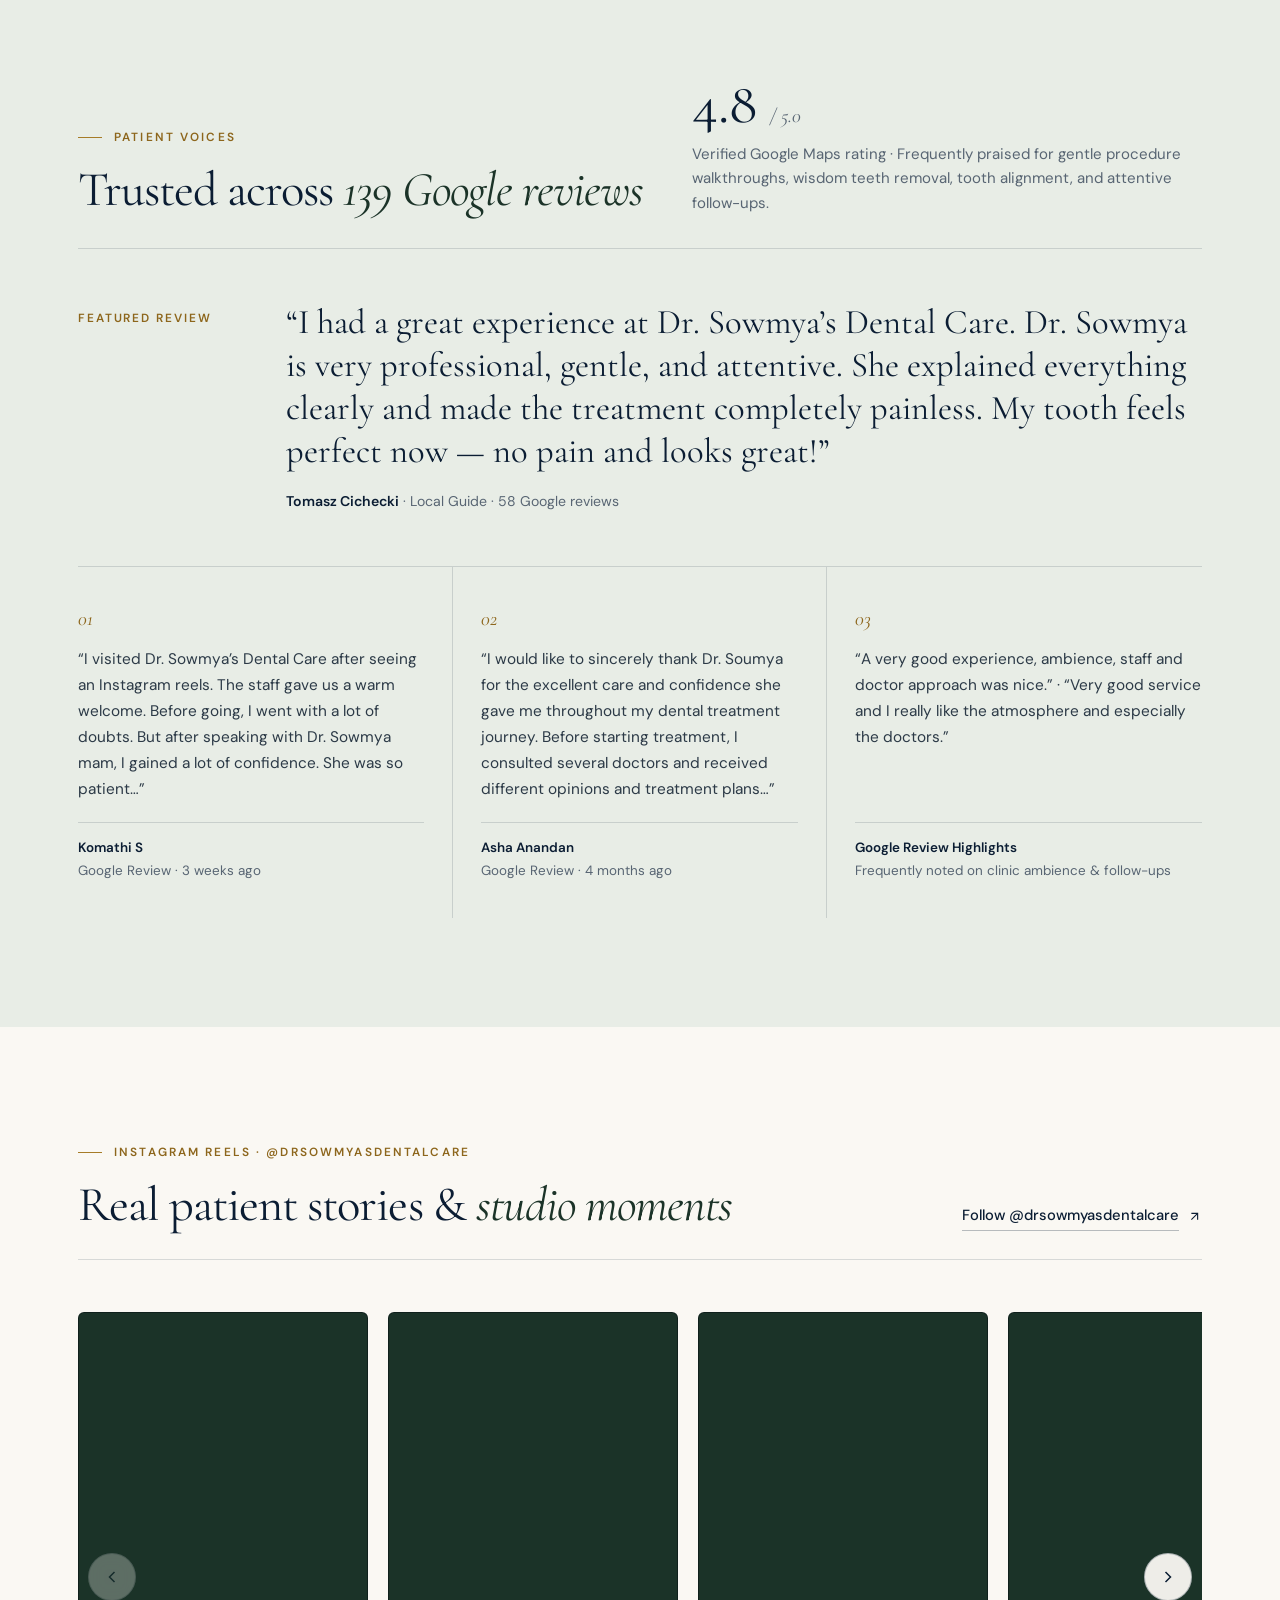
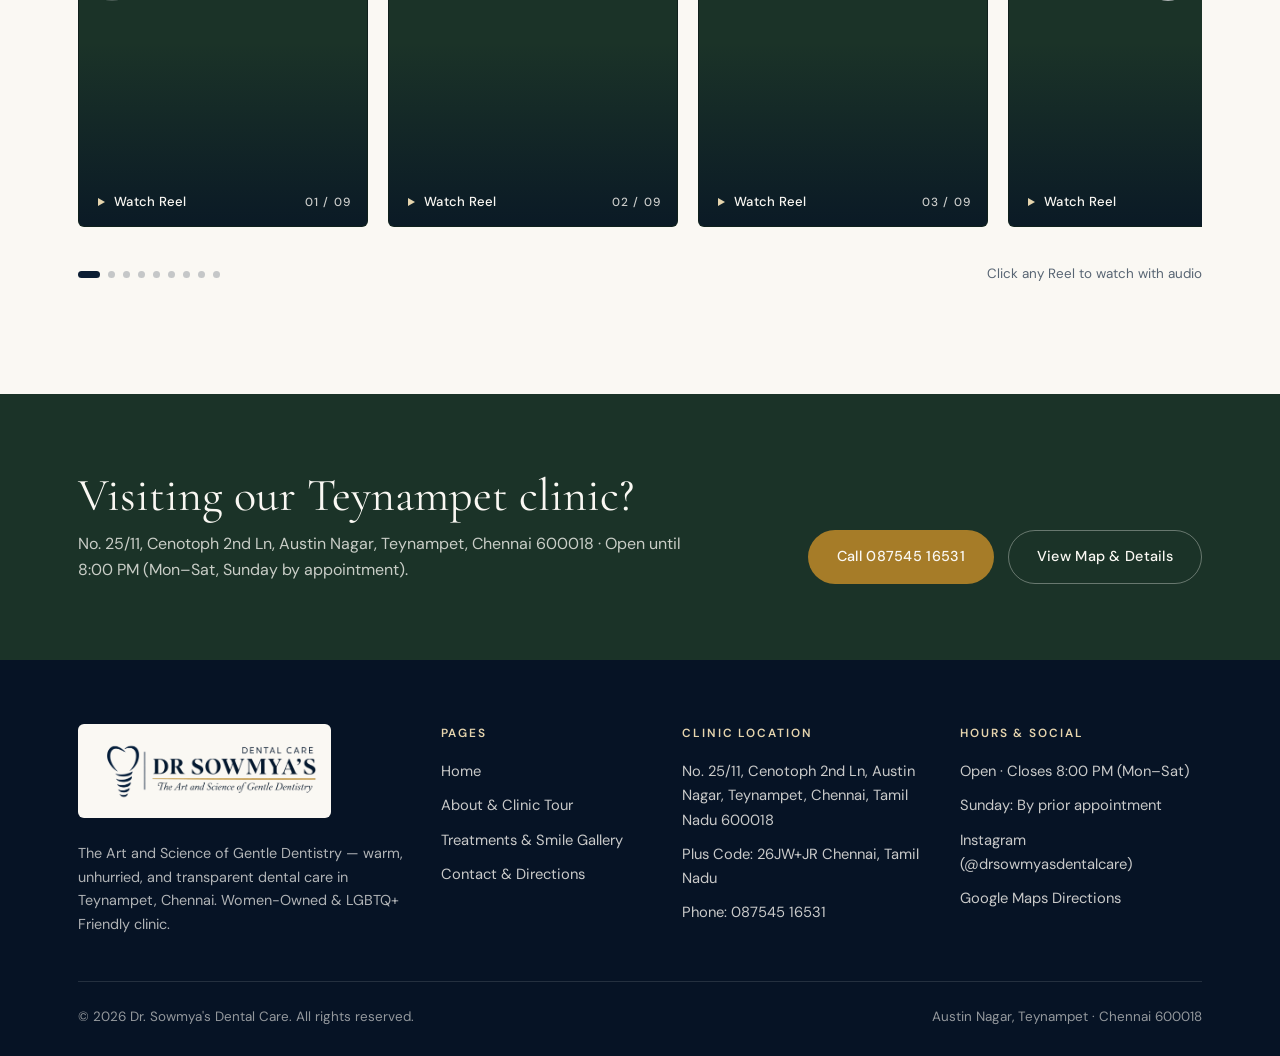
==== commit 8b34ff6c: "Use seamless floating 3D halo-lit wall sign and trimmed larger logo" ====
--- a/index.html
+++ b/index.html
@@ -69,7 +69,7 @@
   <header class="site-header" data-site-header>
     <div class="container header-inner">
       <a class="brand-link" href="index.html" aria-label="Dr. Sowmya's Dental Care Home">
-        <img class="brand-logo" src="assets/logo.png" alt="Dr. Sowmya's Dental Care — The Art and Science of Gentle Dentistry" width="2172" height="724">
+        <img class="brand-logo" src="assets/logo.png" alt="Dr. Sowmya's Dental Care — The Art and Science of Gentle Dentistry" width="2024" height="666">
       </a>
 
       <nav class="primary-nav" id="primary-nav" data-primary-nav aria-label="Primary Navigation">
@@ -555,7 +555,7 @@
       <div class="footer-grid">
         <div>
           <span class="footer-logo-wrap">
-            <img src="assets/logo.png" alt="Dr. Sowmya's Dental Care" width="2172" height="724">
+            <img src="assets/logo.png" alt="Dr. Sowmya's Dental Care" width="2024" height="666">
           </span>
           <p class="footer-about">
             The Art and Science of Gentle Dentistry — warm, unhurried, and transparent dental care in Teynampet, Chennai. Women-Owned &amp; LGBTQ+ Friendly clinic.
--- a/css/styles.css
+++ b/css/styles.css
@@ -39,7 +39,7 @@
   --container-max: 1220px;
   --radius-editorial: 6px;
   --radius-btn: 999px;
-  --header-height: 92px;
+  --header-height: 106px;
 
   /* Motion */
   --ease-editorial: cubic-bezier(0.22, 1, 0.36, 1);
@@ -402,8 +402,9 @@
 }
 
 .brand-logo {
-  height: 62px;
+  height: clamp(74px, 6.2vw, 88px);
   width: auto;
+  max-width: none;
   object-fit: contain;
 }
 
@@ -1898,7 +1899,7 @@
 }
 
 .footer-logo-wrap img {
-  height: 54px;
+  height: 74px;
   width: auto;
 }
 
@@ -1993,7 +1994,11 @@
 
 @media (max-width: 860px) {
   :root {
-    --header-height: 82px;
+    --header-height: 88px;
+  }
+
+  .brand-logo {
+    height: 70px;
   }
 
   .section {
@@ -2258,9 +2263,10 @@
 
 @media (max-width: 580px) {
   .brand-logo {
-    height: auto;
-    max-height: 48px;
-    max-width: 228px;
+    height: 68px;
+    max-height: 68px;
+    max-width: min(260px, 68vw);
+    width: auto;
   }
 
   .display-title {
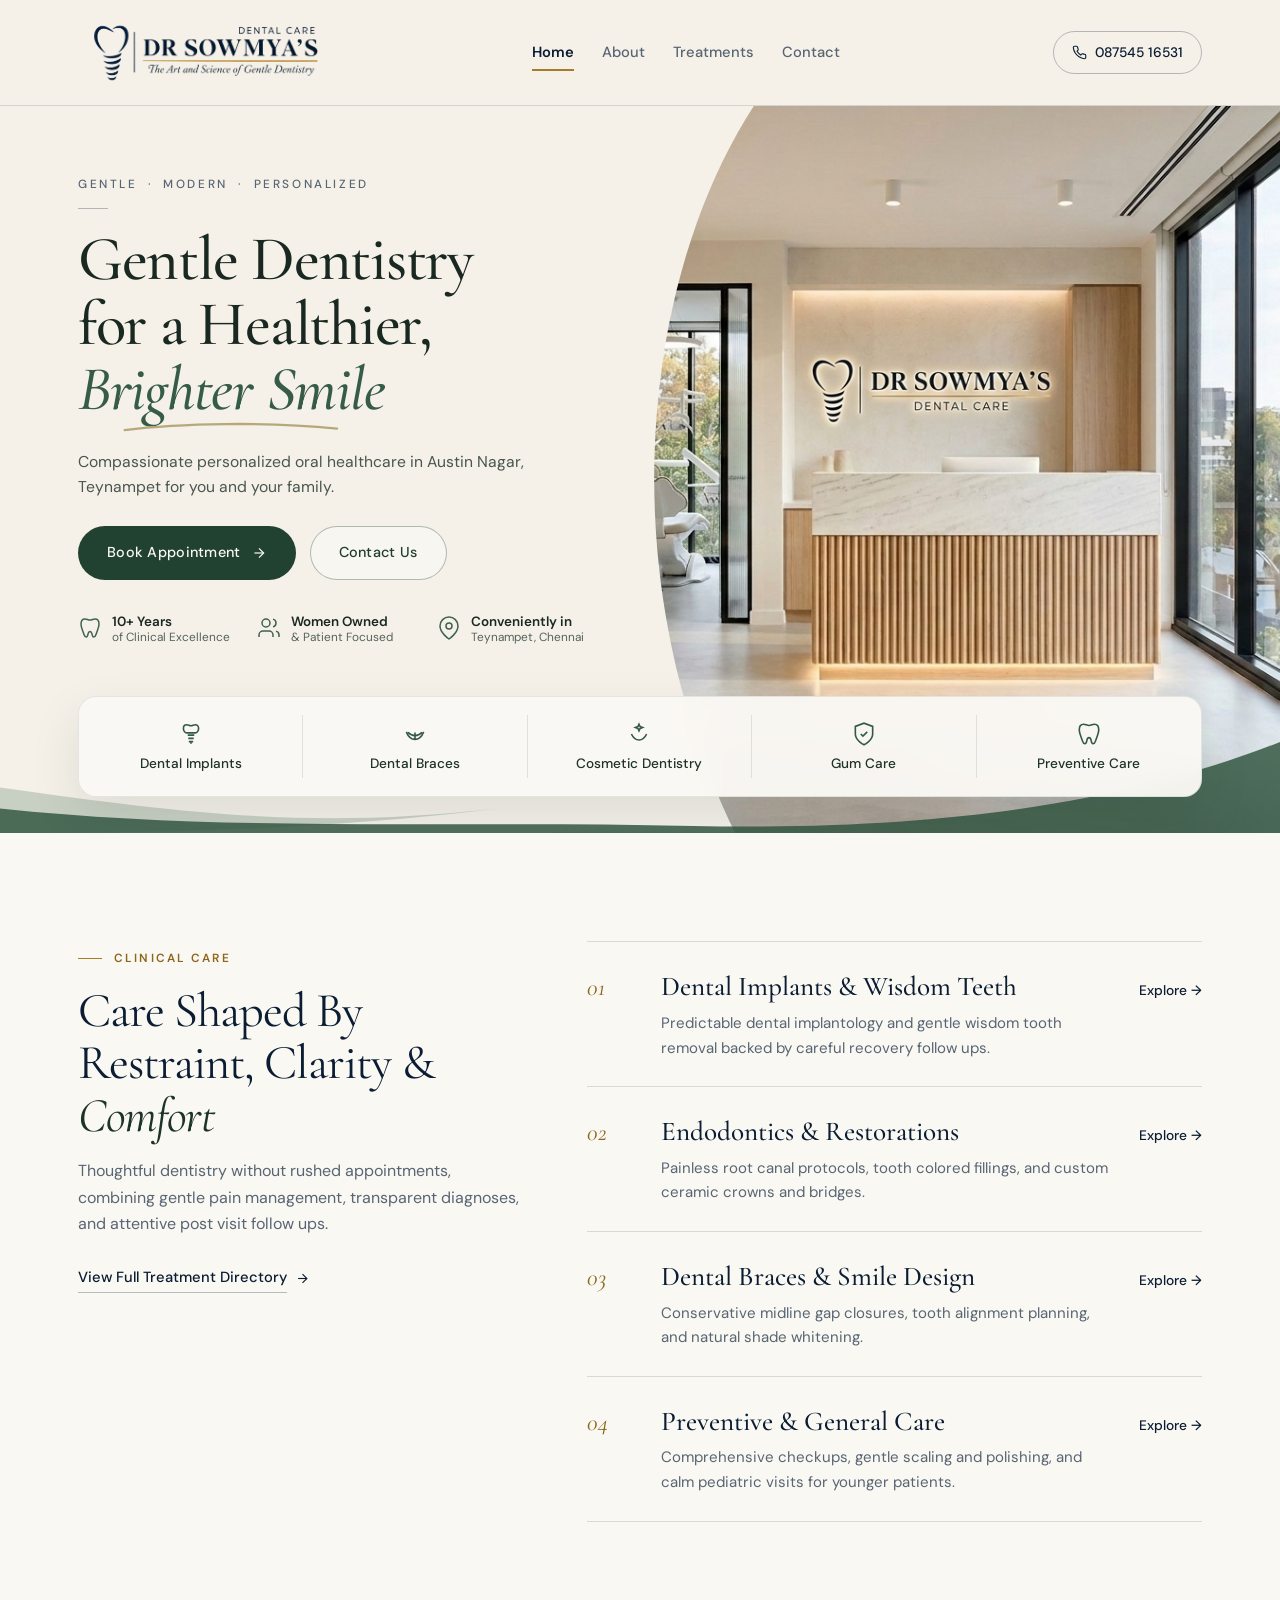
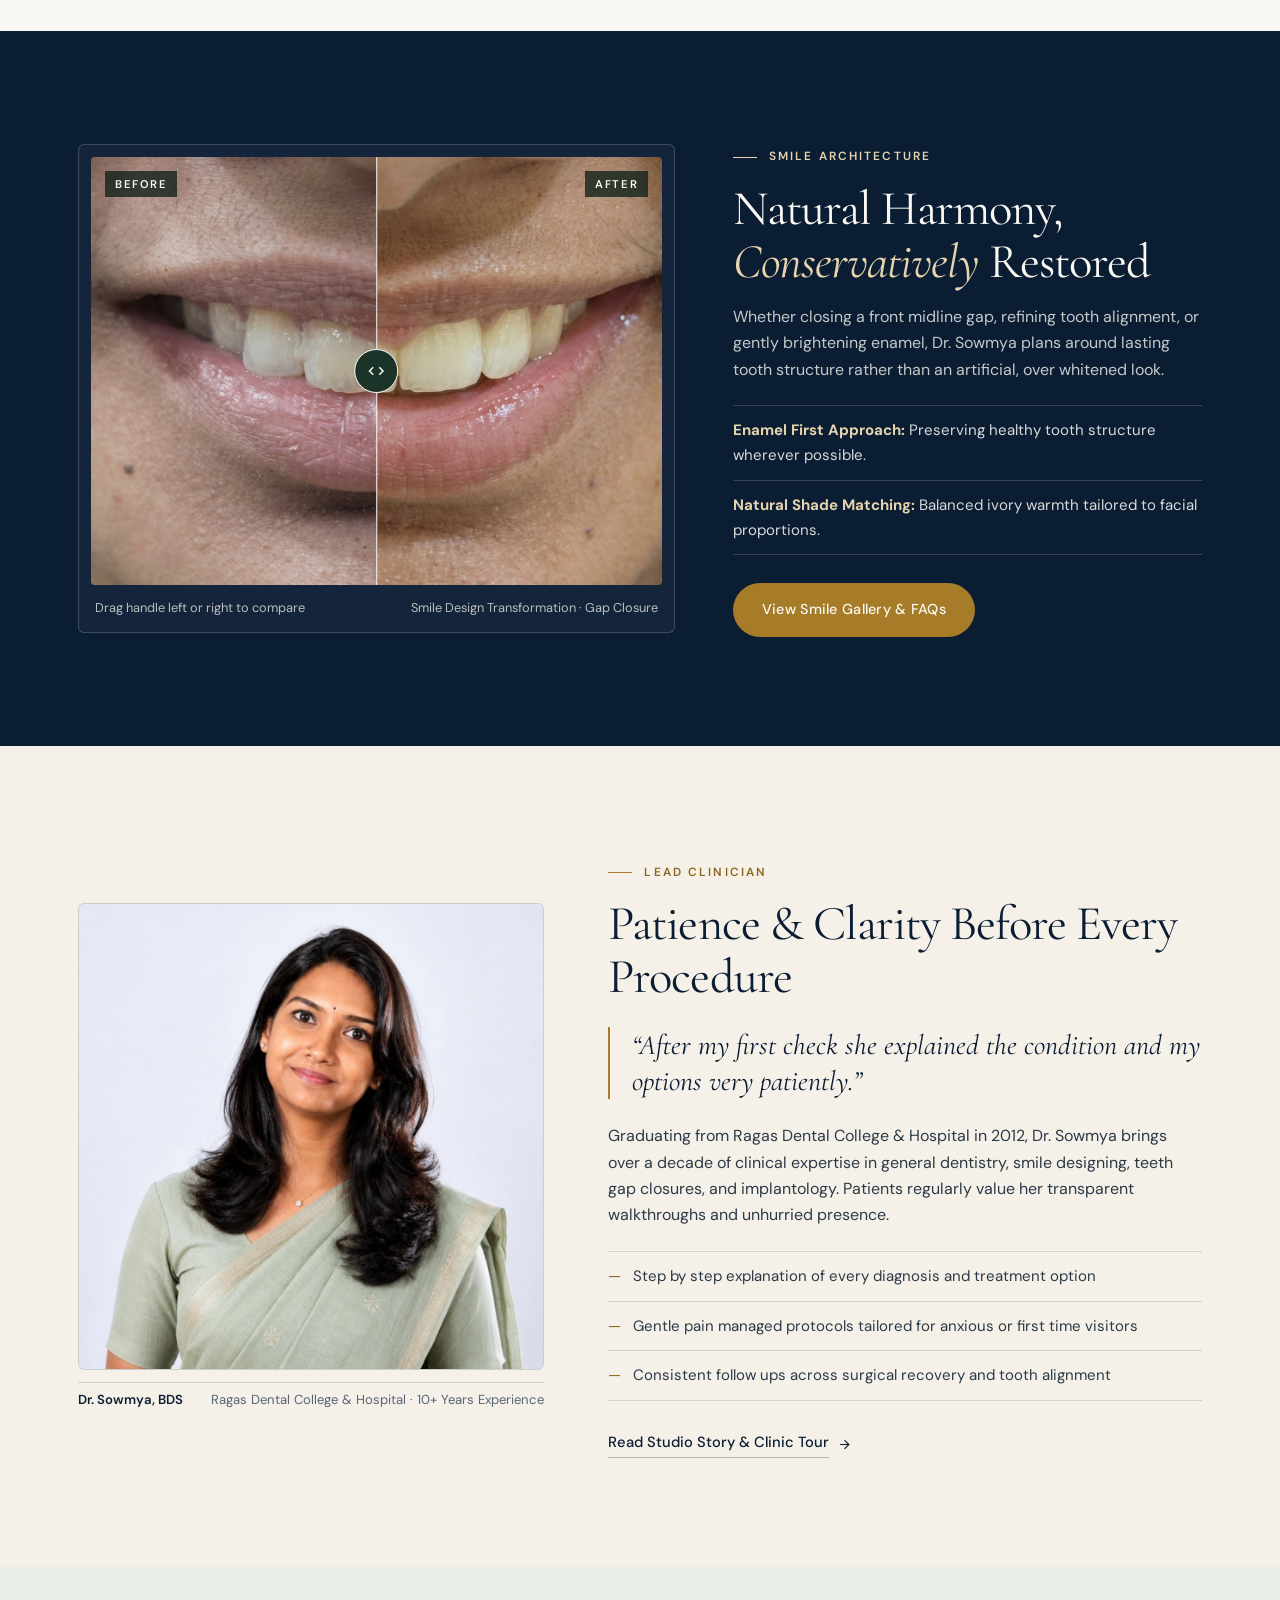
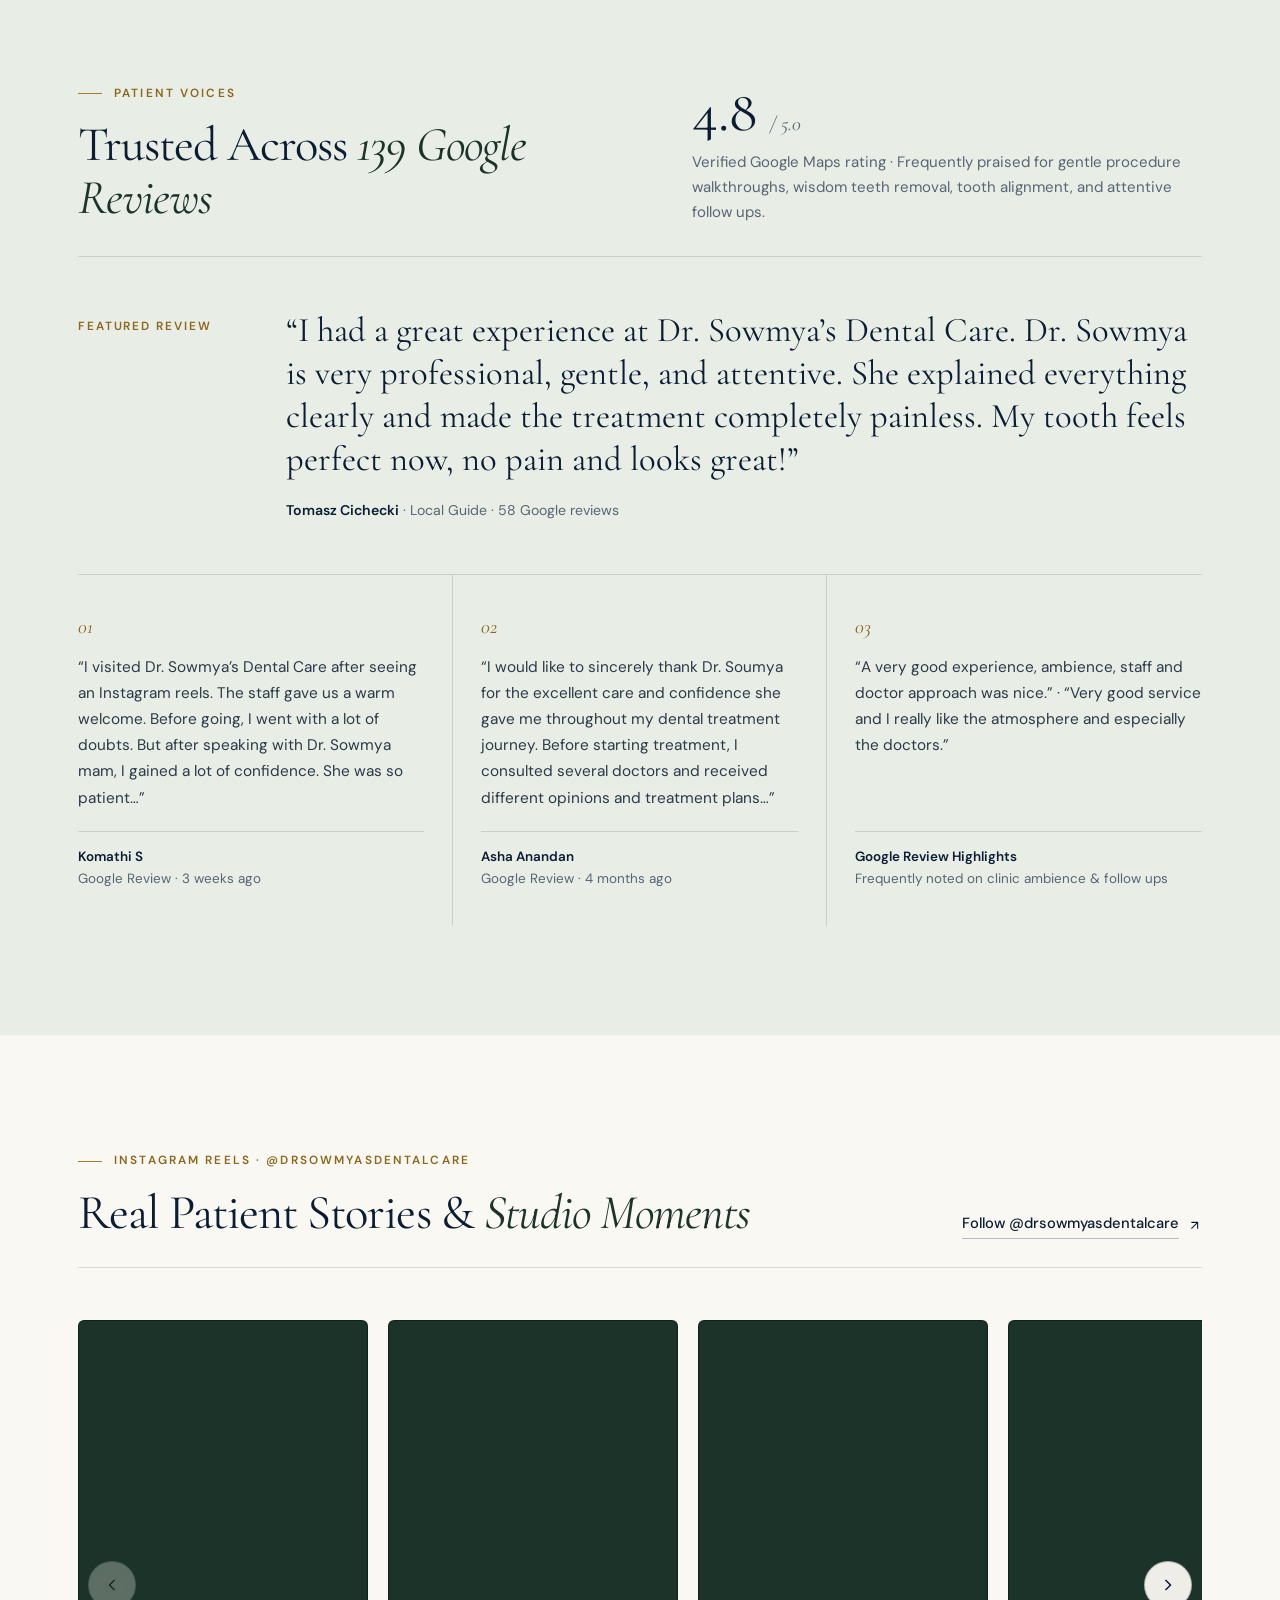
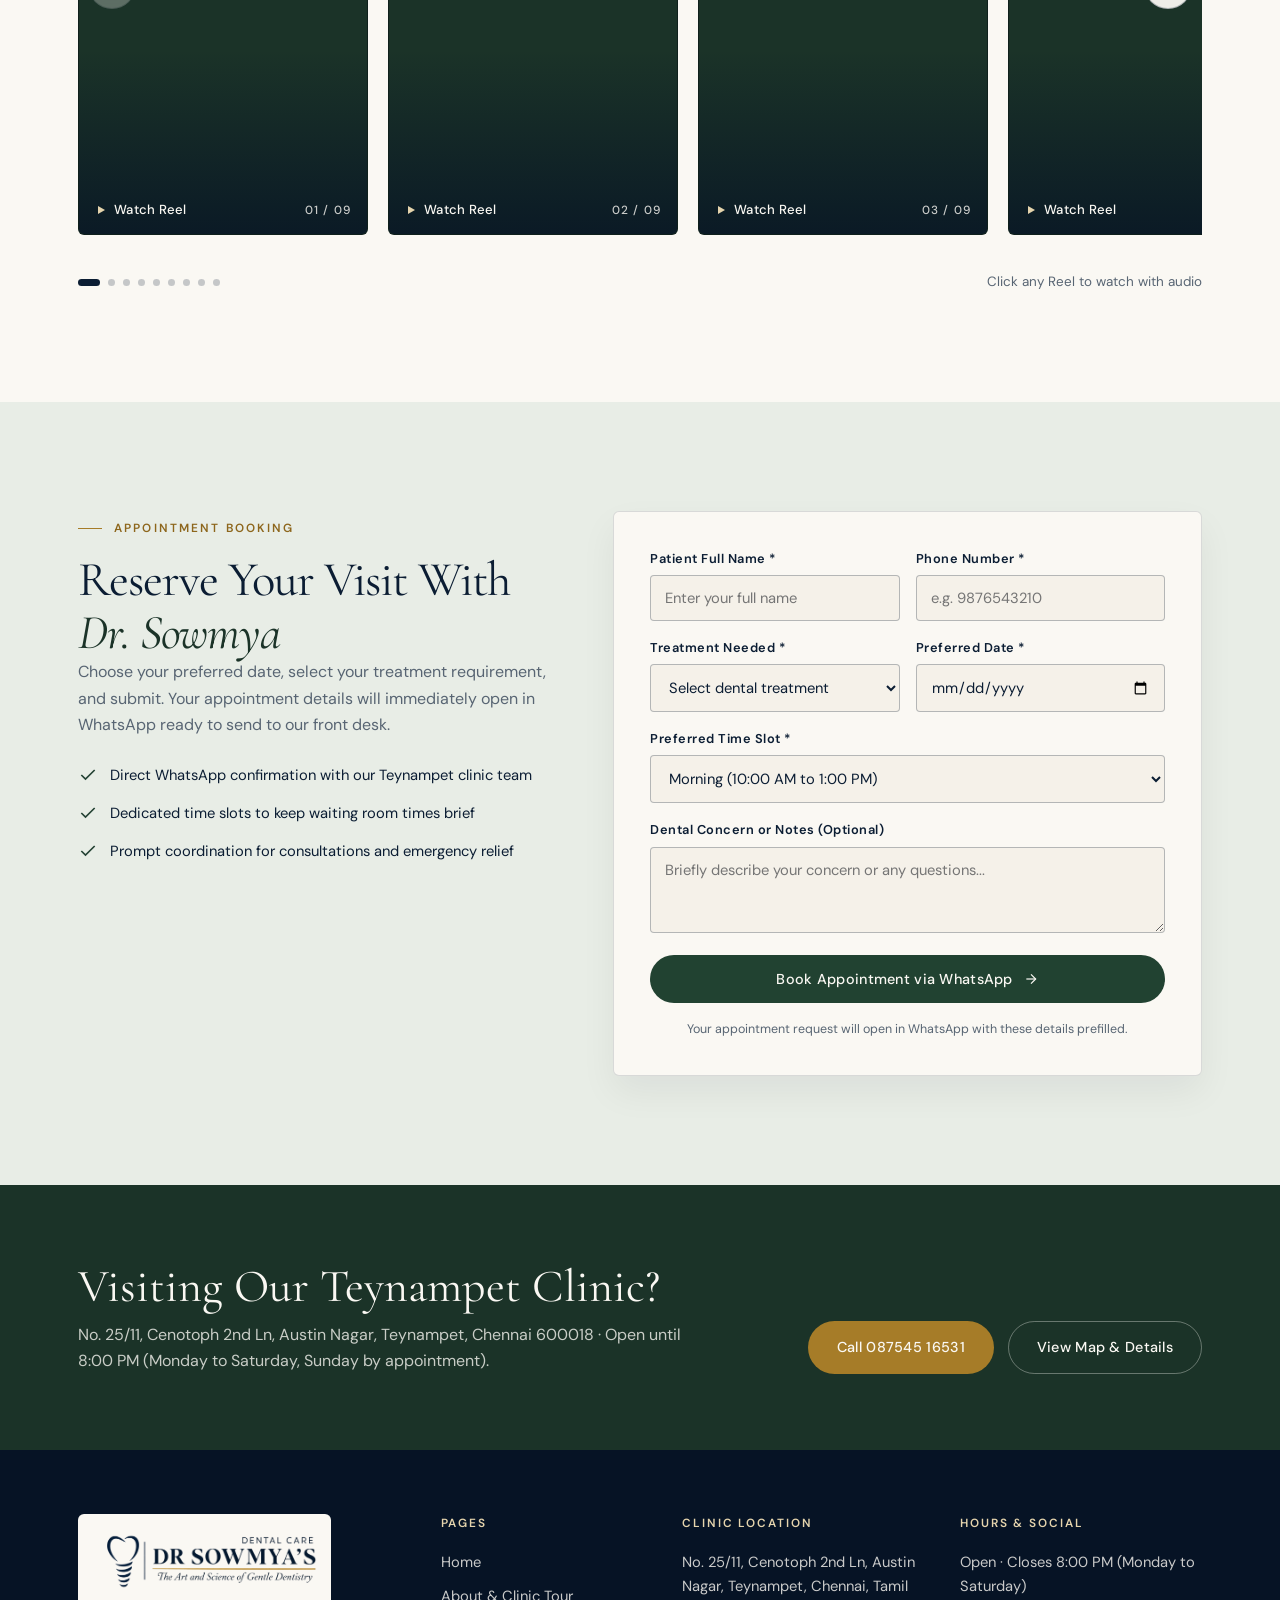
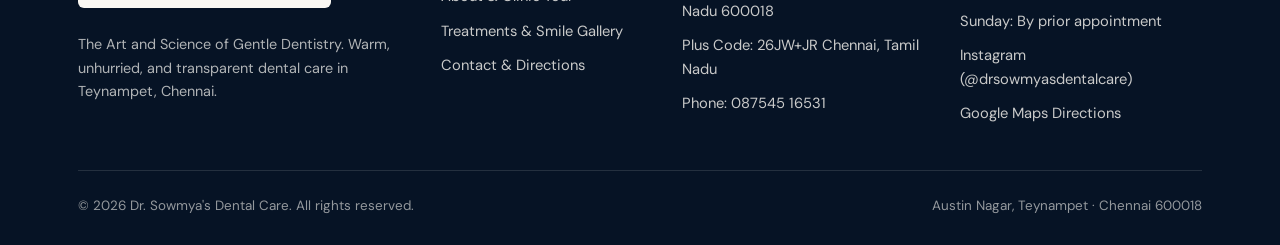
==== commit c46ec1e8: "Incorporate appointment booking form with WhatsApp redirection, update hero subtitle and CTAs, arran" ====
--- a/index.html
+++ b/index.html
@@ -11,7 +11,7 @@
   <!-- Open Graph -->
   <meta property="og:type" content="website">
   <meta property="og:title" content="Dr. Sowmya's Dental Care | The Art and Science of Gentle Dentistry">
-  <meta property="og:description" content="4.8★ rated dental studio in Austin Nagar, Teynampet, Chennai. Patient, unhurried dental care led by Dr. Sowmya S.">
+  <meta property="og:description" content="4.8★ rated dental studio in Austin Nagar, Teynampet, Chennai. Patient, unhurried dental care led by Dr. Sowmya.">
   <meta property="og:url" content="https://drsowmyasdentalcare.com/">
   <meta property="og:image" content="assets/hero-clinic-reception.jpg">
 
@@ -31,11 +31,11 @@
     "@type": "Dentist",
     "name": "Dr. Sowmya's Dental Care",
     "alternateName": "டாக்டர் சௌமியாஸ் டென்டல் கேர்",
-    "description": "The Art and Science of Gentle Dentistry. Patient-centered dental care in Austin Nagar, Teynampet, Chennai.",
+    "description": "The Art and Science of Gentle Dentistry. Patient centered dental care in Austin Nagar, Teynampet, Chennai.",
     "url": "https://drsowmyasdentalcare.com/",
     "logo": "https://drsowmyasdentalcare.com/assets/logo.png",
     "image": "https://drsowmyasdentalcare.com/assets/dr-sowmyas-dental-care-exterior-chennai.jpg",
-    "telephone": "+91-87545-16531",
+    "telephone": "+918754516531",
     "medicalSpecialty": "Dentistry",
     "address": {
       "@type": "PostalAddress",
@@ -69,7 +69,7 @@
   <header class="site-header" data-site-header>
     <div class="container header-inner">
       <a class="brand-link" href="index.html" aria-label="Dr. Sowmya's Dental Care Home">
-        <img class="brand-logo" src="assets/logo.png" alt="Dr. Sowmya's Dental Care — The Art and Science of Gentle Dentistry" width="2024" height="666">
+        <img class="brand-logo" src="assets/logo.png" alt="Dr. Sowmya's Dental Care. The Art and Science of Gentle Dentistry" width="2024" height="666">
       </a>
 
       <nav class="primary-nav" id="primary-nav" data-primary-nav aria-label="Primary Navigation">
@@ -158,19 +158,19 @@
           </h1>
 
           <p class="hero-inspo-subtitle">
-            Compassionate, expert dental care in Austin Nagar, Teynampet — for you and your family.
+            Compassionate personalized oral healthcare in Austin Nagar, Teynampet for you and your family.
           </p>
 
           <div class="hero-inspo-ctas">
-            <a class="btn btn--forest" href="contact.html">
-              <span>Contact Us</span>
+            <a class="btn btn--forest" href="#book-appointment" data-open-booking>
+              <span>Book Appointment</span>
               <svg viewBox="0 0 24 24" fill="none" stroke="currentColor" stroke-width="1.8" aria-hidden="true">
                 <line x1="5" y1="12" x2="19" y2="12"/>
                 <polyline points="12 5 19 12 12 19"/>
               </svg>
             </a>
-            <a class="btn btn--outline-forest" href="treatments.html">
-              <span>Explore Treatments</span>
+            <a class="btn btn--outline-forest" href="contact.html">
+              <span>Contact Us</span>
             </a>
           </div>
 
@@ -192,8 +192,8 @@
                 <path d="M16 3.13a4 4 0 0 1 0 7.75"/>
               </svg>
               <div>
-                <strong>Women-Owned</strong>
-                <span>&amp; Patient-Focused</span>
+                <strong>Women Owned</strong>
+                <span>&amp; Patient Focused</span>
               </div>
             </li>
             <li>
@@ -210,18 +210,20 @@
         </div>
 
         <nav class="hero-service-dock" aria-label="Featured Dental Services">
-          <a class="service-dock-item" href="treatments.html#preventive">
+          <a class="service-dock-item" href="treatments.html#surgical">
             <svg viewBox="0 0 24 24" fill="none" stroke="currentColor" stroke-width="1.5" aria-hidden="true">
-              <path d="M7 3c-2.5 0-4 2.2-4 5.2 0 3.2 1.8 6.4 3.1 10.6.4 1.3 1.4 2.2 2.2 2.2.8 0 1.4-1.2 1.8-3.4.3-1.4.8-2.2 1.9-2.2s1.6.8 1.9 2.2c.4 2.2 1 3.4 1.8 3.4.8 0 1.8-.9 2.2-2.2C19.2 14.6 21 11.4 21 8.2 21 5.2 19.5 3 17 3c-1.8 0-3.1 1.1-5 1.1S8.8 3 7 3z"/>
-            </svg>
-            <span>Preventive Care</span>
-          </a>
-          <a class="service-dock-item" href="treatments.html#restorative">
+              <path d="M8 3.5c-1.8 0-3 1.4-3 3.4 0 2.2 1.6 4.1 3.8 4.1h6.4C17.4 11 19 9.1 19 6.9c0-2-1.2-3.4-3-3.4-1.5 0-2.5.9-4 .9s-2.5-.9-4-.9z"/>
+              <path d="M9 13h6M9.5 16h5M10 19h4M12 19v2"/>
+            </svg>
+            <span>Dental Implants</span>
+          </a>
+          <a class="service-dock-item" href="treatments.html#cosmetic">
             <svg viewBox="0 0 24 24" fill="none" stroke="currentColor" stroke-width="1.5" aria-hidden="true">
-              <path d="M7 3c-2.5 0-4 2.2-4 5.2 0 3.2 1.8 6.4 3.1 10.6.4 1.3 1.4 2.2 2.2 2.2.8 0 1.4-1.2 1.8-3.4.3-1.4.8-2.2 1.9-2.2s1.6.8 1.9 2.2c.4 2.2 1 3.4 1.8 3.4.8 0 1.8-.9 2.2-2.2C19.2 14.6 21 11.4 21 8.2 21 5.2 19.5 3 17 3c-1.8 0-3.1 1.1-5 1.1S8.8 3 7 3z"/>
-              <path d="M8.5 8.5l2.2 2.2L15.5 6.5"/>
-            </svg>
-            <span>Restorative Care</span>
+              <path d="M4 10c2 5 5 7 8 7s6-2 8-7"/>
+              <path d="M5.5 10.5c2 2 4.3 3 6.5 3s4.5-1 6.5-3"/>
+              <line x1="12" y1="10.5" x2="12" y2="16.5"/>
+            </svg>
+            <span>Dental Braces</span>
           </a>
           <a class="service-dock-item" href="treatments.html#cosmetic">
             <svg viewBox="0 0 24 24" fill="none" stroke="currentColor" stroke-width="1.5" aria-hidden="true">
@@ -230,20 +232,18 @@
             </svg>
             <span>Cosmetic Dentistry</span>
           </a>
-          <a class="service-dock-item" href="treatments.html#surgical">
+          <a class="service-dock-item" href="treatments.html#preventive">
             <svg viewBox="0 0 24 24" fill="none" stroke="currentColor" stroke-width="1.5" aria-hidden="true">
-              <path d="M8 3.5c-1.8 0-3 1.4-3 3.4 0 2.2 1.6 4.1 3.8 4.1h6.4C17.4 11 19 9.1 19 6.9c0-2-1.2-3.4-3-3.4-1.5 0-2.5.9-4 .9s-2.5-.9-4-.9z"/>
-              <path d="M9 13h6M9.5 16h5M10 19h4M12 19v2"/>
-            </svg>
-            <span>Dental Implants</span>
-          </a>
-          <a class="service-dock-item" href="treatments.html#smile-gallery">
+              <path d="M12 22s8-4 8-10V5l-8-3-8 3v7c0 6 8 10 8 10z"/>
+              <path d="M9 12l2 2 4-4"/>
+            </svg>
+            <span>Gum Care</span>
+          </a>
+          <a class="service-dock-item" href="treatments.html#preventive">
             <svg viewBox="0 0 24 24" fill="none" stroke="currentColor" stroke-width="1.5" aria-hidden="true">
-              <path d="M4 10c2 5 5 7 8 7s6-2 8-7"/>
-              <path d="M5.5 10.5c2 2 4.3 3 6.5 3s4.5-1 6.5-3"/>
-              <line x1="12" y1="10.5" x2="12" y2="16.5"/>
-            </svg>
-            <span>Alignment &amp; Esthetics</span>
+              <path d="M7 3c-2.5 0-4 2.2-4 5.2 0 3.2 1.8 6.4 3.1 10.6.4 1.3 1.4 2.2 2.2 2.2.8 0 1.4-1.2 1.8-3.4.3-1.4.8-2.2 1.9-2.2s1.6.8 1.9 2.2c.4 2.2 1 3.4 1.8 3.4.8 0 1.8-.9 2.2-2.2C19.2 14.6 21 11.4 21 8.2 21 5.2 19.5 3 17 3c-1.8 0-3.1 1.1-5 1.1S8.8 3 7 3z"/>
+            </svg>
+            <span>Preventive Care</span>
           </a>
         </nav>
       </div>
@@ -254,9 +254,9 @@
       <div class="container disciplines-split">
         <div class="disciplines-intro" data-reveal>
           <span class="eyebrow">Clinical Care</span>
-          <h2 class="section-title">Care shaped by restraint, clarity &amp; <em>comfort</em></h2>
+          <h2 class="section-title">Care Shaped By Restraint, Clarity &amp; <em>Comfort</em></h2>
           <p class="lead-text">
-            Thoughtful dentistry without rushed appointments—combining gentle pain management, transparent diagnoses, and attentive post-visit follow-ups.
+            Thoughtful dentistry without rushed appointments, combining gentle pain management, transparent diagnoses, and attentive post visit follow ups.
           </p>
           <a class="editorial-link" href="treatments.html">
             <span>View Full Treatment Directory</span>
@@ -268,11 +268,11 @@
         </div>
 
         <div class="discipline-rows">
-          <a class="discipline-row" href="treatments.html#preventive" data-reveal>
+          <a class="discipline-row" href="treatments.html#surgical" data-reveal>
             <span class="discipline-num">01</span>
             <div class="discipline-body">
-              <h3>Preventive &amp; General Care</h3>
-              <p>Comprehensive check-ups, gentle scaling and polishing, and calm pediatric visits for younger patients.</p>
+              <h3>Dental Implants &amp; Wisdom Teeth</h3>
+              <p>Predictable dental implantology and gentle wisdom tooth removal backed by careful recovery follow ups.</p>
             </div>
             <span class="discipline-arrow">Explore →</span>
           </a>
@@ -281,25 +281,25 @@
             <span class="discipline-num">02</span>
             <div class="discipline-body">
               <h3>Endodontics &amp; Restorations</h3>
-              <p>Painless root canal protocols, tooth-colored fillings, and custom ceramic crowns and bridges.</p>
+              <p>Painless root canal protocols, tooth colored fillings, and custom ceramic crowns and bridges.</p>
             </div>
             <span class="discipline-arrow">Explore →</span>
           </a>
 
-          <a class="discipline-row" href="treatments.html#surgical" data-reveal data-reveal-delay="2">
+          <a class="discipline-row" href="treatments.html#cosmetic" data-reveal data-reveal-delay="2">
             <span class="discipline-num">03</span>
             <div class="discipline-body">
-              <h3>Implants &amp; Wisdom Teeth</h3>
-              <p>Predictable dental implantology and gentle wisdom tooth removal backed by careful recovery follow-ups.</p>
+              <h3>Dental Braces &amp; Smile Design</h3>
+              <p>Conservative midline gap closures, tooth alignment planning, and natural shade whitening.</p>
             </div>
             <span class="discipline-arrow">Explore →</span>
           </a>
 
-          <a class="discipline-row" href="treatments.html#cosmetic" data-reveal data-reveal-delay="3">
+          <a class="discipline-row" href="treatments.html#preventive" data-reveal data-reveal-delay="3">
             <span class="discipline-num">04</span>
             <div class="discipline-body">
-              <h3>Smile Design &amp; Alignment</h3>
-              <p>Conservative midline gap closures, tooth alignment planning, and natural-shade whitening.</p>
+              <h3>Preventive &amp; General Care</h3>
+              <p>Comprehensive checkups, gentle scaling and polishing, and calm pediatric visits for younger patients.</p>
             </div>
             <span class="discipline-arrow">Explore →</span>
           </a>
@@ -360,12 +360,12 @@
 
         <div data-reveal data-reveal-delay="1">
           <span class="eyebrow">Smile Architecture</span>
-          <h2 class="section-title">Natural harmony, <em>conservatively</em> restored</h2>
+          <h2 class="section-title">Natural Harmony, <em>Conservatively</em> Restored</h2>
           <p class="lead-text" style="margin-top: 16px;">
-            Whether closing a front midline gap, refining tooth alignment, or gently brightening enamel, Dr. Sowmya plans around lasting tooth structure rather than an artificial, over-whitened look.
+            Whether closing a front midline gap, refining tooth alignment, or gently brightening enamel, Dr. Sowmya plans around lasting tooth structure rather than an artificial, over whitened look.
           </p>
           <ul class="ba-notes">
-            <li><strong>Enamel-First Approach:</strong> Preserving healthy tooth structure wherever possible.</li>
+            <li><strong>Enamel First Approach:</strong> Preserving healthy tooth structure wherever possible.</li>
             <li><strong>Natural Shade Matching:</strong> Balanced ivory warmth tailored to facial proportions.</li>
           </ul>
           <a class="btn btn--gold" href="treatments.html#smile-gallery">View Smile Gallery &amp; FAQs</a>
@@ -380,7 +380,7 @@
           <div class="editorial-frame editorial-frame--square">
             <img
               src="assets/dr-sowmya-s-dentist-teynampet.jpg"
-              alt="Dr. Sowmya S., BDS — Lead Dentist at Dr. Sowmya's Dental Care, Teynampet, Chennai"
+              alt="Dr. Sowmya, BDS, Lead Dentist at Dr. Sowmya's Dental Care, Teynampet, Chennai"
               width="1080"
               height="1080"
               loading="lazy"
@@ -388,27 +388,27 @@
             >
           </div>
           <figcaption class="editorial-caption">
-            <strong>Dr. Sowmya S., BDS</strong>
+            <strong>Dr. Sowmya, BDS</strong>
             <span>Ragas Dental College &amp; Hospital · 10+ Years Experience</span>
           </figcaption>
         </figure>
 
         <div data-reveal data-reveal-delay="1">
           <span class="eyebrow">Lead Clinician</span>
-          <h2 class="section-title">Patience &amp; clarity before every procedure</h2>
+          <h2 class="section-title">Patience &amp; Clarity Before Every Procedure</h2>
 
           <blockquote class="quote-callout">
             “After my first check she explained the condition and my options very patiently.”
           </blockquote>
 
           <p>
-            Graduating from Ragas Dental College &amp; Hospital in 2012, Dr. Sowmya S. brings over a decade of clinical expertise in general dentistry, smile designing, teeth gap closures, and implantology. Patients regularly value her transparent walkthroughs and unhurried presence.
+            Graduating from Ragas Dental College &amp; Hospital in 2012, Dr. Sowmya brings over a decade of clinical expertise in general dentistry, smile designing, teeth gap closures, and implantology. Patients regularly value her transparent walkthroughs and unhurried presence.
           </p>
 
           <ul class="credentials-list">
-            <li>Step-by-step explanation of every diagnosis and treatment option</li>
-            <li>Gentle pain-managed protocols tailored for anxious or first-time visitors</li>
-            <li>Consistent follow-ups across surgical recovery and tooth alignment</li>
+            <li>Step by step explanation of every diagnosis and treatment option</li>
+            <li>Gentle pain managed protocols tailored for anxious or first time visitors</li>
+            <li>Consistent follow ups across surgical recovery and tooth alignment</li>
           </ul>
 
           <a class="editorial-link" href="about.html">
@@ -428,12 +428,12 @@
         <div class="reviews-header-row" data-reveal>
           <div>
             <span class="eyebrow">Patient Voices</span>
-            <h2 class="section-title">Trusted across <em>139 Google reviews</em></h2>
+            <h2 class="section-title">Trusted Across <em>139 Google Reviews</em></h2>
           </div>
           <div class="reviews-score-strip">
             <div class="reviews-big-score">4.8 <span>/ 5.0</span></div>
             <p class="reviews-summary-meta">
-              Verified Google Maps rating · Frequently praised for gentle procedure walkthroughs, wisdom teeth removal, tooth alignment, and attentive follow-ups.
+              Verified Google Maps rating · Frequently praised for gentle procedure walkthroughs, wisdom teeth removal, tooth alignment, and attentive follow ups.
             </p>
           </div>
         </div>
@@ -442,7 +442,7 @@
           <span class="featured-testimonial-label">Featured Review</span>
           <div>
             <blockquote class="featured-quote-text">
-              “I had a great experience at Dr. Sowmya’s Dental Care. Dr. Sowmya is very professional, gentle, and attentive. She explained everything clearly and made the treatment completely painless. My tooth feels perfect now — no pain and looks great!”
+              “I had a great experience at Dr. Sowmya’s Dental Care. Dr. Sowmya is very professional, gentle, and attentive. She explained everything clearly and made the treatment completely painless. My tooth feels perfect now, no pain and looks great!”
             </blockquote>
             <p class="featured-quote-author">
               <strong>Tomasz Cichecki</strong> · Local Guide · 58 Google reviews
@@ -486,7 +486,7 @@
             </div>
             <div class="editorial-review-meta">
               <strong>Google Review Highlights</strong>
-              <span>Frequently noted on clinic ambience &amp; follow-ups</span>
+              <span>Frequently noted on clinic ambience &amp; follow ups</span>
             </div>
           </article>
         </div>
@@ -499,7 +499,7 @@
         <div class="section-head-split" data-reveal>
           <div>
             <span class="eyebrow">Instagram Reels · @drsowmyasdentalcare</span>
-            <h2 class="section-title">Real patient stories &amp; <em>studio moments</em></h2>
+            <h2 class="section-title">Real Patient Stories &amp; <em>Studio Moments</em></h2>
           </div>
           <a class="editorial-link" href="https://www.instagram.com/drsowmyasdentalcare/reels/" target="_blank" rel="noopener noreferrer">
             <span>Follow @drsowmyasdentalcare</span>
@@ -533,13 +533,100 @@
       </div>
     </section>
 
+    <!-- Appointment Booking Section -->
+    <section class="section section--sage" id="book-appointment">
+      <div class="container booking-layout">
+        <div class="booking-copy" data-reveal>
+          <span class="eyebrow">Appointment Booking</span>
+          <h2 class="section-title">Reserve Your Visit With <em>Dr. Sowmya</em></h2>
+          <p class="lead-text">
+            Choose your preferred date, select your treatment requirement, and submit. Your appointment details will immediately open in WhatsApp ready to send to our front desk.
+          </p>
+          <ul class="booking-highlights">
+            <li>
+              <svg viewBox="0 0 24 24" fill="none" stroke="currentColor" stroke-width="2" aria-hidden="true">
+                <polyline points="20 6 9 17 4 12"/>
+              </svg>
+              <span>Direct WhatsApp confirmation with our Teynampet clinic team</span>
+            </li>
+            <li>
+              <svg viewBox="0 0 24 24" fill="none" stroke="currentColor" stroke-width="2" aria-hidden="true">
+                <polyline points="20 6 9 17 4 12"/>
+              </svg>
+              <span>Dedicated time slots to keep waiting room times brief</span>
+            </li>
+            <li>
+              <svg viewBox="0 0 24 24" fill="none" stroke="currentColor" stroke-width="2" aria-hidden="true">
+                <polyline points="20 6 9 17 4 12"/>
+              </svg>
+              <span>Prompt coordination for consultations and emergency relief</span>
+            </li>
+          </ul>
+        </div>
+
+        <div class="booking-card" data-reveal data-reveal-delay="1">
+          <form class="appointment-form" data-appointment-form>
+            <div class="form-row">
+              <div class="form-group">
+                <label for="book-name">Patient Full Name *</label>
+                <input type="text" id="book-name" name="patient_name" placeholder="Enter your full name" required autocomplete="name">
+              </div>
+              <div class="form-group">
+                <label for="book-phone">Phone Number *</label>
+                <input type="tel" id="book-phone" name="patient_phone" placeholder="e.g. 9876543210" required autocomplete="tel">
+              </div>
+            </div>
+            <div class="form-row">
+              <div class="form-group">
+                <label for="book-service">Treatment Needed *</label>
+                <select id="book-service" name="service" required>
+                  <option value="" disabled selected>Select dental treatment</option>
+                  <option value="Dental Implants">Dental Implants</option>
+                  <option value="Dental Braces">Dental Braces</option>
+                  <option value="Cosmetic Dentistry">Cosmetic Dentistry</option>
+                  <option value="Gum Care">Gum Care</option>
+                  <option value="Preventive Care">Preventive Care</option>
+                  <option value="Root Canal Treatment">Root Canal Treatment</option>
+                  <option value="General Consultation">General Consultation</option>
+                </select>
+              </div>
+              <div class="form-group">
+                <label for="book-date">Preferred Date *</label>
+                <input type="date" id="book-date" name="appointment_date" required>
+              </div>
+            </div>
+            <div class="form-group">
+              <label for="book-time">Preferred Time Slot *</label>
+              <select id="book-time" name="appointment_time" required>
+                <option value="Morning (10:00 AM to 1:00 PM)">Morning (10:00 AM to 1:00 PM)</option>
+                <option value="Afternoon (1:00 PM to 4:00 PM)">Afternoon (1:00 PM to 4:00 PM)</option>
+                <option value="Evening (4:00 PM to 8:00 PM)">Evening (4:00 PM to 8:00 PM)</option>
+              </select>
+            </div>
+            <div class="form-group">
+              <label for="book-notes">Dental Concern or Notes (Optional)</label>
+              <textarea id="book-notes" name="notes" rows="3" placeholder="Briefly describe your concern or any questions..."></textarea>
+            </div>
+            <button class="btn btn--forest btn--full" type="submit">
+              <span>Book Appointment via WhatsApp</span>
+              <svg viewBox="0 0 24 24" fill="none" stroke="currentColor" stroke-width="1.8" aria-hidden="true">
+                <line x1="5" y1="12" x2="19" y2="12"/>
+                <polyline points="12 5 19 12 12 19"/>
+              </svg>
+            </button>
+            <p class="form-disclaimer">Your appointment request will open in WhatsApp with these details prefilled.</p>
+          </form>
+        </div>
+      </div>
+    </section>
+
     <!-- Visit Band -->
     <section class="visit-band">
       <div class="container visit-band-inner" data-reveal>
         <div>
-          <h2>Visiting our Teynampet clinic?</h2>
+          <h2>Visiting Our Teynampet Clinic?</h2>
           <p>
-            No. 25/11, Cenotoph 2nd Ln, Austin Nagar, Teynampet, Chennai 600018 · Open until 8:00 PM (Mon–Sat, Sunday by appointment).
+            No. 25/11, Cenotoph 2nd Ln, Austin Nagar, Teynampet, Chennai 600018 · Open until 8:00 PM (Monday to Saturday, Sunday by appointment).
           </p>
         </div>
         <div class="visit-band-actions">
@@ -558,7 +645,7 @@
             <img src="assets/logo.png" alt="Dr. Sowmya's Dental Care" width="2024" height="666">
           </span>
           <p class="footer-about">
-            The Art and Science of Gentle Dentistry — warm, unhurried, and transparent dental care in Teynampet, Chennai. Women-Owned &amp; LGBTQ+ Friendly clinic.
+            The Art and Science of Gentle Dentistry. Warm, unhurried, and transparent dental care in Teynampet, Chennai.
           </p>
         </div>
 
@@ -584,7 +671,7 @@
         <div>
           <h2 class="footer-heading">Hours &amp; Social</h2>
           <ul class="footer-links">
-            <li>Open · Closes 8:00 PM (Mon–Sat)</li>
+            <li>Open · Closes 8:00 PM (Monday to Saturday)</li>
             <li>Sunday: By prior appointment</li>
             <li><a href="https://www.instagram.com/drsowmyasdentalcare/" target="_blank" rel="noopener noreferrer">Instagram (@drsowmyasdentalcare)</a></li>
             <li><a href="https://www.google.com/maps/search/?api=1&query=Dr.+Sowmya's+Dental+Care+Cenotoph+2nd+Ln+Teynampet+Chennai" target="_blank" rel="noopener noreferrer">Google Maps Directions</a></li>
--- a/css/styles.css
+++ b/css/styles.css
@@ -369,8 +369,188 @@
 }
 
 /* ==========================================================================
-   Header & Minimalist Navigation
+   Appointment Booking Section & Modal
    ========================================================================== */
+.booking-layout {
+  display: grid;
+  grid-template-columns: 1fr 1.25fr;
+  gap: clamp(32px, 5vw, 64px);
+  align-items: start;
+}
+
+.booking-copy {
+  max-width: 480px;
+}
+
+.booking-highlights {
+  margin-top: 24px;
+  display: flex;
+  flex-direction: column;
+  gap: 14px;
+}
+
+.booking-highlights li {
+  display: flex;
+  align-items: center;
+  gap: 12px;
+  font-size: 0.92rem;
+  color: var(--ink);
+}
+
+.booking-highlights svg {
+  width: 20px;
+  height: 20px;
+  color: var(--forest-800);
+  flex-shrink: 0;
+}
+
+.booking-card {
+  background: var(--paper-light);
+  border: 1px solid var(--rule);
+  border-radius: var(--radius-editorial);
+  padding: clamp(24px, 4vw, 36px);
+  box-shadow: 0 16px 36px rgba(6, 19, 37, 0.06);
+}
+
+.appointment-form {
+  display: flex;
+  flex-direction: column;
+  gap: 16px;
+}
+
+.form-row {
+  display: grid;
+  grid-template-columns: 1fr 1fr;
+  gap: 16px;
+}
+
+.form-group {
+  display: flex;
+  flex-direction: column;
+  gap: 6px;
+}
+
+.form-group label {
+  font-size: 0.8rem;
+  font-weight: 600;
+  letter-spacing: 0.04em;
+  color: var(--ink);
+}
+
+.form-group input,
+.form-group select,
+.form-group textarea {
+  width: 100%;
+  padding: 12px 14px;
+  border: 1px solid var(--rule-strong);
+  border-radius: 4px;
+  background-color: var(--paper);
+  color: var(--ink);
+  font-family: var(--font-sans);
+  font-size: 0.92rem;
+  transition: border-color 0.2s ease, box-shadow 0.2s ease;
+}
+
+.form-group input:focus,
+.form-group select:focus,
+.form-group textarea:focus {
+  outline: none;
+  border-color: var(--gold-500);
+  box-shadow: 0 0 0 3px rgba(166, 124, 40, 0.15);
+}
+
+.btn--full {
+  width: 100%;
+  justify-content: center;
+  min-height: 48px;
+  margin-top: 6px;
+}
+
+.form-disclaimer {
+  font-size: 0.78rem;
+  color: var(--ink-muted);
+  text-align: center;
+  margin: 0;
+}
+
+/* Modal */
+.booking-modal {
+  position: fixed;
+  inset: 0;
+  z-index: 2000;
+  display: flex;
+  align-items: center;
+  justify-content: center;
+  padding: 16px;
+  background-color: rgba(6, 19, 37, 0.65);
+  backdrop-filter: blur(8px);
+  -webkit-backdrop-filter: blur(8px);
+  opacity: 0;
+  visibility: hidden;
+  transition: opacity 0.25s ease, visibility 0.25s ease;
+}
+
+.booking-modal.is-open {
+  opacity: 1;
+  visibility: visible;
+}
+
+.booking-modal-content {
+  position: relative;
+  width: 100%;
+  max-width: 560px;
+  max-height: 90vh;
+  overflow-y: auto;
+  background: var(--paper-light);
+  border-radius: 12px;
+  border: 1px solid var(--rule);
+  padding: clamp(22px, 4vw, 32px);
+  box-shadow: 0 24px 60px rgba(0, 0, 0, 0.35);
+  transform: translateY(12px);
+  transition: transform 0.25s var(--ease-editorial);
+}
+
+.booking-modal.is-open .booking-modal-content {
+  transform: translateY(0);
+}
+
+.booking-modal-close {
+  position: absolute;
+  top: 18px;
+  right: 18px;
+  width: 36px;
+  height: 36px;
+  display: flex;
+  align-items: center;
+  justify-content: center;
+  border-radius: 50%;
+  border: 1px solid var(--rule);
+  background: var(--paper);
+  color: var(--ink);
+  cursor: pointer;
+  transition: background-color 0.2s;
+}
+
+.booking-modal-close:hover {
+  background-color: var(--sage-wash);
+}
+
+.booking-modal-header {
+  margin-bottom: 20px;
+  padding-right: 40px;
+}
+
+.booking-modal-header h2 {
+  font-family: var(--font-display);
+  font-size: 1.85rem;
+  color: var(--ink);
+  margin-bottom: 4px;
+}
+
+.booking-modal-header p {
+  font-size: 0.88rem;
+  color: var(--ink-muted);
+}
 .site-header {
   position: sticky;
   top: 0;
@@ -395,6 +575,10 @@
   gap: 24px;
 }
 
+.site-header.is-nav-open {
+  background-color: var(--paper-light);
+}
+
 .brand-link {
   display: inline-flex;
   align-items: center;
@@ -479,21 +663,57 @@
   color: var(--paper-light);
 }
 
+.nav-mobile-kicker,
+.nav-mobile-meta,
+.nav-backdrop {
+  display: none;
+}
+
+body.is-nav-open {
+  overflow: hidden;
+}
+
 .nav-toggle {
   display: none;
-  width: 44px;
-  height: 44px;
+  width: 42px;
+  height: 42px;
   align-items: center;
   justify-content: center;
-  border-radius: var(--radius-editorial);
-  border: 1px solid var(--rule-strong);
-  background: transparent;
+  border-radius: 999px;
+  border: 1px solid rgba(11, 29, 51, 0.22);
+  background: var(--paper-light);
   color: var(--ink);
+  transition: background-color 0.25s ease, border-color 0.25s ease, color 0.25s ease;
 }
 
 .nav-toggle svg {
-  width: 22px;
-  height: 22px;
+  width: 20px;
+  height: 20px;
+}
+
+.nav-toggle svg line {
+  transform-box: fill-box;
+  transform-origin: center;
+  transition: transform 0.26s var(--ease-editorial), opacity 0.18s ease;
+}
+
+.nav-toggle[aria-expanded="true"] {
+  background-color: var(--forest-900);
+  border-color: var(--forest-900);
+  color: var(--paper-light);
+}
+
+.nav-toggle[aria-expanded="true"] svg line:nth-child(1) {
+  transform: translateY(6px) rotate(45deg);
+}
+
+.nav-toggle[aria-expanded="true"] svg line:nth-child(2) {
+  opacity: 0;
+  transform: scaleX(0);
+}
+
+.nav-toggle[aria-expanded="true"] svg line:nth-child(3) {
+  transform: translateY(-6px) rotate(-45deg);
 }
 
 /* ==========================================================================
@@ -2019,20 +2239,78 @@
     display: inline-flex;
   }
 
+  .header-actions {
+    gap: 8px;
+  }
+
+  .header-actions .header-phone-link {
+    display: inline-flex;
+    position: relative;
+    width: 42px;
+    height: 42px;
+    padding: 0;
+    justify-content: center;
+    border-radius: 999px;
+    border-color: rgba(11, 29, 51, 0.22);
+    background-color: var(--paper-light);
+    color: var(--forest-900);
+  }
+
+  .header-actions .header-phone-link svg {
+    width: 17px;
+    height: 17px;
+  }
+
+  .header-actions .header-phone-link span {
+    position: absolute;
+    width: 1px;
+    height: 1px;
+    overflow: hidden;
+    clip-path: inset(50%);
+    white-space: nowrap;
+  }
+
+  .nav-backdrop {
+    display: block;
+    position: fixed;
+    inset: var(--header-height) 0 0 0;
+    z-index: 990;
+    background: rgba(6, 19, 37, 0.44);
+    backdrop-filter: blur(4px);
+    -webkit-backdrop-filter: blur(4px);
+    opacity: 0;
+    visibility: hidden;
+    pointer-events: none;
+    transition: opacity 0.25s ease, visibility 0.25s ease;
+  }
+
+  .nav-backdrop.is-open {
+    opacity: 1;
+    visibility: visible;
+    pointer-events: auto;
+  }
+
   .primary-nav {
     position: fixed;
     top: var(--header-height);
     left: 0;
     right: 0;
-    background-color: var(--paper-light);
-    border-bottom: 1px solid var(--rule);
-    padding: 20px clamp(20px, 4vw, 40px) 28px;
+    z-index: 1001;
+    max-height: calc(100dvh - var(--header-height));
+    overflow-y: auto;
+    background: linear-gradient(175deg, var(--forest-950) 0%, #152B20 100%);
+    color: var(--paper-light);
+    border-top: 1px solid rgba(166, 124, 40, 0.35);
+    border-bottom: 1px solid rgba(250, 248, 243, 0.14);
+    border-radius: 0 0 22px 22px;
+    box-shadow: 0 28px 54px rgba(6, 19, 37, 0.36);
+    padding: 18px clamp(20px, 5vw, 36px) 24px;
     flex-direction: column;
     align-items: stretch;
     opacity: 0;
     visibility: hidden;
-    transform: translateY(-8px);
-    transition: opacity 0.25s ease, transform 0.25s var(--ease-editorial), visibility 0.25s ease;
+    transform: translateY(-10px);
+    transition: opacity 0.26s ease, transform 0.28s var(--ease-editorial), visibility 0.26s ease;
   }
 
   .primary-nav.is-open {
@@ -2041,24 +2319,136 @@
     transform: translateY(0);
   }
 
+  .nav-mobile-kicker {
+    display: flex;
+    align-items: center;
+    justify-content: space-between;
+    font-size: 0.68rem;
+    font-weight: 600;
+    letter-spacing: 0.17em;
+    text-transform: uppercase;
+    color: var(--gold-200);
+    padding-bottom: 12px;
+    border-bottom: 1px solid rgba(250, 248, 243, 0.12);
+  }
+
   .nav-list {
+    counter-reset: mobile-nav;
     flex-direction: column;
     align-items: stretch;
-    gap: 6px;
+    width: 100%;
+    gap: 0;
+  }
+
+  .nav-list li {
+    width: 100%;
   }
 
   .nav-link {
-    padding: 12px 4px;
+    display: flex;
+    width: 100%;
+    align-items: center;
+    gap: 14px;
+    padding: 15px 4px;
+    font-family: var(--font-display);
+    font-size: 1.85rem;
+    font-weight: 500;
+    line-height: 1.15;
+    letter-spacing: -0.01em;
+    color: rgba(250, 248, 243, 0.9);
+    border-bottom: 1px solid rgba(250, 248, 243, 0.12);
+    transition: color 0.2s ease, padding-left 0.2s var(--ease-editorial);
+  }
+
+  .nav-link::before {
+    counter-increment: mobile-nav;
+    content: "0" counter(mobile-nav);
+    font-family: var(--font-sans);
+    font-size: 0.72rem;
+    font-weight: 600;
+    letter-spacing: 0.14em;
+    color: var(--gold-200);
+    opacity: 0.72;
+    min-width: 22px;
+  }
+
+  .nav-link::after,
+  .nav-link.is-active::after {
+    content: "\2192";
+    position: static;
+    display: inline;
+    width: auto;
+    height: auto;
+    background: transparent;
+    margin-left: auto;
+    font-family: var(--font-sans);
     font-size: 1.05rem;
-    border-bottom: 1px solid var(--rule);
+    font-weight: 400;
+    color: rgba(250, 248, 243, 0.36);
+  }
+
+  .nav-link:hover {
+    color: var(--paper-light);
+  }
+
+  .nav-link.is-active {
+    color: var(--gold-200);
+    font-style: italic;
+    font-weight: 500;
+    padding-left: 10px;
+    box-shadow: inset 2px 0 0 var(--gold-500);
   }
 
   .nav-link.is-active::after {
-    display: none;
-  }
-
-  .header-actions .header-phone-link {
-    display: none;
+    color: var(--gold-200);
+  }
+
+  .nav-mobile-meta {
+    display: grid;
+    gap: 12px;
+    margin-top: 16px;
+  }
+
+  .nav-mobile-address {
+    font-size: 0.78rem;
+    color: rgba(250, 248, 243, 0.66);
+    line-height: 1.45;
+  }
+
+  .nav-drawer-actions {
+    display: grid;
+    grid-template-columns: 1fr 1fr;
+    gap: 10px;
+  }
+
+  .nav-drawer-btn {
+    display: inline-flex;
+    align-items: center;
+    justify-content: center;
+    gap: 8px;
+    min-height: 44px;
+    padding: 10px 14px;
+    border-radius: var(--radius-btn);
+    font-size: 0.84rem;
+    font-weight: 600;
+    transition: transform 0.2s ease, background-color 0.2s ease, border-color 0.2s ease;
+  }
+
+  .nav-drawer-btn svg {
+    width: 16px;
+    height: 16px;
+    flex-shrink: 0;
+  }
+
+  .nav-drawer-btn--primary {
+    background-color: var(--gold-200);
+    color: var(--forest-950);
+  }
+
+  .nav-drawer-btn--outline {
+    border: 1px solid rgba(229, 212, 173, 0.38);
+    background-color: rgba(250, 248, 243, 0.06);
+    color: var(--paper-light);
   }
 
   .hero-inspo {
@@ -2217,6 +2607,7 @@
   .split-grid,
   .ba-showcase,
   .contact-layout,
+  .booking-layout,
   .reviews-header-row,
   .featured-testimonial,
   .editorial-cols-3,
@@ -2262,10 +2653,15 @@
 }
 
 @media (max-width: 580px) {
+  .form-row {
+    grid-template-columns: 1fr;
+    gap: 14px;
+  }
+
   .brand-logo {
-    height: 68px;
+    height: clamp(56px, 16vw, 68px);
     max-height: 68px;
-    max-width: min(260px, 68vw);
+    max-width: min(230px, 58vw);
     width: auto;
   }
 
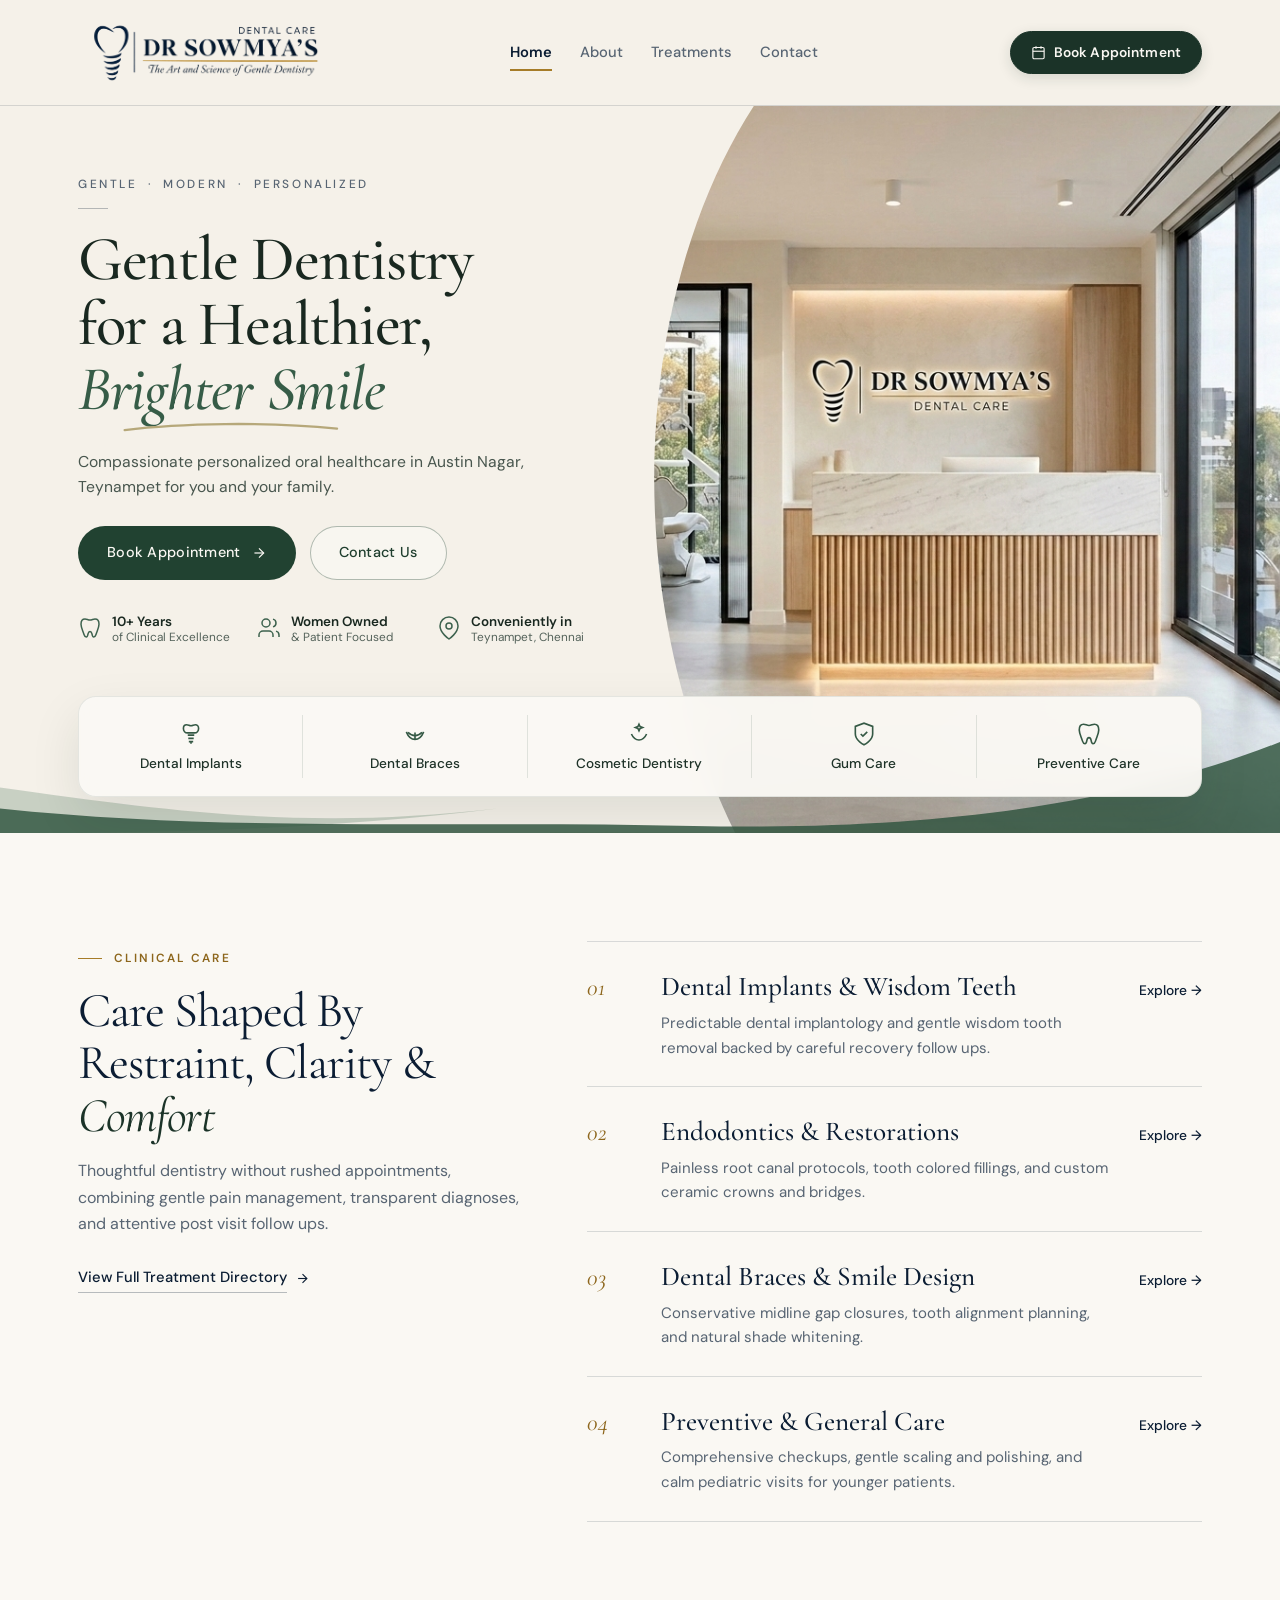
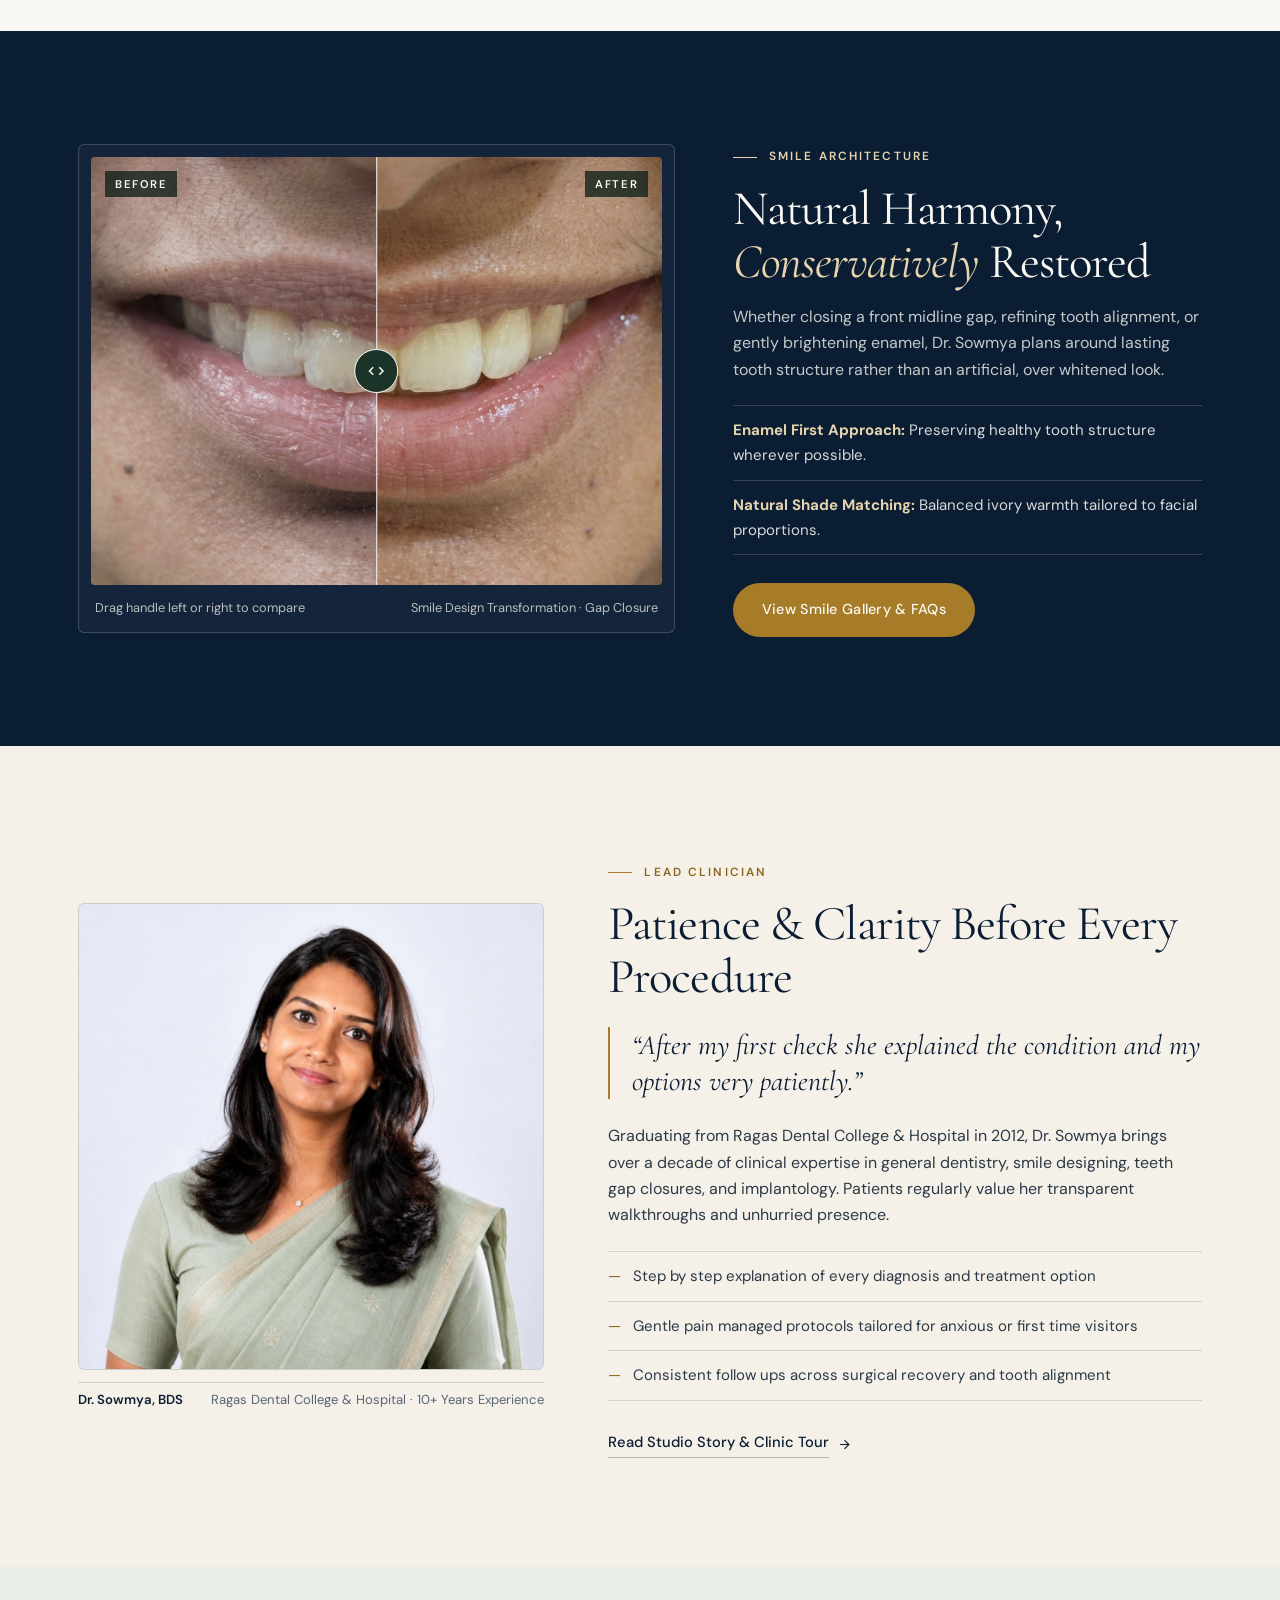
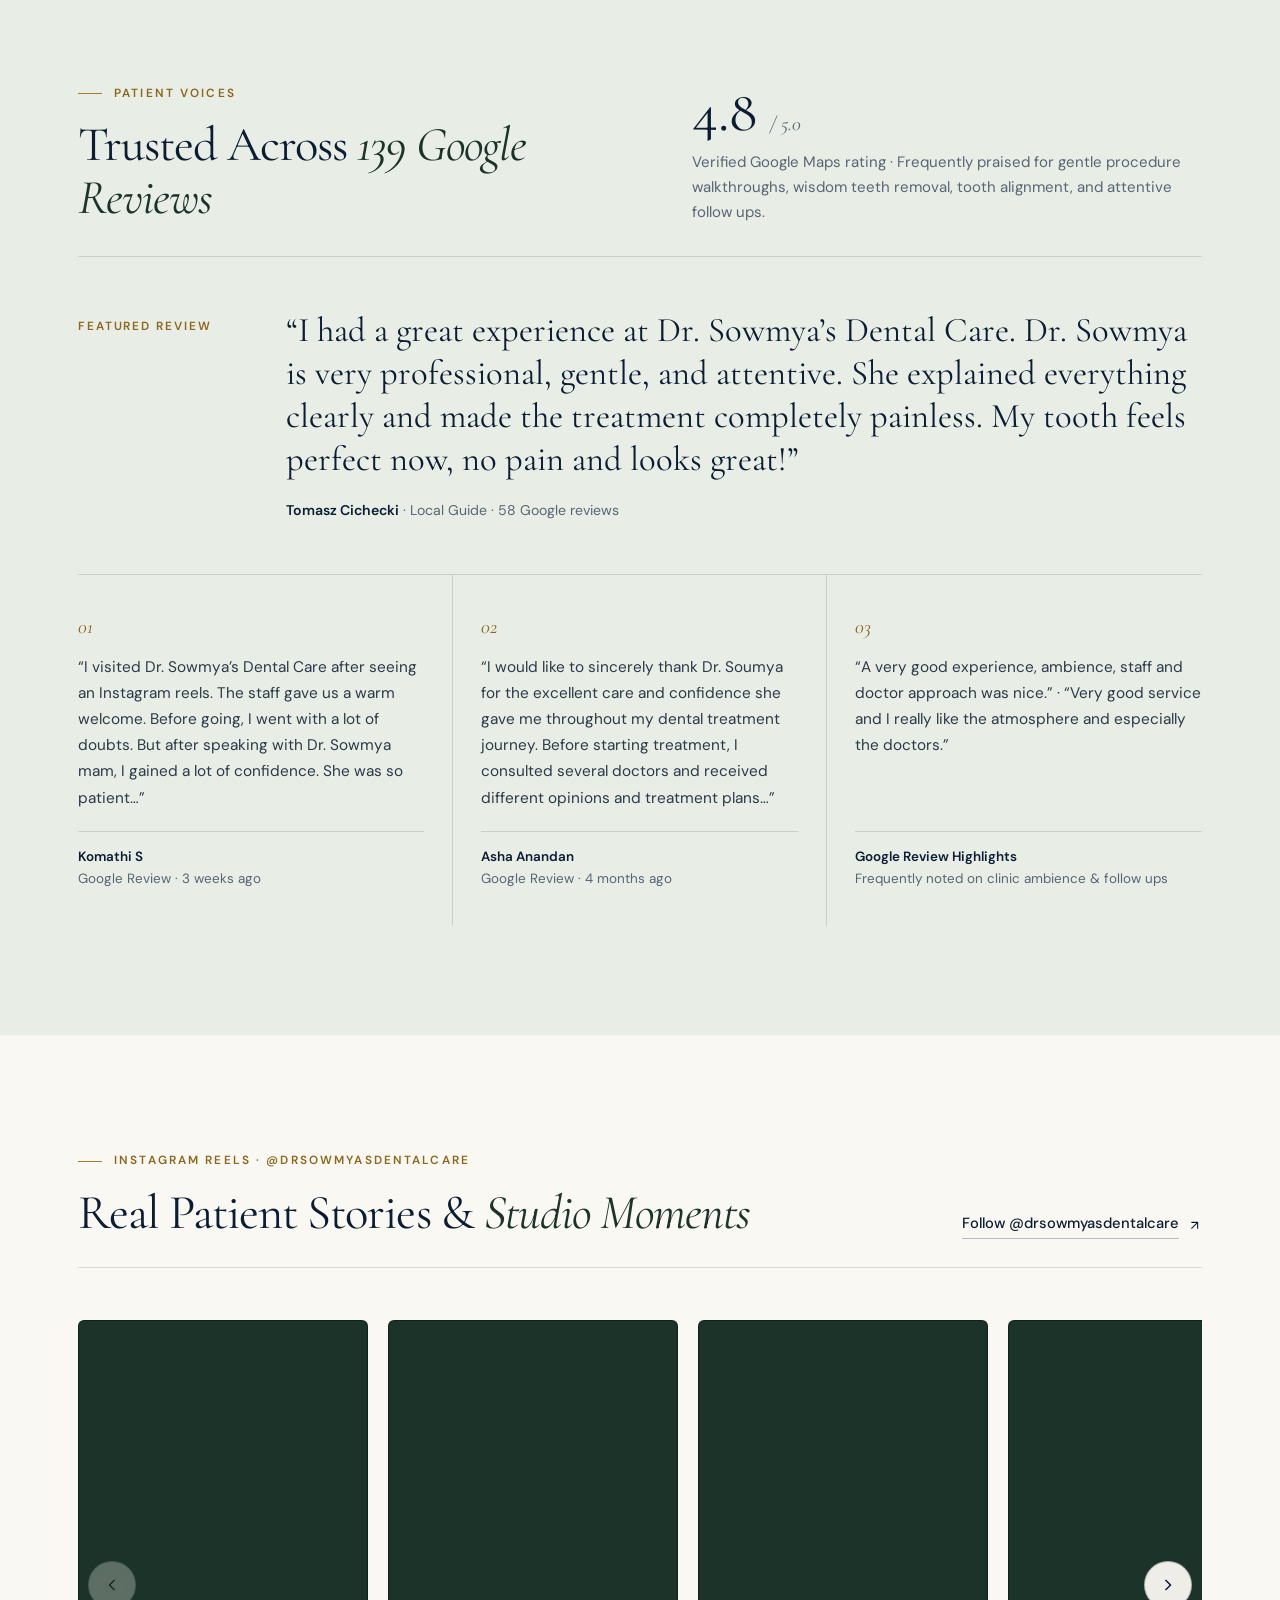
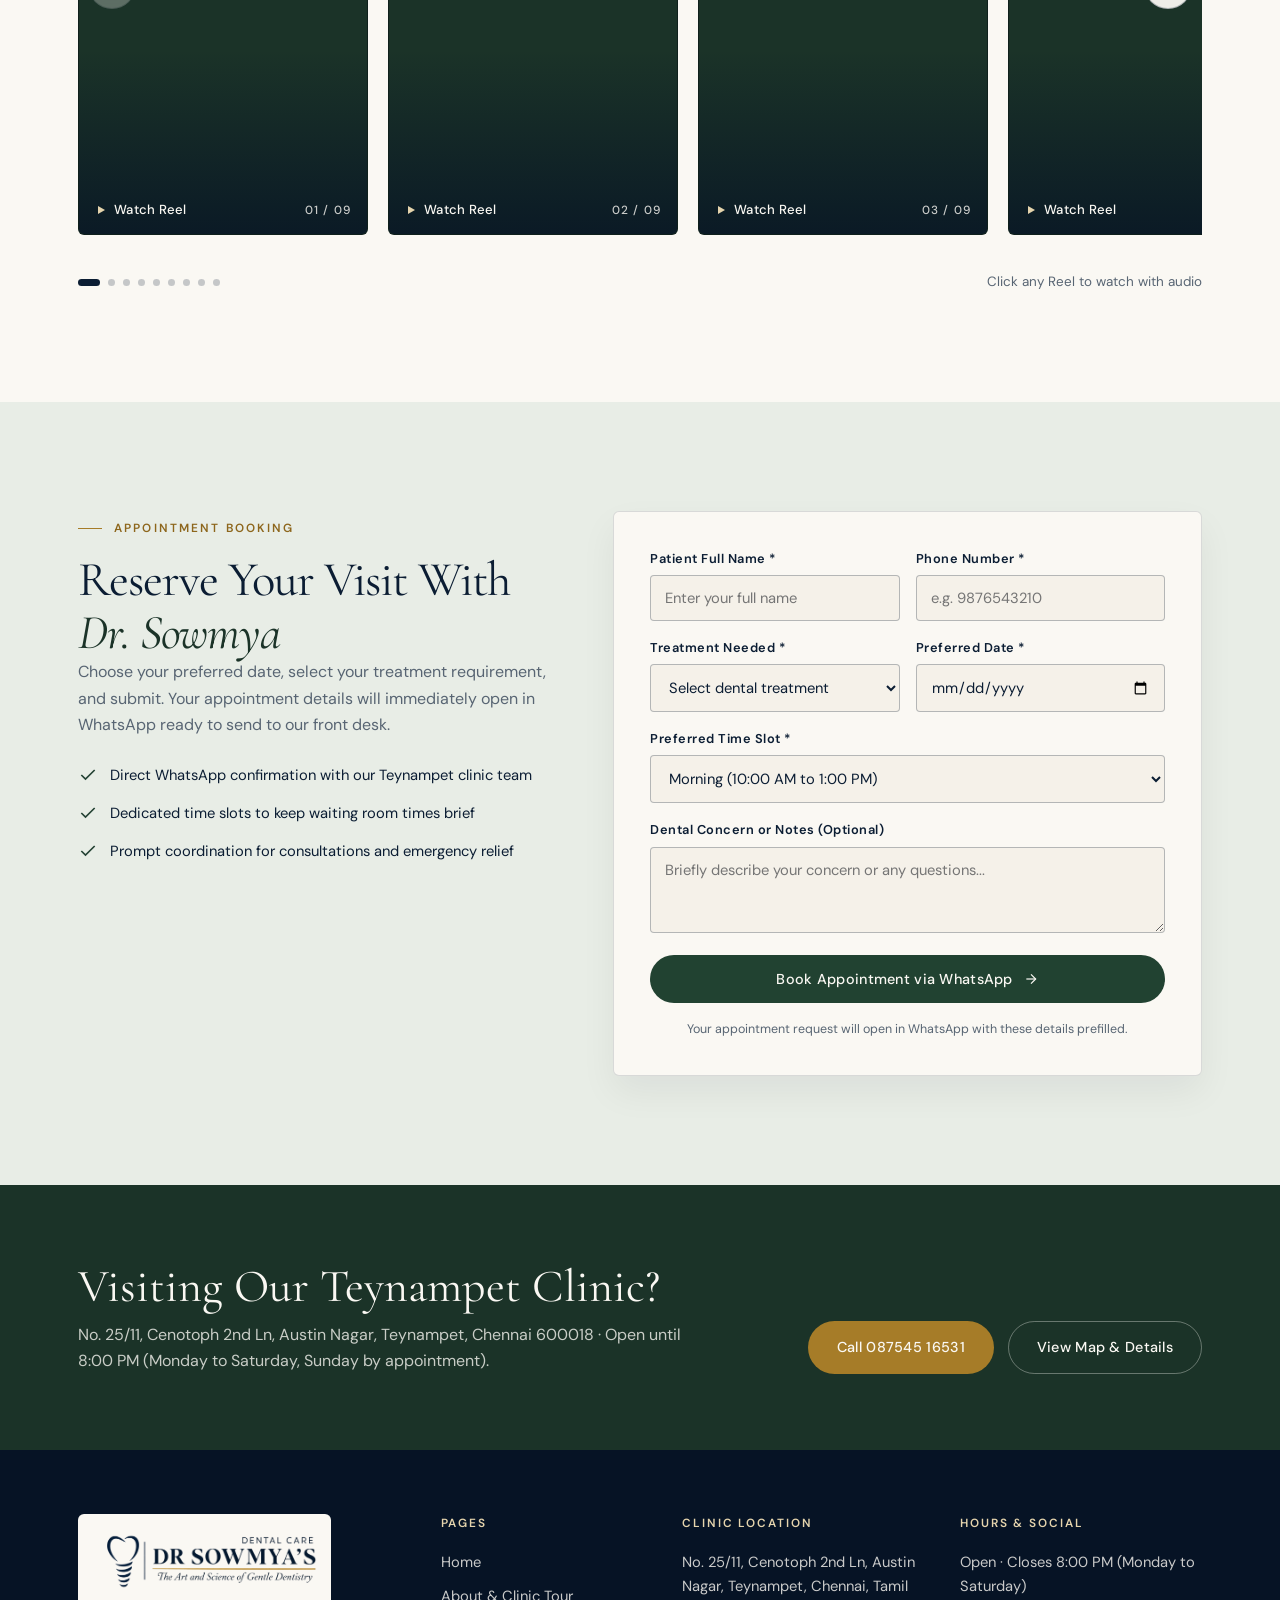
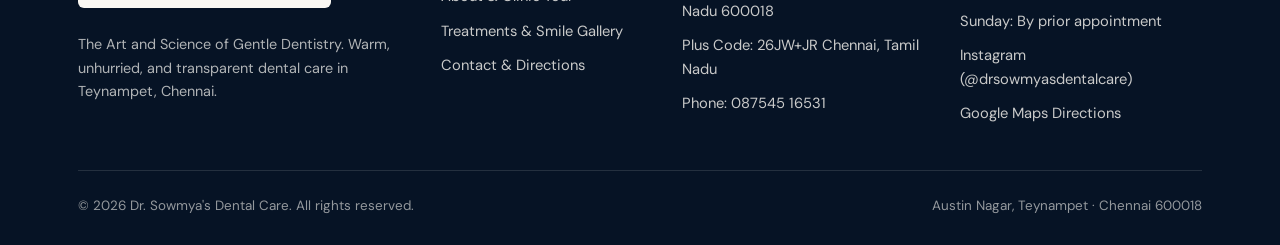
==== commit cbec145e: "Replace nav call button with Book Appointment button on desktop and mobile, and polish mobile drawer" ====
--- a/index.html
+++ b/index.html
@@ -82,11 +82,14 @@
       </nav>
 
       <div class="header-actions">
-        <a class="header-phone-link" href="tel:+918754516531">
+        <a class="header-book-btn" href="#book-appointment" data-open-booking>
           <svg viewBox="0 0 24 24" fill="none" stroke="currentColor" stroke-width="1.8" aria-hidden="true">
-            <path d="M22 16.92v3a2 2 0 0 1-2.18 2 19.79 19.79 0 0 1-8.63-3.07 19.5 19.5 0 0 1-6-6A19.79 19.79 0 0 1 2.12 4.18 2 2 0 0 1 4.11 2h3a2 2 0 0 1 2 1.72c.12.96.36 1.9.7 2.81a2 2 0 0 1-.45 2.11L8.09 9.91a16 16 0 0 0 6 6l1.27-1.27a2 2 0 0 1 2.11-.45c.91.34 1.85.58 2.81.7A2 2 0 0 1 22 16.92z"/>
+            <rect x="3" y="4" width="18" height="18" rx="2" ry="2"/>
+            <line x1="16" y1="2" x2="16" y2="6"/>
+            <line x1="8" y1="2" x2="8" y2="6"/>
+            <line x1="3" y1="10" x2="21" y2="10"/>
           </svg>
-          <span>087545 16531</span>
+          <span class="header-book-label">Book Appointment</span>
         </a>
 
         <button class="nav-toggle" type="button" data-nav-toggle aria-expanded="false" aria-controls="primary-nav" aria-label="Open navigation menu">
--- a/css/styles.css
+++ b/css/styles.css
@@ -639,28 +639,41 @@
   gap: 12px;
 }
 
-.header-phone-link {
+.header-book-btn {
   display: inline-flex;
   align-items: center;
   gap: 8px;
-  padding: 9px 18px;
-  border-radius: var(--radius-btn);
-  border: 1px solid var(--rule-strong);
+  padding: 9px 20px;
+  border-radius: 999px;
+  background-color: var(--forest-900);
+  border: 1px solid var(--forest-900);
   font-size: 0.86rem;
-  font-weight: 500;
-  color: var(--ink);
-  transition: background-color 0.2s ease, color 0.2s ease, border-color 0.2s ease;
-}
-
-.header-phone-link svg {
+  font-weight: 600;
+  color: var(--paper-light);
+  letter-spacing: 0.01em;
+  box-shadow: 0 4px 14px rgba(20, 42, 31, 0.14);
+  transition: background-color 0.2s ease, border-color 0.2s ease, color 0.2s ease, transform 0.2s ease, box-shadow 0.2s ease;
+  white-space: nowrap;
+}
+
+.header-book-btn svg {
   width: 15px;
   height: 15px;
-}
-
-.header-phone-link:hover {
-  background-color: var(--navy-900);
-  border-color: var(--navy-900);
-  color: var(--paper-light);
+  color: var(--gold-300);
+  flex-shrink: 0;
+  transition: transform 0.2s ease;
+}
+
+.header-book-btn:hover {
+  background-color: var(--forest-950);
+  border-color: var(--gold-500);
+  color: #FFFFFF;
+  transform: translateY(-1px);
+  box-shadow: 0 6px 18px rgba(20, 42, 31, 0.22);
+}
+
+.header-book-btn:active {
+  transform: translateY(0);
 }
 
 .nav-mobile-kicker,
@@ -2243,31 +2256,22 @@
     gap: 8px;
   }
 
-  .header-actions .header-phone-link {
-    display: inline-flex;
-    position: relative;
-    width: 42px;
-    height: 42px;
-    padding: 0;
-    justify-content: center;
-    border-radius: 999px;
-    border-color: rgba(11, 29, 51, 0.22);
-    background-color: var(--paper-light);
-    color: var(--forest-900);
-  }
-
-  .header-actions .header-phone-link svg {
-    width: 17px;
-    height: 17px;
-  }
-
-  .header-actions .header-phone-link span {
-    position: absolute;
-    width: 1px;
-    height: 1px;
-    overflow: hidden;
-    clip-path: inset(50%);
-    white-space: nowrap;
+  .header-book-btn {
+    padding: 8px 14px;
+    font-size: 0.82rem;
+    gap: 6px;
+    box-shadow: 0 3px 10px rgba(20, 42, 31, 0.12);
+  }
+
+  .header-book-btn svg {
+    width: 14px;
+    height: 14px;
+  }
+
+  .form-group input,
+  .form-group select,
+  .form-group textarea {
+    font-size: 16px; /* Prevents auto-zoom on mobile iOS */
   }
 
   .nav-backdrop {
@@ -2440,8 +2444,14 @@
     flex-shrink: 0;
   }
 
-  .nav-drawer-btn--primary {
+  .nav-drawer-btn--book {
     background-color: var(--gold-200);
+    color: var(--forest-950);
+    box-shadow: 0 4px 12px rgba(0, 0, 0, 0.18);
+  }
+
+  .nav-drawer-btn--book:hover {
+    background-color: #ede0c2;
     color: var(--forest-950);
   }
 
@@ -2658,11 +2668,38 @@
     gap: 14px;
   }
 
+  .header-inner {
+    gap: 8px;
+  }
+
   .brand-logo {
-    height: clamp(56px, 16vw, 68px);
-    max-height: 68px;
-    max-width: min(230px, 58vw);
+    height: clamp(48px, 13vw, 56px);
+    max-height: 56px;
+    max-width: min(170px, 46vw);
     width: auto;
+  }
+
+  .header-book-btn {
+    padding: 7px 11px;
+    font-size: 0.78rem;
+    gap: 5px;
+  }
+
+  .header-book-btn svg {
+    width: 13px;
+    height: 13px;
+  }
+
+  .booking-card {
+    padding: 20px 16px;
+    border-radius: 14px;
+  }
+
+  .booking-modal-content {
+    padding: 22px 16px;
+    border-radius: 14px;
+    width: calc(100% - 20px);
+    margin-inline: 10px;
   }
 
   .display-title {
@@ -2743,3 +2780,35 @@
     height: 180px;
   }
 }
+
+@media (max-width: 380px) {
+  .brand-logo {
+    height: 44px;
+    max-width: 140px;
+  }
+
+  .header-book-btn {
+    padding: 6px 8px;
+    font-size: 0.73rem;
+    gap: 4px;
+  }
+
+  .nav-toggle {
+    width: 38px;
+    height: 38px;
+  }
+
+  .hero-inspo-ctas {
+    grid-template-columns: 1fr;
+  }
+}
+
+@media (max-width: 330px) {
+  .header-book-label {
+    display: none;
+  }
+
+  .header-book-btn::after {
+    content: "Book";
+  }
+}
